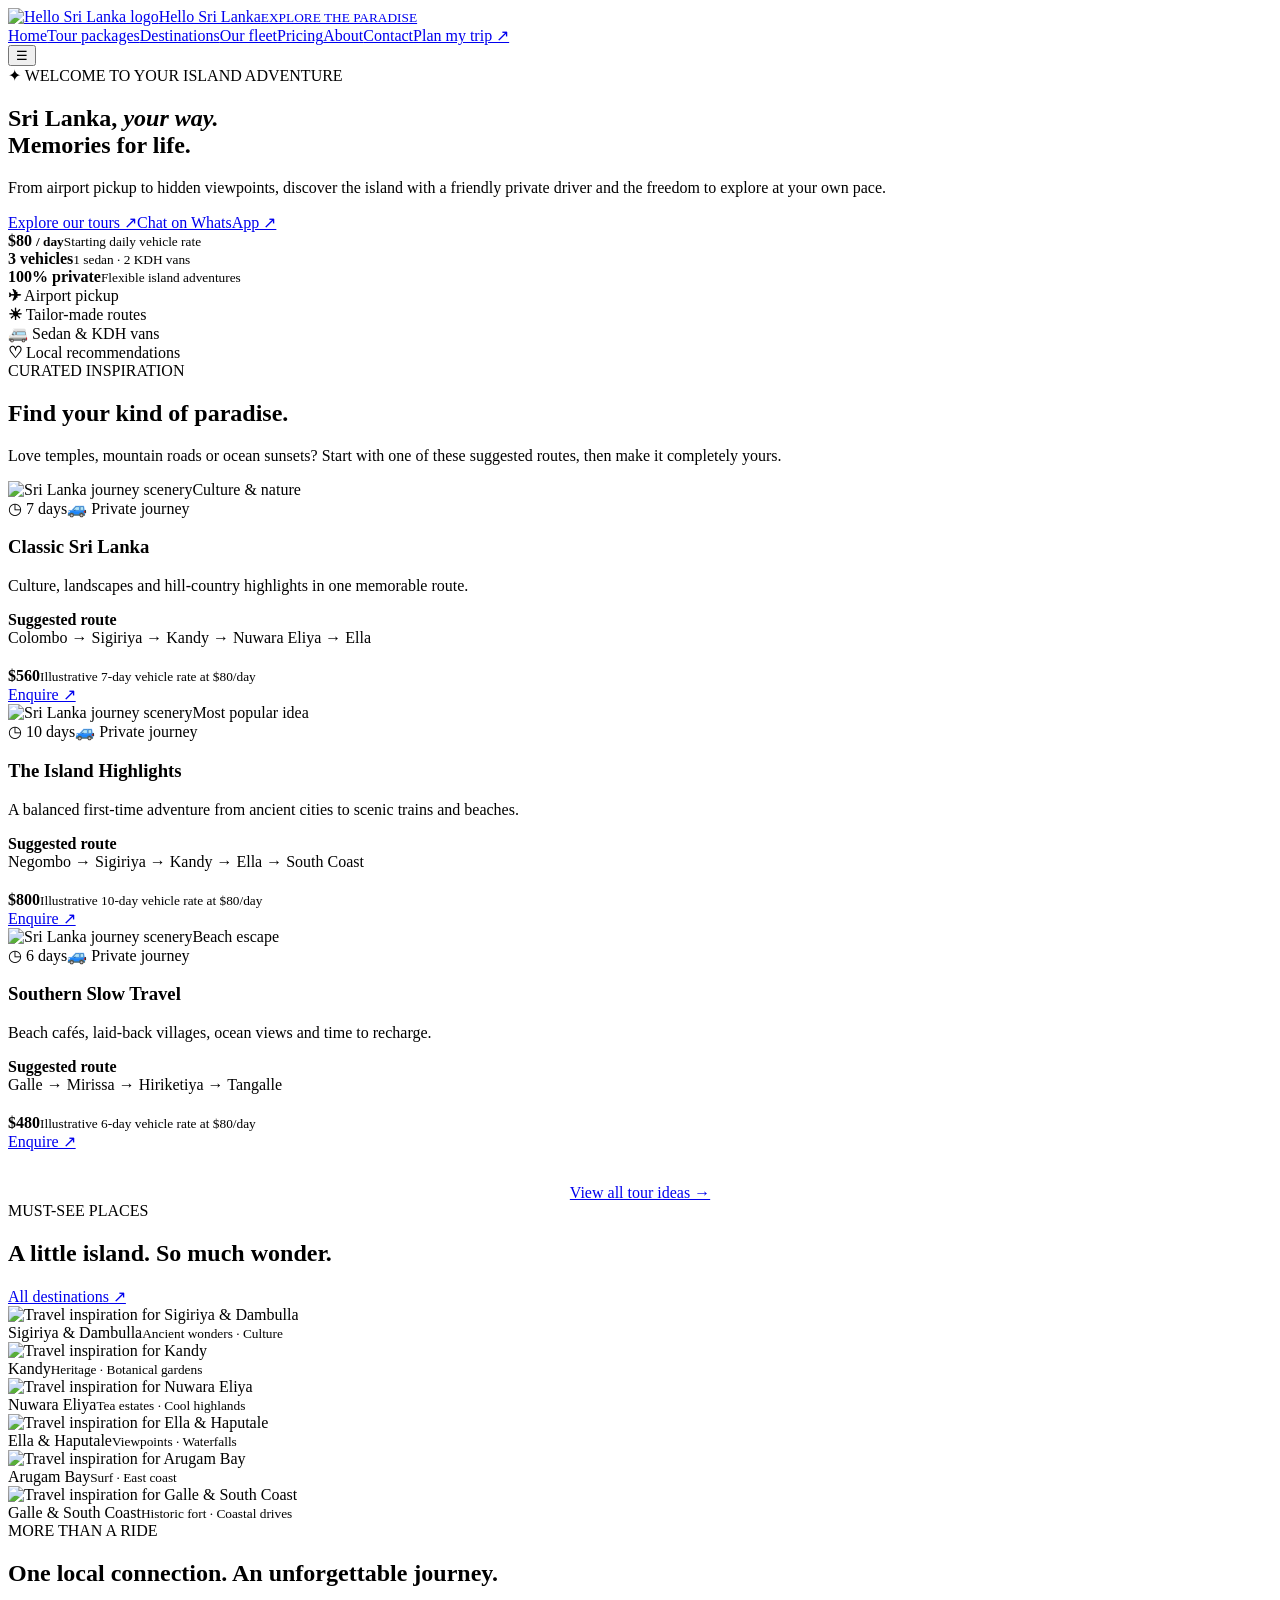
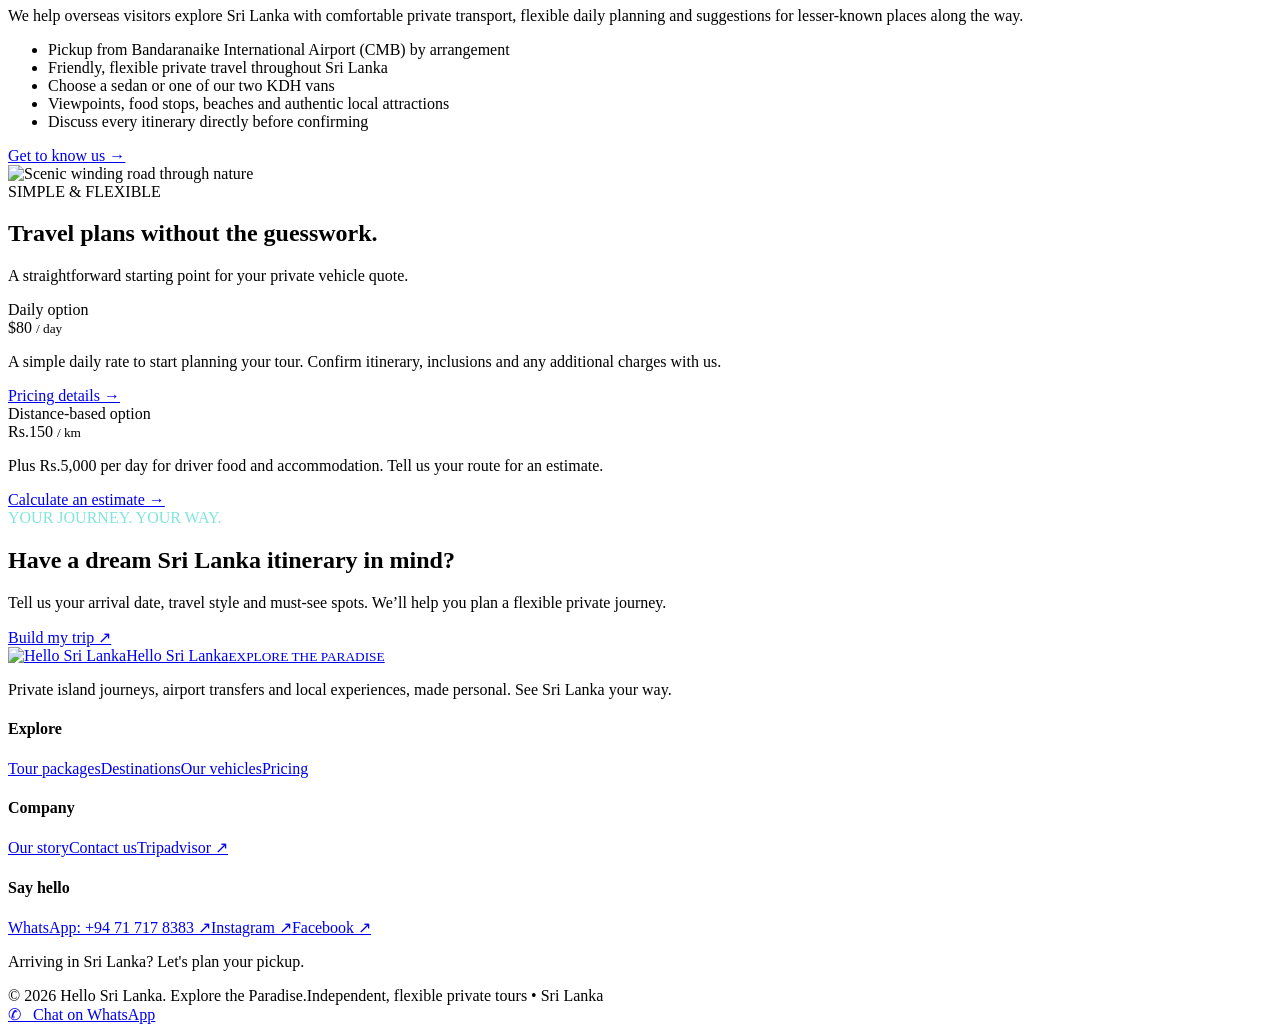
==== index.html @ 3959d4f9 "Add files via upload" ====
<!doctype html><html lang="en"><head><meta charset="utf-8"><meta name="viewport" content="width=device-width,initial-scale=1"><meta name="theme-color" content="#ffffff"><meta name="description" content="Private Sri Lanka tours, airport pickup, sedan and KDH van journeys."><title>Private Tours & Airport Pickup | Hello Sri Lanka</title><link rel="icon" href="assets/hello-srilanka-logo.jpg"><link rel="stylesheet" href="css/style.css"><script src="js/main.js" defer></script></head><body><header class="nav"><div class="wrap nav-inner"><a class="brand" href="index.html" aria-label="Hello Sri Lanka home"><img src="assets/hello-srilanka-logo.jpg" alt="Hello Sri Lanka logo"><span>Hello Sri Lanka<small>EXPLORE THE PARADISE</small></span></a><nav class="nav-links" id="navLinks" aria-label="Main navigation"><a href="index.html" class="active">Home</a><a href="tours.html" class="">Tour packages</a><a href="destinations.html" class="">Destinations</a><a href="fleet.html" class="">Our fleet</a><a href="pricing.html" class="">Pricing</a><a href="about.html" class="">About</a><a href="contact.html" class="">Contact</a><a class="btn primary nav-cta" href="contact.html">Plan my trip ↗</a></nav><button class="hamb" id="menuToggle" aria-label="Toggle menu" aria-controls="navLinks" aria-expanded="false">☰</button></div></header><main><section class="hero"><div class="wrap"><div class="hero-content"><div class="eyebrow">✦ WELCOME TO YOUR ISLAND ADVENTURE</div><h1>Sri Lanka, <em>your way.</em><br>Memories for life.</h1><p>From airport pickup to hidden viewpoints, discover the island with a friendly private driver and the freedom to explore at your own pace.</p><div class="hero-actions"><a class="btn primary" href="tours.html">Explore our tours ↗</a><a class="btn white" href="https://wa.me/94717178383" target="_blank" rel="noopener noreferrer">Chat on WhatsApp ↗</a></div><div class="hero-stats"><div><strong>$80 <small>/ day</small></strong><small>Starting daily vehicle rate</small></div><div><strong>3 vehicles</strong><small>1 sedan · 2 KDH vans</small></div><div><strong>100% private</strong><small>Flexible island adventures</small></div></div></div></div></section><div class="trust-strip"><div class="wrap trust-grid"><div class="trust-item"><b>✈</b> Airport pickup</div><div class="trust-item"><b>☀</b> Tailor-made routes</div><div class="trust-item"><b>🚐</b> Sedan & KDH vans</div><div class="trust-item"><b>♡</b> Local recommendations</div></div></div><section class="section"><div class="wrap"><div class="section-top"><div><div class="eyebrow">CURATED INSPIRATION</div><h2>Find your kind of paradise.</h2></div><p class="muted">Love temples, mountain roads or ocean sunsets? Start with one of these suggested routes, then make it completely yours.</p></div><div class="grid3"><article class="card tour-card" data-type="classic"><div class="card-media"><img loading="lazy" src="https://images.unsplash.com/photo-1586613835341-4a2f6a6ac926?w=950&q=85" alt="Sri Lanka journey scenery"><span class="pill">Culture & nature</span></div><div class="card-body"><div class="meta"><span>◷ 7 days</span><span>🚙 Private journey</span></div><h3>Classic Sri Lanka</h3><p>Culture, landscapes and hill-country highlights in one memorable route.</p><div class="itinerary"><b>Suggested route</b><br>Colombo → Sigiriya → Kandy → Nuwara Eliya → Ella</div><div class="card-bottom" style="margin-top:20px"><div><strong>$560</strong><small>Illustrative 7-day vehicle rate at $80/day</small></div><a class="text-link" href="contact.html?tour=classic">Enquire ↗</a></div></div></article><article class="card tour-card" data-type="highlights"><div class="card-media"><img loading="lazy" src="https://images.unsplash.com/photo-1546708973-b339540b5162?w=950&q=85" alt="Sri Lanka journey scenery"><span class="pill">Most popular idea</span></div><div class="card-body"><div class="meta"><span>◷ 10 days</span><span>🚙 Private journey</span></div><h3>The Island Highlights</h3><p>A balanced first-time adventure from ancient cities to scenic trains and beaches.</p><div class="itinerary"><b>Suggested route</b><br>Negombo → Sigiriya → Kandy → Ella → South Coast</div><div class="card-bottom" style="margin-top:20px"><div><strong>$800</strong><small>Illustrative 10-day vehicle rate at $80/day</small></div><a class="text-link" href="contact.html?tour=highlights">Enquire ↗</a></div></div></article><article class="card tour-card" data-type="coast"><div class="card-media"><img loading="lazy" src="https://images.unsplash.com/photo-1507525428034-b723cf961d3e?w=950&q=85" alt="Sri Lanka journey scenery"><span class="pill">Beach escape</span></div><div class="card-body"><div class="meta"><span>◷ 6 days</span><span>🚙 Private journey</span></div><h3>Southern Slow Travel</h3><p>Beach cafés, laid-back villages, ocean views and time to recharge.</p><div class="itinerary"><b>Suggested route</b><br>Galle → Mirissa → Hiriketiya → Tangalle</div><div class="card-bottom" style="margin-top:20px"><div><strong>$480</strong><small>Illustrative 6-day vehicle rate at $80/day</small></div><a class="text-link" href="contact.html?tour=coast">Enquire ↗</a></div></div></article></div><p style="text-align:center;margin:33px 0 0"><a class="btn outline" href="tours.html">View all tour ideas →</a></p></div></section><section class="section alt"><div class="wrap"><div class="section-top"><div><div class="eyebrow">MUST-SEE PLACES</div><h2>A little island. So much wonder.</h2></div><a class="text-link" href="destinations.html">All destinations ↗</a></div><div class="grid3"><div class="dest-card destination" data-region="culture"><img loading="lazy" src="https://images.unsplash.com/photo-1586613835341-4a2f6a6ac926?w=950&q=85" alt="Travel inspiration for Sigiriya & Dambulla"><div class="label">Sigiriya & Dambulla<small>Ancient wonders · Culture</small></div></div><div class="dest-card destination" data-region="culture"><img loading="lazy" src="https://images.unsplash.com/photo-1590736969955-71cc94901144?w=950&q=85" alt="Travel inspiration for Kandy"><div class="label">Kandy<small>Heritage · Botanical gardens</small></div></div><div class="dest-card destination" data-region="hills"><img loading="lazy" src="https://images.unsplash.com/photo-1501785888041-af3ef285b470?w=950&q=85" alt="Travel inspiration for Nuwara Eliya"><div class="label">Nuwara Eliya<small>Tea estates · Cool highlands</small></div></div><div class="dest-card destination" data-region="hills"><img loading="lazy" src="https://images.unsplash.com/photo-1546708973-b339540b5162?w=950&q=85" alt="Travel inspiration for Ella & Haputale"><div class="label">Ella & Haputale<small>Viewpoints · Waterfalls</small></div></div><div class="dest-card destination" data-region="beach"><img loading="lazy" src="https://images.unsplash.com/photo-1455729552865-3658a5d7f7f2?w=950&q=85" alt="Travel inspiration for Arugam Bay"><div class="label">Arugam Bay<small>Surf · East coast</small></div></div><div class="dest-card destination" data-region="beach"><img loading="lazy" src="https://images.unsplash.com/photo-1507525428034-b723cf961d3e?w=950&q=85" alt="Travel inspiration for Galle & South Coast"><div class="label">Galle & South Coast<small>Historic fort · Coastal drives</small></div></div></div></div></section><section class="section"><div class="wrap split"><div><div class="eyebrow">MORE THAN A RIDE</div><h2>One local connection. An unforgettable journey.</h2><p class="muted">We help overseas visitors explore Sri Lanka with comfortable private transport, flexible daily planning and suggestions for lesser-known places along the way.</p><ul class="checks"><li>Pickup from Bandaranaike International Airport (CMB) by arrangement</li><li>Friendly, flexible private travel throughout Sri Lanka</li><li>Choose a sedan or one of our two KDH vans</li><li>Viewpoints, food stops, beaches and authentic local attractions</li><li>Discuss every itinerary directly before confirming</li></ul><a class="btn dark" href="about.html">Get to know us →</a></div><img class="split-image" loading="lazy" src="https://images.unsplash.com/photo-1500534623283-312aade485b7?w=950&q=85" alt="Scenic winding road through nature"></div></section><section class="section alt"><div class="wrap"><div class="section-top"><div><div class="eyebrow">SIMPLE & FLEXIBLE</div><h2>Travel plans without the guesswork.</h2></div><p class="muted">A straightforward starting point for your private vehicle quote.</p></div><div class="grid2"><div class="pricebox"><span class="pill">Daily option</span><div class="price">$80 <small>/ day</small></div><p class="muted">A simple daily rate to start planning your tour. Confirm itinerary, inclusions and any additional charges with us.</p><a class="text-link" href="pricing.html">Pricing details →</a></div><div class="pricebox"><span class="pill">Distance-based option</span><div class="price">Rs.150 <small>/ km</small></div><p class="muted">Plus Rs.5,000 per day for driver food and accommodation. Tell us your route for an estimate.</p><a class="text-link" href="pricing.html">Calculate an estimate →</a></div></div></div></section><section class="section"><div class="wrap"><div class="banner"><div><div class="eyebrow" style="color:#80e6db">YOUR JOURNEY. YOUR WAY.</div><h2>Have a dream Sri Lanka itinerary in mind?</h2><p>Tell us your arrival date, travel style and must-see spots. We’ll help you plan a flexible private journey.</p></div><a class="btn white" href="contact.html">Build my trip ↗</a></div></div></section></main><footer class="footer"><div class="wrap"><div class="footer-grid"><div><a class="brand" href="index.html"><img src="assets/hello-srilanka-logo.jpg" alt="Hello Sri Lanka"><span>Hello Sri Lanka<small>EXPLORE THE PARADISE</small></span></a><p>Private island journeys, airport transfers and local experiences, made personal. See Sri Lanka your way.</p></div><div><h4>Explore</h4><a href="tours.html">Tour packages</a><a href="destinations.html">Destinations</a><a href="fleet.html">Our vehicles</a><a href="pricing.html">Pricing</a></div><div><h4>Company</h4><a href="about.html">Our story</a><a href="contact.html">Contact us</a><a href="https://www.tripadvisor.com/Attraction_Review-g293962-d34145031-Reviews-Hello_Srilanka-Colombo_Western_Province.html" target="_blank" rel="noopener noreferrer">Tripadvisor ↗</a></div><div><h4>Say hello</h4><a href="https://wa.me/94717178383" target="_blank" rel="noopener noreferrer">WhatsApp: +94 71 717 8383 ↗</a><a href="https://www.instagram.com/hello_srilanka_visit?igsh=dm9sNWJua25ocXF0&utm_source=qr" target="_blank" rel="noopener noreferrer">Instagram ↗</a><a href="https://www.facebook.com/share/1CcuCF72Pj/?mibextid=wwXIfr" target="_blank" rel="noopener noreferrer">Facebook ↗</a><p>Arriving in Sri Lanka? Let's plan your pickup.</p></div></div><div class="footer-bottom"><span>© <span id="year">2026</span> Hello Sri Lanka. Explore the Paradise.</span><span>Independent, flexible private tours • Sri Lanka</span></div></div></footer><a class="wa-float" href="https://wa.me/94717178383?text=Hello%20Sri%20Lanka%2C%20I%20would%20like%20to%20plan%20a%20trip." target="_blank" rel="noopener noreferrer" aria-label="Chat with Hello Sri Lanka on WhatsApp">✆ &nbsp; Chat on WhatsApp</a></body></html>
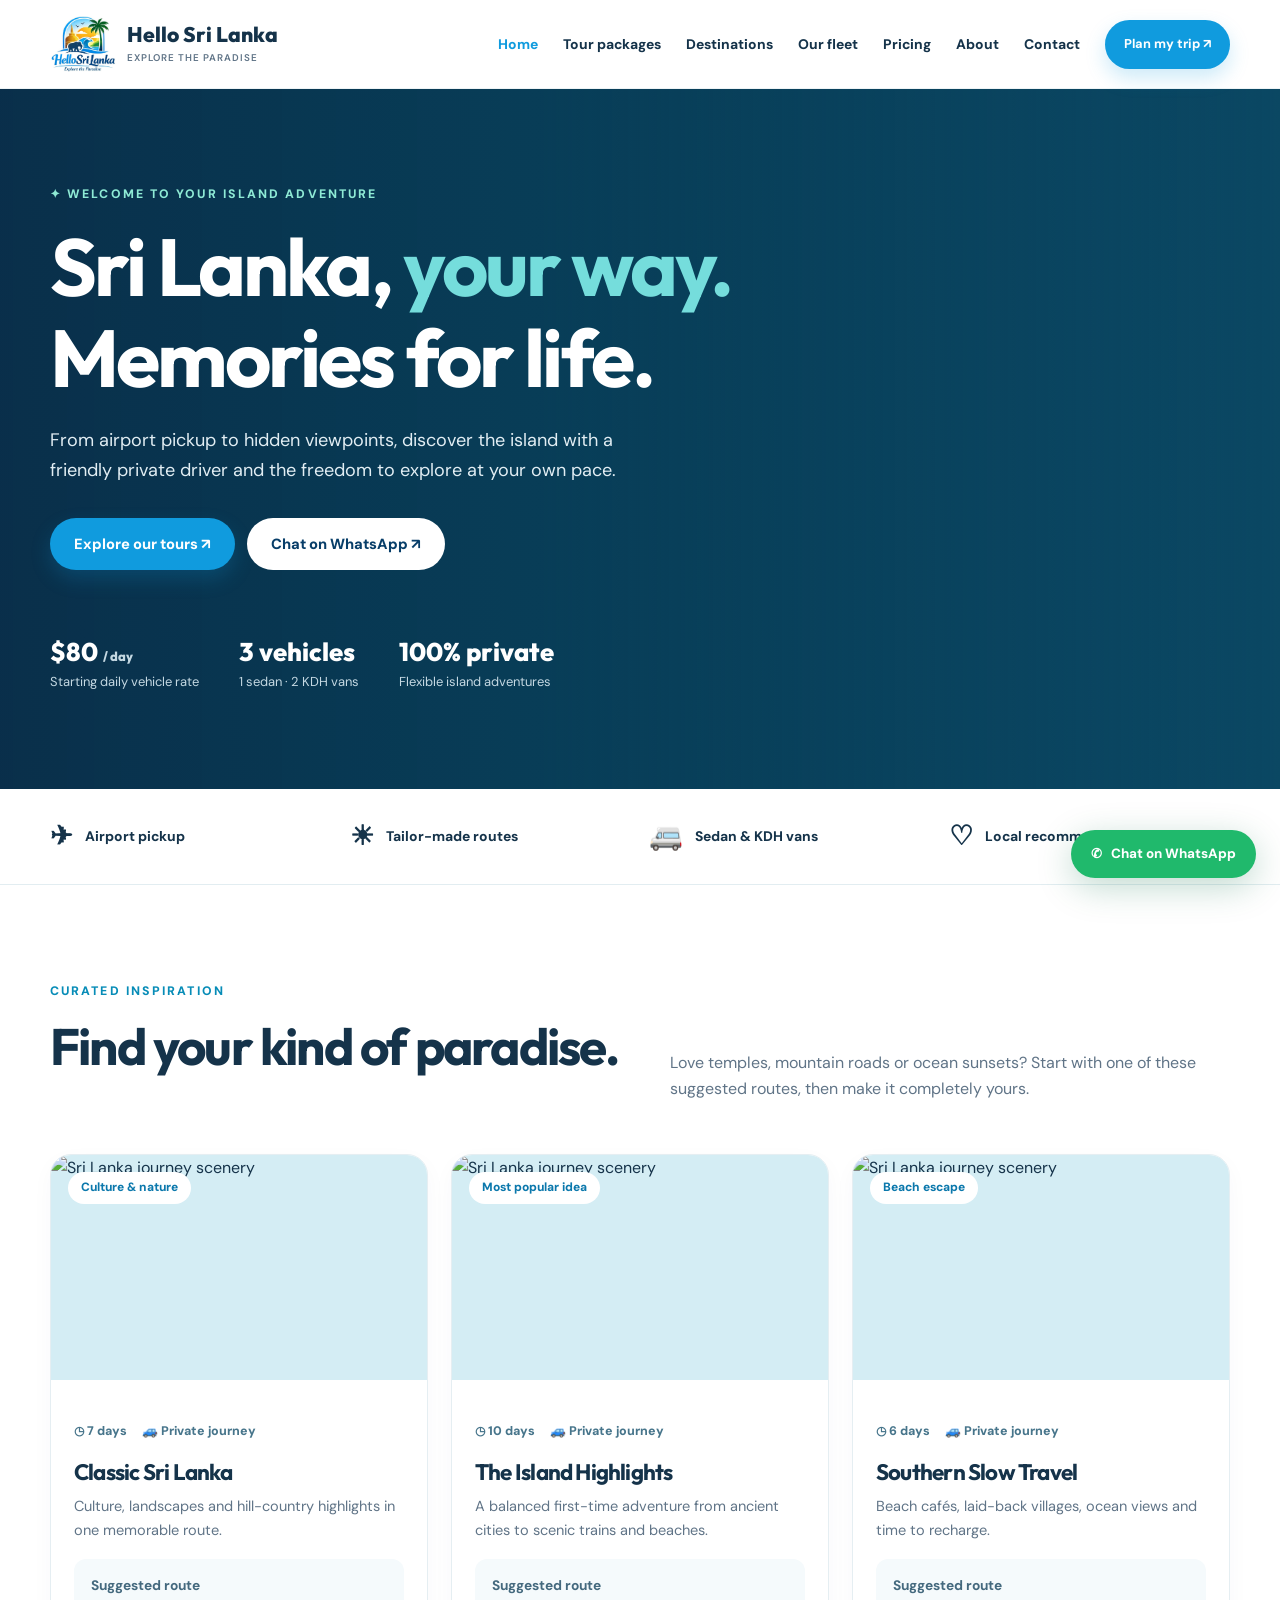
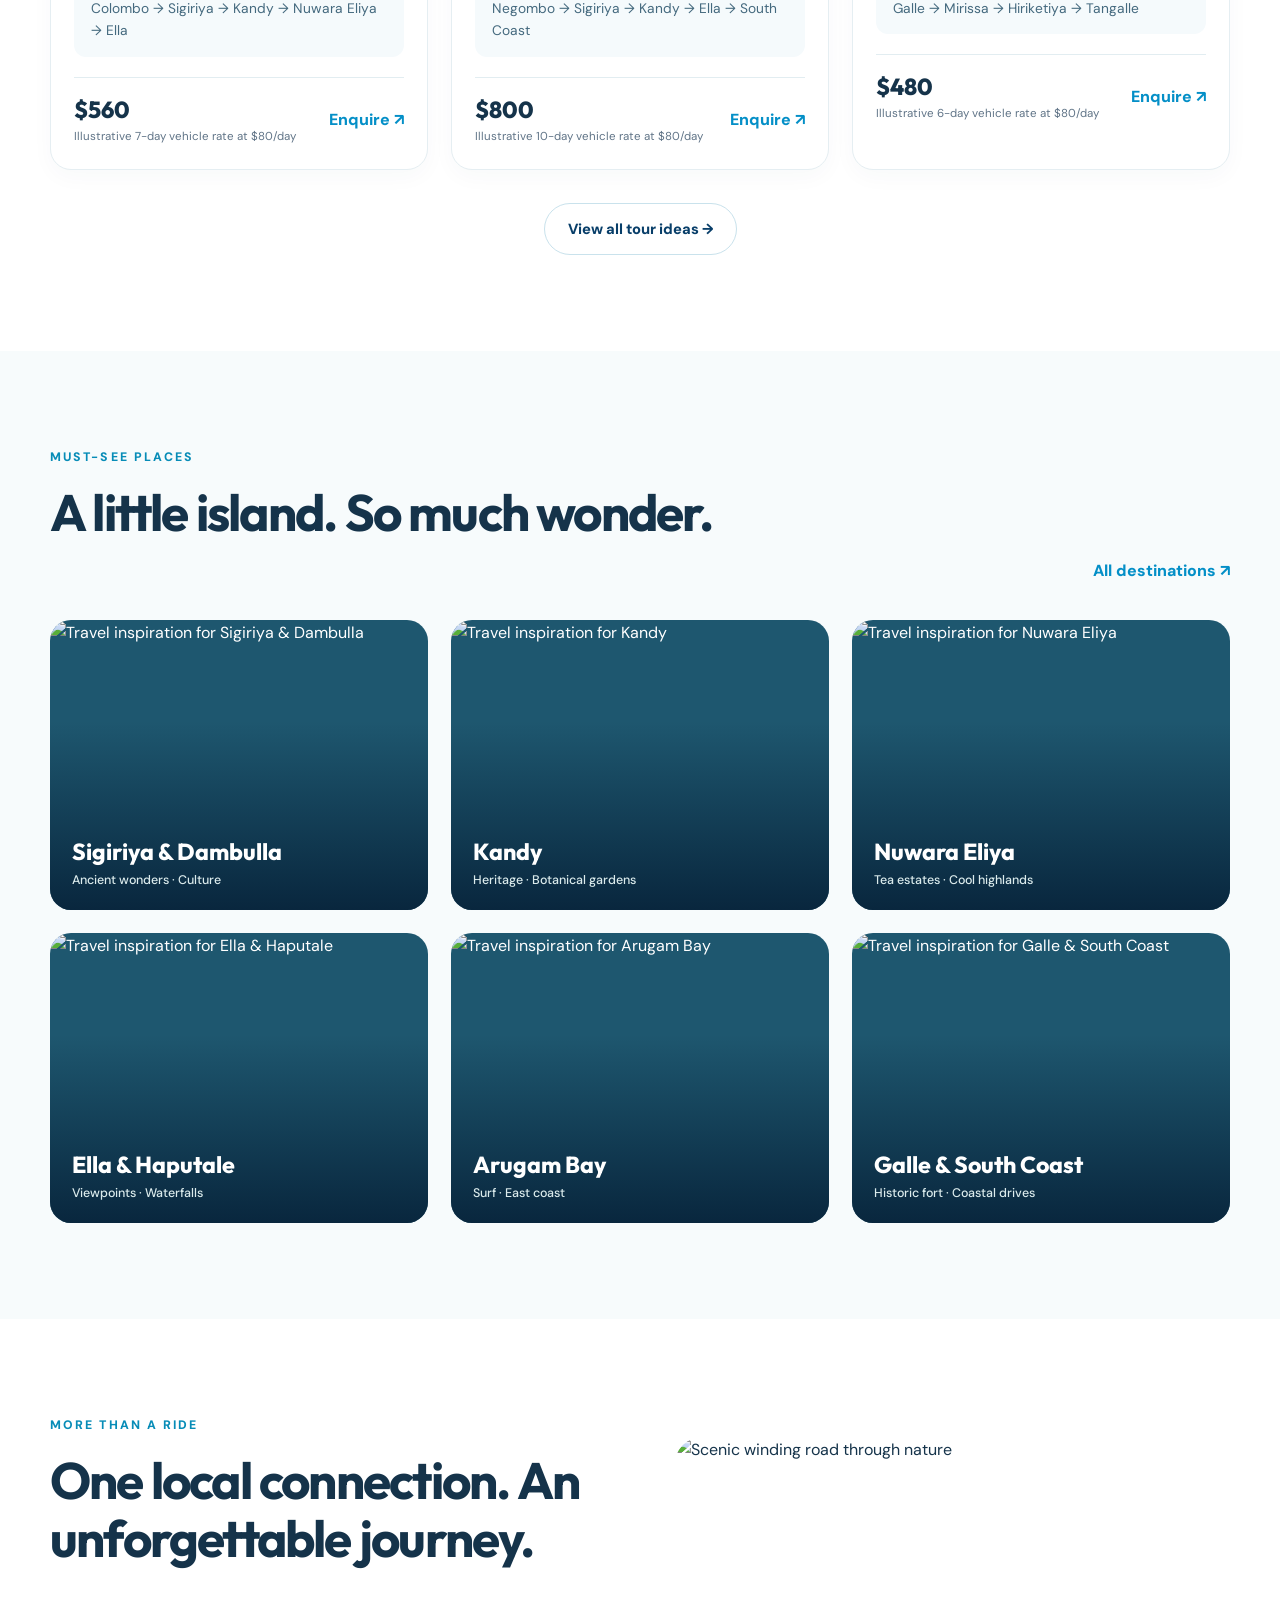
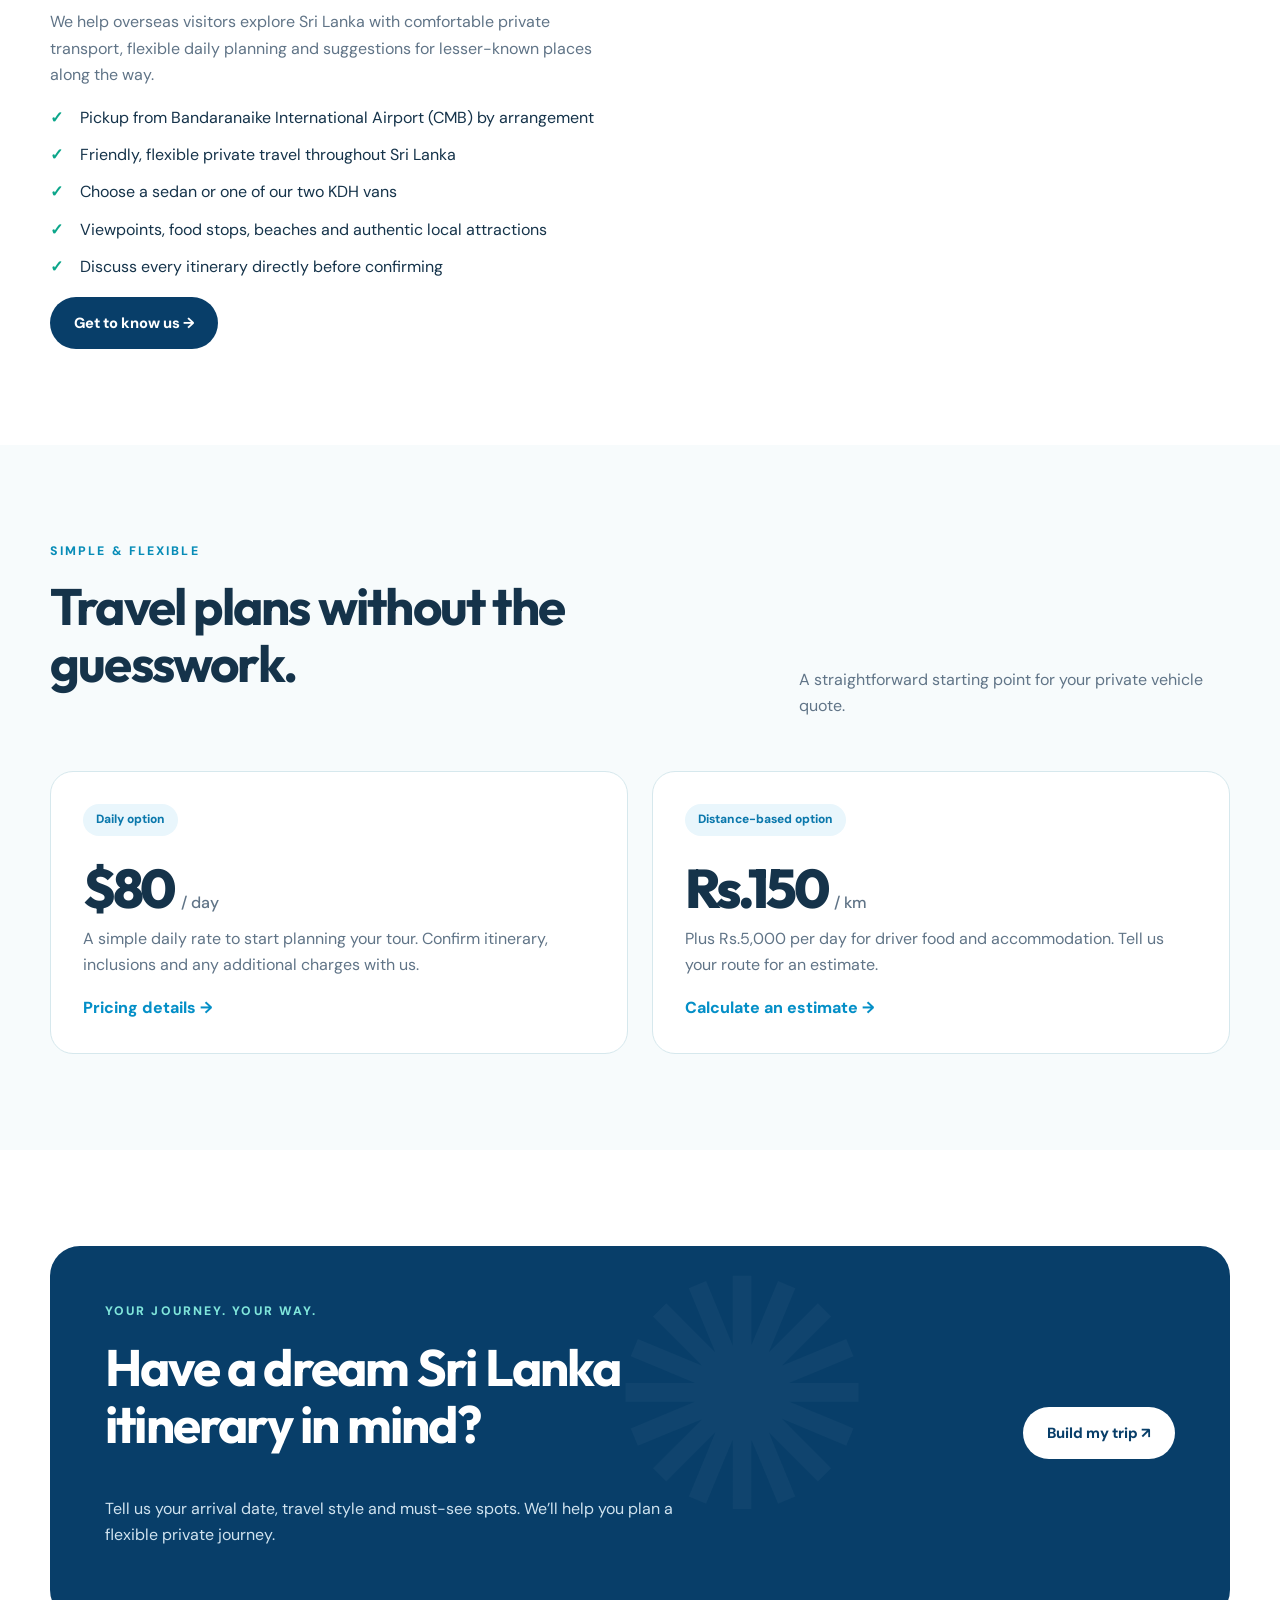
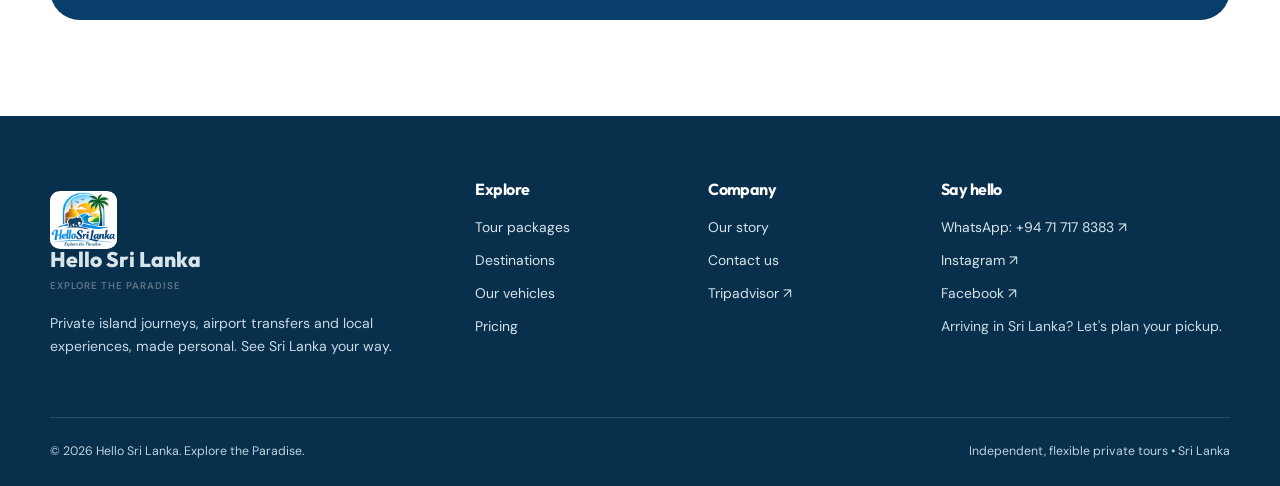
==== commit 527a19d3: "Rename index (2).html to index.html" ====
--- a/index.html
+++ b/index.html
@@ -1 +1 @@
-<!doctype html><html lang="en"><head><meta charset="utf-8"><meta name="viewport" content="width=device-width,initial-scale=1"><meta name="theme-color" content="#ffffff"><meta name="description" content="Private Sri Lanka tours, airport pickup, sedan and KDH van journeys."><title>Private Tours & Airport Pickup | Hello Sri Lanka</title><link rel="icon" href="assets/hello-srilanka-logo.jpg"><link rel="stylesheet" href="css/style.css"><script src="js/main.js" defer></script></head><body><header class="nav"><div class="wrap nav-inner"><a class="brand" href="index.html" aria-label="Hello Sri Lanka home"><img src="assets/hello-srilanka-logo.jpg" alt="Hello Sri Lanka logo"><span>Hello Sri Lanka<small>EXPLORE THE PARADISE</small></span></a><nav class="nav-links" id="navLinks" aria-label="Main navigation"><a href="index.html" class="active">Home</a><a href="tours.html" class="">Tour packages</a><a href="destinations.html" class="">Destinations</a><a href="fleet.html" class="">Our fleet</a><a href="pricing.html" class="">Pricing</a><a href="about.html" class="">About</a><a href="contact.html" class="">Contact</a><a class="btn primary nav-cta" href="contact.html">Plan my trip ↗</a></nav><button class="hamb" id="menuToggle" aria-label="Toggle menu" aria-controls="navLinks" aria-expanded="false">☰</button></div></header><main><section class="hero"><div class="wrap"><div class="hero-content"><div class="eyebrow">✦ WELCOME TO YOUR ISLAND ADVENTURE</div><h1>Sri Lanka, <em>your way.</em><br>Memories for life.</h1><p>From airport pickup to hidden viewpoints, discover the island with a friendly private driver and the freedom to explore at your own pace.</p><div class="hero-actions"><a class="btn primary" href="tours.html">Explore our tours ↗</a><a class="btn white" href="https://wa.me/94717178383" target="_blank" rel="noopener noreferrer">Chat on WhatsApp ↗</a></div><div class="hero-stats"><div><strong>$80 <small>/ day</small></strong><small>Starting daily vehicle rate</small></div><div><strong>3 vehicles</strong><small>1 sedan · 2 KDH vans</small></div><div><strong>100% private</strong><small>Flexible island adventures</small></div></div></div></div></section><div class="trust-strip"><div class="wrap trust-grid"><div class="trust-item"><b>✈</b> Airport pickup</div><div class="trust-item"><b>☀</b> Tailor-made routes</div><div class="trust-item"><b>🚐</b> Sedan & KDH vans</div><div class="trust-item"><b>♡</b> Local recommendations</div></div></div><section class="section"><div class="wrap"><div class="section-top"><div><div class="eyebrow">CURATED INSPIRATION</div><h2>Find your kind of paradise.</h2></div><p class="muted">Love temples, mountain roads or ocean sunsets? Start with one of these suggested routes, then make it completely yours.</p></div><div class="grid3"><article class="card tour-card" data-type="classic"><div class="card-media"><img loading="lazy" src="https://images.unsplash.com/photo-1586613835341-4a2f6a6ac926?w=950&q=85" alt="Sri Lanka journey scenery"><span class="pill">Culture & nature</span></div><div class="card-body"><div class="meta"><span>◷ 7 days</span><span>🚙 Private journey</span></div><h3>Classic Sri Lanka</h3><p>Culture, landscapes and hill-country highlights in one memorable route.</p><div class="itinerary"><b>Suggested route</b><br>Colombo → Sigiriya → Kandy → Nuwara Eliya → Ella</div><div class="card-bottom" style="margin-top:20px"><div><strong>$560</strong><small>Illustrative 7-day vehicle rate at $80/day</small></div><a class="text-link" href="contact.html?tour=classic">Enquire ↗</a></div></div></article><article class="card tour-card" data-type="highlights"><div class="card-media"><img loading="lazy" src="https://images.unsplash.com/photo-1546708973-b339540b5162?w=950&q=85" alt="Sri Lanka journey scenery"><span class="pill">Most popular idea</span></div><div class="card-body"><div class="meta"><span>◷ 10 days</span><span>🚙 Private journey</span></div><h3>The Island Highlights</h3><p>A balanced first-time adventure from ancient cities to scenic trains and beaches.</p><div class="itinerary"><b>Suggested route</b><br>Negombo → Sigiriya → Kandy → Ella → South Coast</div><div class="card-bottom" style="margin-top:20px"><div><strong>$800</strong><small>Illustrative 10-day vehicle rate at $80/day</small></div><a class="text-link" href="contact.html?tour=highlights">Enquire ↗</a></div></div></article><article class="card tour-card" data-type="coast"><div class="card-media"><img loading="lazy" src="https://images.unsplash.com/photo-1507525428034-b723cf961d3e?w=950&q=85" alt="Sri Lanka journey scenery"><span class="pill">Beach escape</span></div><div class="card-body"><div class="meta"><span>◷ 6 days</span><span>🚙 Private journey</span></div><h3>Southern Slow Travel</h3><p>Beach cafés, laid-back villages, ocean views and time to recharge.</p><div class="itinerary"><b>Suggested route</b><br>Galle → Mirissa → Hiriketiya → Tangalle</div><div class="card-bottom" style="margin-top:20px"><div><strong>$480</strong><small>Illustrative 6-day vehicle rate at $80/day</small></div><a class="text-link" href="contact.html?tour=coast">Enquire ↗</a></div></div></article></div><p style="text-align:center;margin:33px 0 0"><a class="btn outline" href="tours.html">View all tour ideas →</a></p></div></section><section class="section alt"><div class="wrap"><div class="section-top"><div><div class="eyebrow">MUST-SEE PLACES</div><h2>A little island. So much wonder.</h2></div><a class="text-link" href="destinations.html">All destinations ↗</a></div><div class="grid3"><div class="dest-card destination" data-region="culture"><img loading="lazy" src="https://images.unsplash.com/photo-1586613835341-4a2f6a6ac926?w=950&q=85" alt="Travel inspiration for Sigiriya & Dambulla"><div class="label">Sigiriya & Dambulla<small>Ancient wonders · Culture</small></div></div><div class="dest-card destination" data-region="culture"><img loading="lazy" src="https://images.unsplash.com/photo-1590736969955-71cc94901144?w=950&q=85" alt="Travel inspiration for Kandy"><div class="label">Kandy<small>Heritage · Botanical gardens</small></div></div><div class="dest-card destination" data-region="hills"><img loading="lazy" src="https://images.unsplash.com/photo-1501785888041-af3ef285b470?w=950&q=85" alt="Travel inspiration for Nuwara Eliya"><div class="label">Nuwara Eliya<small>Tea estates · Cool highlands</small></div></div><div class="dest-card destination" data-region="hills"><img loading="lazy" src="https://images.unsplash.com/photo-1546708973-b339540b5162?w=950&q=85" alt="Travel inspiration for Ella & Haputale"><div class="label">Ella & Haputale<small>Viewpoints · Waterfalls</small></div></div><div class="dest-card destination" data-region="beach"><img loading="lazy" src="https://images.unsplash.com/photo-1455729552865-3658a5d7f7f2?w=950&q=85" alt="Travel inspiration for Arugam Bay"><div class="label">Arugam Bay<small>Surf · East coast</small></div></div><div class="dest-card destination" data-region="beach"><img loading="lazy" src="https://images.unsplash.com/photo-1507525428034-b723cf961d3e?w=950&q=85" alt="Travel inspiration for Galle & South Coast"><div class="label">Galle & South Coast<small>Historic fort · Coastal drives</small></div></div></div></div></section><section class="section"><div class="wrap split"><div><div class="eyebrow">MORE THAN A RIDE</div><h2>One local connection. An unforgettable journey.</h2><p class="muted">We help overseas visitors explore Sri Lanka with comfortable private transport, flexible daily planning and suggestions for lesser-known places along the way.</p><ul class="checks"><li>Pickup from Bandaranaike International Airport (CMB) by arrangement</li><li>Friendly, flexible private travel throughout Sri Lanka</li><li>Choose a sedan or one of our two KDH vans</li><li>Viewpoints, food stops, beaches and authentic local attractions</li><li>Discuss every itinerary directly before confirming</li></ul><a class="btn dark" href="about.html">Get to know us →</a></div><img class="split-image" loading="lazy" src="https://images.unsplash.com/photo-1500534623283-312aade485b7?w=950&q=85" alt="Scenic winding road through nature"></div></section><section class="section alt"><div class="wrap"><div class="section-top"><div><div class="eyebrow">SIMPLE & FLEXIBLE</div><h2>Travel plans without the guesswork.</h2></div><p class="muted">A straightforward starting point for your private vehicle quote.</p></div><div class="grid2"><div class="pricebox"><span class="pill">Daily option</span><div class="price">$80 <small>/ day</small></div><p class="muted">A simple daily rate to start planning your tour. Confirm itinerary, inclusions and any additional charges with us.</p><a class="text-link" href="pricing.html">Pricing details →</a></div><div class="pricebox"><span class="pill">Distance-based option</span><div class="price">Rs.150 <small>/ km</small></div><p class="muted">Plus Rs.5,000 per day for driver food and accommodation. Tell us your route for an estimate.</p><a class="text-link" href="pricing.html">Calculate an estimate →</a></div></div></div></section><section class="section"><div class="wrap"><div class="banner"><div><div class="eyebrow" style="color:#80e6db">YOUR JOURNEY. YOUR WAY.</div><h2>Have a dream Sri Lanka itinerary in mind?</h2><p>Tell us your arrival date, travel style and must-see spots. We’ll help you plan a flexible private journey.</p></div><a class="btn white" href="contact.html">Build my trip ↗</a></div></div></section></main><footer class="footer"><div class="wrap"><div class="footer-grid"><div><a class="brand" href="index.html"><img src="assets/hello-srilanka-logo.jpg" alt="Hello Sri Lanka"><span>Hello Sri Lanka<small>EXPLORE THE PARADISE</small></span></a><p>Private island journeys, airport transfers and local experiences, made personal. See Sri Lanka your way.</p></div><div><h4>Explore</h4><a href="tours.html">Tour packages</a><a href="destinations.html">Destinations</a><a href="fleet.html">Our vehicles</a><a href="pricing.html">Pricing</a></div><div><h4>Company</h4><a href="about.html">Our story</a><a href="contact.html">Contact us</a><a href="https://www.tripadvisor.com/Attraction_Review-g293962-d34145031-Reviews-Hello_Srilanka-Colombo_Western_Province.html" target="_blank" rel="noopener noreferrer">Tripadvisor ↗</a></div><div><h4>Say hello</h4><a href="https://wa.me/94717178383" target="_blank" rel="noopener noreferrer">WhatsApp: +94 71 717 8383 ↗</a><a href="https://www.instagram.com/hello_srilanka_visit?igsh=dm9sNWJua25ocXF0&utm_source=qr" target="_blank" rel="noopener noreferrer">Instagram ↗</a><a href="https://www.facebook.com/share/1CcuCF72Pj/?mibextid=wwXIfr" target="_blank" rel="noopener noreferrer">Facebook ↗</a><p>Arriving in Sri Lanka? Let's plan your pickup.</p></div></div><div class="footer-bottom"><span>© <span id="year">2026</span> Hello Sri Lanka. Explore the Paradise.</span><span>Independent, flexible private tours • Sri Lanka</span></div></div></footer><a class="wa-float" href="https://wa.me/94717178383?text=Hello%20Sri%20Lanka%2C%20I%20would%20like%20to%20plan%20a%20trip." target="_blank" rel="noopener noreferrer" aria-label="Chat with Hello Sri Lanka on WhatsApp">✆ &nbsp; Chat on WhatsApp</a></body></html>+<!doctype html><html lang="en"><head><meta charset="utf-8"><meta name="viewport" content="width=device-width,initial-scale=1"><meta name="theme-color" content="#ffffff"><meta name="description" content="Private Sri Lanka tours, airport pickup, sedan and KDH van journeys."><title>Private Tours & Airport Pickup | Hello Sri Lanka</title><link rel="icon" href="hello-srilanka-logo.jpg"><link rel="stylesheet" href="style.css"><script src="main.js" defer></script></head><body><header class="nav"><div class="wrap nav-inner"><a class="brand" href="index.html" aria-label="Hello Sri Lanka home"><img src="hello-srilanka-logo.jpg" alt="Hello Sri Lanka logo"><span>Hello Sri Lanka<small>EXPLORE THE PARADISE</small></span></a><nav class="nav-links" id="navLinks" aria-label="Main navigation"><a href="index.html" class="active">Home</a><a href="tours.html" class="">Tour packages</a><a href="destinations.html" class="">Destinations</a><a href="fleet.html" class="">Our fleet</a><a href="pricing.html" class="">Pricing</a><a href="about.html" class="">About</a><a href="contact.html" class="">Contact</a><a class="btn primary nav-cta" href="contact.html">Plan my trip ↗</a></nav><button class="hamb" id="menuToggle" aria-label="Toggle menu" aria-controls="navLinks" aria-expanded="false">☰</button></div></header><main><section class="hero"><div class="wrap"><div class="hero-content"><div class="eyebrow">✦ WELCOME TO YOUR ISLAND ADVENTURE</div><h1>Sri Lanka, <em>your way.</em><br>Memories for life.</h1><p>From airport pickup to hidden viewpoints, discover the island with a friendly private driver and the freedom to explore at your own pace.</p><div class="hero-actions"><a class="btn primary" href="tours.html">Explore our tours ↗</a><a class="btn white" href="https://wa.me/94717178383" target="_blank" rel="noopener noreferrer">Chat on WhatsApp ↗</a></div><div class="hero-stats"><div><strong>$80 <small>/ day</small></strong><small>Starting daily vehicle rate</small></div><div><strong>3 vehicles</strong><small>1 sedan · 2 KDH vans</small></div><div><strong>100% private</strong><small>Flexible island adventures</small></div></div></div></div></section><div class="trust-strip"><div class="wrap trust-grid"><div class="trust-item"><b>✈</b> Airport pickup</div><div class="trust-item"><b>☀</b> Tailor-made routes</div><div class="trust-item"><b>🚐</b> Sedan & KDH vans</div><div class="trust-item"><b>♡</b> Local recommendations</div></div></div><section class="section"><div class="wrap"><div class="section-top"><div><div class="eyebrow">CURATED INSPIRATION</div><h2>Find your kind of paradise.</h2></div><p class="muted">Love temples, mountain roads or ocean sunsets? Start with one of these suggested routes, then make it completely yours.</p></div><div class="grid3"><article class="card tour-card" data-type="classic"><div class="card-media"><img loading="lazy" src="https://images.unsplash.com/photo-1586613835341-4a2f6a6ac926?w=950&q=85" alt="Sri Lanka journey scenery"><span class="pill">Culture & nature</span></div><div class="card-body"><div class="meta"><span>◷ 7 days</span><span>🚙 Private journey</span></div><h3>Classic Sri Lanka</h3><p>Culture, landscapes and hill-country highlights in one memorable route.</p><div class="itinerary"><b>Suggested route</b><br>Colombo → Sigiriya → Kandy → Nuwara Eliya → Ella</div><div class="card-bottom" style="margin-top:20px"><div><strong>$560</strong><small>Illustrative 7-day vehicle rate at $80/day</small></div><a class="text-link" href="contact.html?tour=classic">Enquire ↗</a></div></div></article><article class="card tour-card" data-type="highlights"><div class="card-media"><img loading="lazy" src="https://images.unsplash.com/photo-1546708973-b339540b5162?w=950&q=85" alt="Sri Lanka journey scenery"><span class="pill">Most popular idea</span></div><div class="card-body"><div class="meta"><span>◷ 10 days</span><span>🚙 Private journey</span></div><h3>The Island Highlights</h3><p>A balanced first-time adventure from ancient cities to scenic trains and beaches.</p><div class="itinerary"><b>Suggested route</b><br>Negombo → Sigiriya → Kandy → Ella → South Coast</div><div class="card-bottom" style="margin-top:20px"><div><strong>$800</strong><small>Illustrative 10-day vehicle rate at $80/day</small></div><a class="text-link" href="contact.html?tour=highlights">Enquire ↗</a></div></div></article><article class="card tour-card" data-type="coast"><div class="card-media"><img loading="lazy" src="https://images.unsplash.com/photo-1507525428034-b723cf961d3e?w=950&q=85" alt="Sri Lanka journey scenery"><span class="pill">Beach escape</span></div><div class="card-body"><div class="meta"><span>◷ 6 days</span><span>🚙 Private journey</span></div><h3>Southern Slow Travel</h3><p>Beach cafés, laid-back villages, ocean views and time to recharge.</p><div class="itinerary"><b>Suggested route</b><br>Galle → Mirissa → Hiriketiya → Tangalle</div><div class="card-bottom" style="margin-top:20px"><div><strong>$480</strong><small>Illustrative 6-day vehicle rate at $80/day</small></div><a class="text-link" href="contact.html?tour=coast">Enquire ↗</a></div></div></article></div><p style="text-align:center;margin:33px 0 0"><a class="btn outline" href="tours.html">View all tour ideas →</a></p></div></section><section class="section alt"><div class="wrap"><div class="section-top"><div><div class="eyebrow">MUST-SEE PLACES</div><h2>A little island. So much wonder.</h2></div><a class="text-link" href="destinations.html">All destinations ↗</a></div><div class="grid3"><div class="dest-card destination" data-region="culture"><img loading="lazy" src="https://images.unsplash.com/photo-1586613835341-4a2f6a6ac926?w=950&q=85" alt="Travel inspiration for Sigiriya & Dambulla"><div class="label">Sigiriya & Dambulla<small>Ancient wonders · Culture</small></div></div><div class="dest-card destination" data-region="culture"><img loading="lazy" src="https://images.unsplash.com/photo-1590736969955-71cc94901144?w=950&q=85" alt="Travel inspiration for Kandy"><div class="label">Kandy<small>Heritage · Botanical gardens</small></div></div><div class="dest-card destination" data-region="hills"><img loading="lazy" src="https://images.unsplash.com/photo-1501785888041-af3ef285b470?w=950&q=85" alt="Travel inspiration for Nuwara Eliya"><div class="label">Nuwara Eliya<small>Tea estates · Cool highlands</small></div></div><div class="dest-card destination" data-region="hills"><img loading="lazy" src="https://images.unsplash.com/photo-1546708973-b339540b5162?w=950&q=85" alt="Travel inspiration for Ella & Haputale"><div class="label">Ella & Haputale<small>Viewpoints · Waterfalls</small></div></div><div class="dest-card destination" data-region="beach"><img loading="lazy" src="https://images.unsplash.com/photo-1455729552865-3658a5d7f7f2?w=950&q=85" alt="Travel inspiration for Arugam Bay"><div class="label">Arugam Bay<small>Surf · East coast</small></div></div><div class="dest-card destination" data-region="beach"><img loading="lazy" src="https://images.unsplash.com/photo-1507525428034-b723cf961d3e?w=950&q=85" alt="Travel inspiration for Galle & South Coast"><div class="label">Galle & South Coast<small>Historic fort · Coastal drives</small></div></div></div></div></section><section class="section"><div class="wrap split"><div><div class="eyebrow">MORE THAN A RIDE</div><h2>One local connection. An unforgettable journey.</h2><p class="muted">We help overseas visitors explore Sri Lanka with comfortable private transport, flexible daily planning and suggestions for lesser-known places along the way.</p><ul class="checks"><li>Pickup from Bandaranaike International Airport (CMB) by arrangement</li><li>Friendly, flexible private travel throughout Sri Lanka</li><li>Choose a sedan or one of our two KDH vans</li><li>Viewpoints, food stops, beaches and authentic local attractions</li><li>Discuss every itinerary directly before confirming</li></ul><a class="btn dark" href="about.html">Get to know us →</a></div><img class="split-image" loading="lazy" src="https://images.unsplash.com/photo-1500534623283-312aade485b7?w=950&q=85" alt="Scenic winding road through nature"></div></section><section class="section alt"><div class="wrap"><div class="section-top"><div><div class="eyebrow">SIMPLE & FLEXIBLE</div><h2>Travel plans without the guesswork.</h2></div><p class="muted">A straightforward starting point for your private vehicle quote.</p></div><div class="grid2"><div class="pricebox"><span class="pill">Daily option</span><div class="price">$80 <small>/ day</small></div><p class="muted">A simple daily rate to start planning your tour. Confirm itinerary, inclusions and any additional charges with us.</p><a class="text-link" href="pricing.html">Pricing details →</a></div><div class="pricebox"><span class="pill">Distance-based option</span><div class="price">Rs.150 <small>/ km</small></div><p class="muted">Plus Rs.5,000 per day for driver food and accommodation. Tell us your route for an estimate.</p><a class="text-link" href="pricing.html">Calculate an estimate →</a></div></div></div></section><section class="section"><div class="wrap"><div class="banner"><div><div class="eyebrow" style="color:#80e6db">YOUR JOURNEY. YOUR WAY.</div><h2>Have a dream Sri Lanka itinerary in mind?</h2><p>Tell us your arrival date, travel style and must-see spots. We’ll help you plan a flexible private journey.</p></div><a class="btn white" href="contact.html">Build my trip ↗</a></div></div></section></main><footer class="footer"><div class="wrap"><div class="footer-grid"><div><a class="brand" href="index.html"><img src="hello-srilanka-logo.jpg" alt="Hello Sri Lanka"><span>Hello Sri Lanka<small>EXPLORE THE PARADISE</small></span></a><p>Private island journeys, airport transfers and local experiences, made personal. See Sri Lanka your way.</p></div><div><h4>Explore</h4><a href="tours.html">Tour packages</a><a href="destinations.html">Destinations</a><a href="fleet.html">Our vehicles</a><a href="pricing.html">Pricing</a></div><div><h4>Company</h4><a href="about.html">Our story</a><a href="contact.html">Contact us</a><a href="https://www.tripadvisor.com/Attraction_Review-g293962-d34145031-Reviews-Hello_Srilanka-Colombo_Western_Province.html" target="_blank" rel="noopener noreferrer">Tripadvisor ↗</a></div><div><h4>Say hello</h4><a href="https://wa.me/94717178383" target="_blank" rel="noopener noreferrer">WhatsApp: +94 71 717 8383 ↗</a><a href="https://www.instagram.com/hello_srilanka_visit?igsh=dm9sNWJua25ocXF0&utm_source=qr" target="_blank" rel="noopener noreferrer">Instagram ↗</a><a href="https://www.facebook.com/share/1CcuCF72Pj/?mibextid=wwXIfr" target="_blank" rel="noopener noreferrer">Facebook ↗</a><p>Arriving in Sri Lanka? Let's plan your pickup.</p></div></div><div class="footer-bottom"><span>© <span id="year">2026</span> Hello Sri Lanka. Explore the Paradise.</span><span>Independent, flexible private tours • Sri Lanka</span></div></div></footer><a class="wa-float" href="https://wa.me/94717178383?text=Hello%20Sri%20Lanka%2C%20I%20would%20like%20to%20plan%20a%20trip." target="_blank" rel="noopener noreferrer" aria-label="Chat with Hello Sri Lanka on WhatsApp">✆ &nbsp; Chat on WhatsApp</a></body></html>
--- a/style.css
+++ b/style.css
@@ -0,0 +1,2 @@
+@import url('https://fonts.googleapis.com/css2?family=DM+Sans:wght@400;500;600;700&family=Outfit:wght@400;500;600;700;800&display=swap');
+:root{--ink:#15334a;--muted:#607487;--blue:#109bde;--dark:#083e69;--mint:#e7f7f2;--line:#e2edf1;--bg:#f7fbfc;--white:#fff;--shadow:0 18px 55px rgba(12,63,93,.09)}*{box-sizing:border-box}html{scroll-behavior:smooth}body{margin:0;font:16px/1.65 'DM Sans',Arial,sans-serif;color:var(--ink);background:#fff}h1,h2,h3,h4,p{margin-top:0}h1,h2,h3,h4{font-family:Outfit,Arial,sans-serif;line-height:1.12;letter-spacing:-.035em}h1{font-size:clamp(2.8rem,6.3vw,5.7rem)}h2{font-size:clamp(2rem,4vw,3.45rem)}h3{font-size:1.4rem}a{color:inherit;text-decoration:none}img{max-width:100%;display:block}button,input,select,textarea{font:inherit}button{cursor:pointer}.wrap{width:min(1180px,calc(100% - 40px));margin-inline:auto}.eyebrow{font-size:.77rem;font-weight:800;text-transform:uppercase;letter-spacing:.17em;color:#078cb7;margin-bottom:17px}.muted{color:var(--muted)}.section{padding:96px 0}.section.alt{background:var(--bg)}.section-top{display:flex;justify-content:space-between;gap:20px;align-items:end;margin-bottom:36px}.section-top p{max-width:560px}.btn{border:1px solid transparent;border-radius:100px;display:inline-flex;align-items:center;justify-content:center;gap:10px;padding:13px 23px;font-size:.92rem;font-weight:800;transition:.2s;min-height:49px}.btn:hover{transform:translateY(-2px)}.btn.primary{background:var(--blue);color:white;box-shadow:0 9px 20px #109bde35}.btn.dark{background:var(--dark);color:white}.btn.outline{background:white;border-color:#c9e2ec;color:var(--dark)}.btn.white{background:white;color:var(--dark)}.pill{display:inline-block;border-radius:99px;padding:6px 13px;font-size:.75rem;font-weight:800;background:#e9f6fc;color:#0b78ac}.nav{height:89px;position:sticky;top:0;background:#ffffffed;backdrop-filter:blur(15px);z-index:20;border-bottom:1px solid #edf3f5}.nav-inner{display:flex;height:100%;align-items:center;justify-content:space-between;gap:25px}.brand{display:flex;align-items:center;gap:10px;min-width:205px}.brand img{width:67px;height:58px;object-fit:contain}.brand span{font:800 1.32rem Outfit;line-height:1}.brand small{font:600 .61rem DM Sans;display:block;color:var(--muted);letter-spacing:.1em;margin-top:5px}.nav-links{display:flex;align-items:center;gap:25px}.nav-links a{font-size:.87rem;font-weight:750}.nav-links a:hover,.nav-links a.active{color:var(--blue)}.nav-cta{font-size:.8rem!important;padding:11px 18px!important}.hamb{display:none;background:none;border:0;font-size:1.8rem;color:var(--dark)}.hero{min-height:640px;display:flex;align-items:center;position:relative;isolation:isolate;overflow:hidden;background:#0b4965}.hero:before{content:'';position:absolute;inset:0;background:linear-gradient(90deg,#092d48ec 0%,#073b55d8 42%,#073b5520 100%),url('https://images.unsplash.com/photo-1546708973-b339540b5162?w=1800&q=85') center/cover;z-index:-1}.hero-content{padding:95px 0;color:white;max-width:780px}.hero .eyebrow{color:#8eead5}.hero h1{margin-bottom:24px}.hero h1 em{font-style:normal;color:#75dddc}.hero p{max-width:600px;color:#e1edf3;font-size:1.13rem}.hero-actions{display:flex;flex-wrap:wrap;gap:12px;margin-top:32px}.hero-stats{display:flex;flex-wrap:wrap;gap:40px;margin-top:65px}.hero-stats strong{font:800 1.6rem Outfit;display:block}.hero-stats small{color:#c4d8e2;font-size:.81rem}.trust-strip{border-bottom:1px solid var(--line);background:white}.trust-grid{display:grid;grid-template-columns:repeat(4,1fr);gap:18px;padding:25px 0}.trust-item{display:flex;align-items:center;gap:12px;font-weight:750;font-size:.87rem}.trust-item b{font-size:1.7rem}.grid3{display:grid;grid-template-columns:repeat(3,1fr);gap:23px}.grid2{display:grid;grid-template-columns:repeat(2,1fr);gap:24px}.card{background:white;border:1px solid #e5eef2;border-radius:21px;overflow:hidden;box-shadow:0 7px 22px #174b6108}.card-media{height:225px;position:relative;background:#d4edf4;overflow:hidden}.card-media img{width:100%;height:100%;object-fit:cover;transition:transform .35s}.card:hover .card-media img{transform:scale(1.055)}.card-media .pill{position:absolute;left:17px;top:17px;background:white}.card-body{padding:23px}.card-body h3{margin-bottom:10px}.card-body p{font-size:.91rem;color:var(--muted)}.meta{display:flex;flex-wrap:wrap;gap:15px;font-size:.78rem;font-weight:800;color:#47758b;margin:18px 0}.card-bottom{display:flex;align-items:center;justify-content:space-between;gap:10px;border-top:1px solid var(--line);padding-top:17px}.card-bottom strong{font:800 1.45rem Outfit}.card-bottom small{display:block;font-size:.72rem;color:var(--muted)}.text-link{font-weight:800;color:#048fc7}.banner{background:var(--dark);color:#fff;border-radius:30px;padding:55px;display:flex;align-items:center;justify-content:space-between;gap:35px;position:relative;overflow:hidden}.banner:after{content:'✺';position:absolute;right:30%;top:-110px;font-size:320px;color:#ffffff08;pointer-events:none}.banner p{color:#d0e3ef;max-width:610px}.banner h2{max-width:650px}.dest-card{height:290px;border-radius:21px;overflow:hidden;position:relative;display:flex;align-items:end;color:white;background:#1e576f}.dest-card img{position:absolute;inset:0;width:100%;height:100%;object-fit:cover;transition:.3s}.dest-card:after{content:'';position:absolute;inset:0;background:linear-gradient(transparent 35%,#051e35d9)}.dest-card:hover img{transform:scale(1.06)}.dest-card .label{z-index:1;position:relative;padding:22px;font:750 1.45rem Outfit}.dest-card small{display:block;font:500 .78rem DM Sans;color:#dbebec;margin-top:6px}.split{display:grid;grid-template-columns:1fr 1fr;gap:70px;align-items:center}.split-image{height:490px;width:100%;object-fit:cover;border-radius:27px}.checks{padding:0;list-style:none}.checks li{margin:11px 0;padding-left:30px;position:relative}.checks li:before{content:'✓';position:absolute;left:0;color:#0ba68a;font-weight:900}.reviews{border-radius:22px;padding:28px;background:white;border:1px solid var(--line)}.stars{color:#e49a27;letter-spacing:3px}.quote{font-size:1.05rem;line-height:1.6}.pagehero{padding:85px 0 65px;background:linear-gradient(120deg,#e5f7fb,#f4faf8)}.pagehero h1{font-size:clamp(2.8rem,5vw,4.6rem);max-width:820px;margin-bottom:15px}.pagehero p{max-width:720px;color:var(--muted);font-size:1.09rem}.filters{display:flex;flex-wrap:wrap;gap:10px;margin-bottom:32px}.filter{border:1px solid #cfe5ee;padding:9px 19px;background:white;border-radius:30px;font-weight:800;color:var(--dark)}.filter.active,.filter:hover{background:var(--dark);color:white}.itinerary{margin-top:16px;padding:15px 17px;background:#f5fafc;border-radius:12px;color:#44697e;font-size:.86rem}.vehicle{padding:25px}.vehicle .vehicle-illustration{height:210px;border-radius:15px;background:linear-gradient(135deg,#d6f0f6,#f7fbfc);display:grid;place-items:center;font-size:6rem;margin-bottom:23px}.pricebox{padding:32px;border:1px solid #d6e8ed;background:white;border-radius:23px}.pricebox.featured{border:2px solid var(--blue);box-shadow:var(--shadow)}.price{font:800 3.4rem Outfit;letter-spacing:-.06em;margin:18px 0 4px}.price small{font:500 1rem DM Sans;color:var(--muted);letter-spacing:0}.price-note{background:#f0f9fc;border-radius:15px;padding:16px;font-size:.87rem;color:#47687b}.calculator{background:#f3fafc;padding:30px;border-radius:23px;border:1px solid #dcedf1}.form-grid{display:grid;grid-template-columns:repeat(2,1fr);gap:17px}.field{display:flex;flex-direction:column;gap:7px}.field label{font-size:.8rem;font-weight:800}.field input,.field select,.field textarea{width:100%;border:1px solid #cddfe7;background:white;border-radius:12px;padding:13px 14px;color:var(--ink);outline:none}.field input:focus,.field select:focus,.field textarea:focus{border-color:var(--blue);box-shadow:0 0 0 3px #109bde20}.field.full{grid-column:1/-1}.estimate{padding:22px;border-radius:17px;background:white;margin-top:20px}.estimate strong{font:800 2rem Outfit}.notice{font-size:.79rem;color:var(--muted)}.faq{border-bottom:1px solid var(--line);padding:20px 0}.faq summary{font:700 1.05rem Outfit;cursor:pointer}.faq p{color:var(--muted);margin:12px 0 0}.contact-layout{display:grid;grid-template-columns:.8fr 1.2fr;gap:45px}.contact-method{display:flex;gap:15px;align-items:flex-start;border-bottom:1px solid var(--line);padding:20px 0}.contact-method b{font-size:1.5rem}.contact-method p{margin:0;font-size:.88rem;color:var(--muted)}.footer{background:#082f4c;color:#fff;padding:65px 0 25px}.footer-grid{display:grid;grid-template-columns:2fr 1fr 1fr 1.5fr;gap:40px}.footer a{display:block;margin:10px 0;font-size:.87rem;color:#d7e5eb}.footer p{color:#c8dbe5;font-size:.88rem}.footer h4{margin-bottom:18px}.footer .brand{margin-bottom:20px}.footer .brand img{background:white;border-radius:10px}.footer-bottom{margin-top:45px;border-top:1px solid #ffffff25;padding-top:23px;display:flex;flex-wrap:wrap;gap:15px;justify-content:space-between;color:#bfd4dd;font-size:.77rem}.wa-float{position:fixed;right:24px;bottom:22px;z-index:30;background:#20b96c;color:white;border-radius:99px;padding:13px 20px;box-shadow:0 9px 35px #096c4540;font-size:.84rem;font-weight:800}.hidden{display:none!important}@media(max-width:950px){.nav-links{display:none;position:absolute;top:89px;left:0;right:0;background:white;padding:23px;flex-direction:column;align-items:stretch;box-shadow:0 15px 25px #1234}.nav-links.open{display:flex}.hamb{display:block}.grid3{grid-template-columns:repeat(2,1fr)}.split{gap:30px}.footer-grid{grid-template-columns:repeat(2,1fr)}.trust-grid{grid-template-columns:repeat(2,1fr)}}@media(max-width:650px){.wrap{width:min(100% - 30px,1180px)}.section{padding:65px 0}.hero{min-height:610px}.hero-content{padding:65px 0}.hero-stats{gap:20px;margin-top:40px}.grid2,.grid3,.split,.contact-layout,.form-grid{grid-template-columns:1fr}.trust-grid{gap:18px}.section-top{display:block}.banner{padding:35px 25px;display:block}.banner .btn{margin-top:12px}.split-image{height:320px}.footer-grid{grid-template-columns:1fr 1fr;gap:18px}.footer-grid>div:first-child{grid-column:1/-1}.pagehero{padding:60px 0 40px}.wa-float{right:12px;bottom:12px}.price{font-size:2.9rem}}@media(prefers-reduced-motion:reduce){*,*:before,*:after{scroll-behavior:auto!important;transition:none!important}}
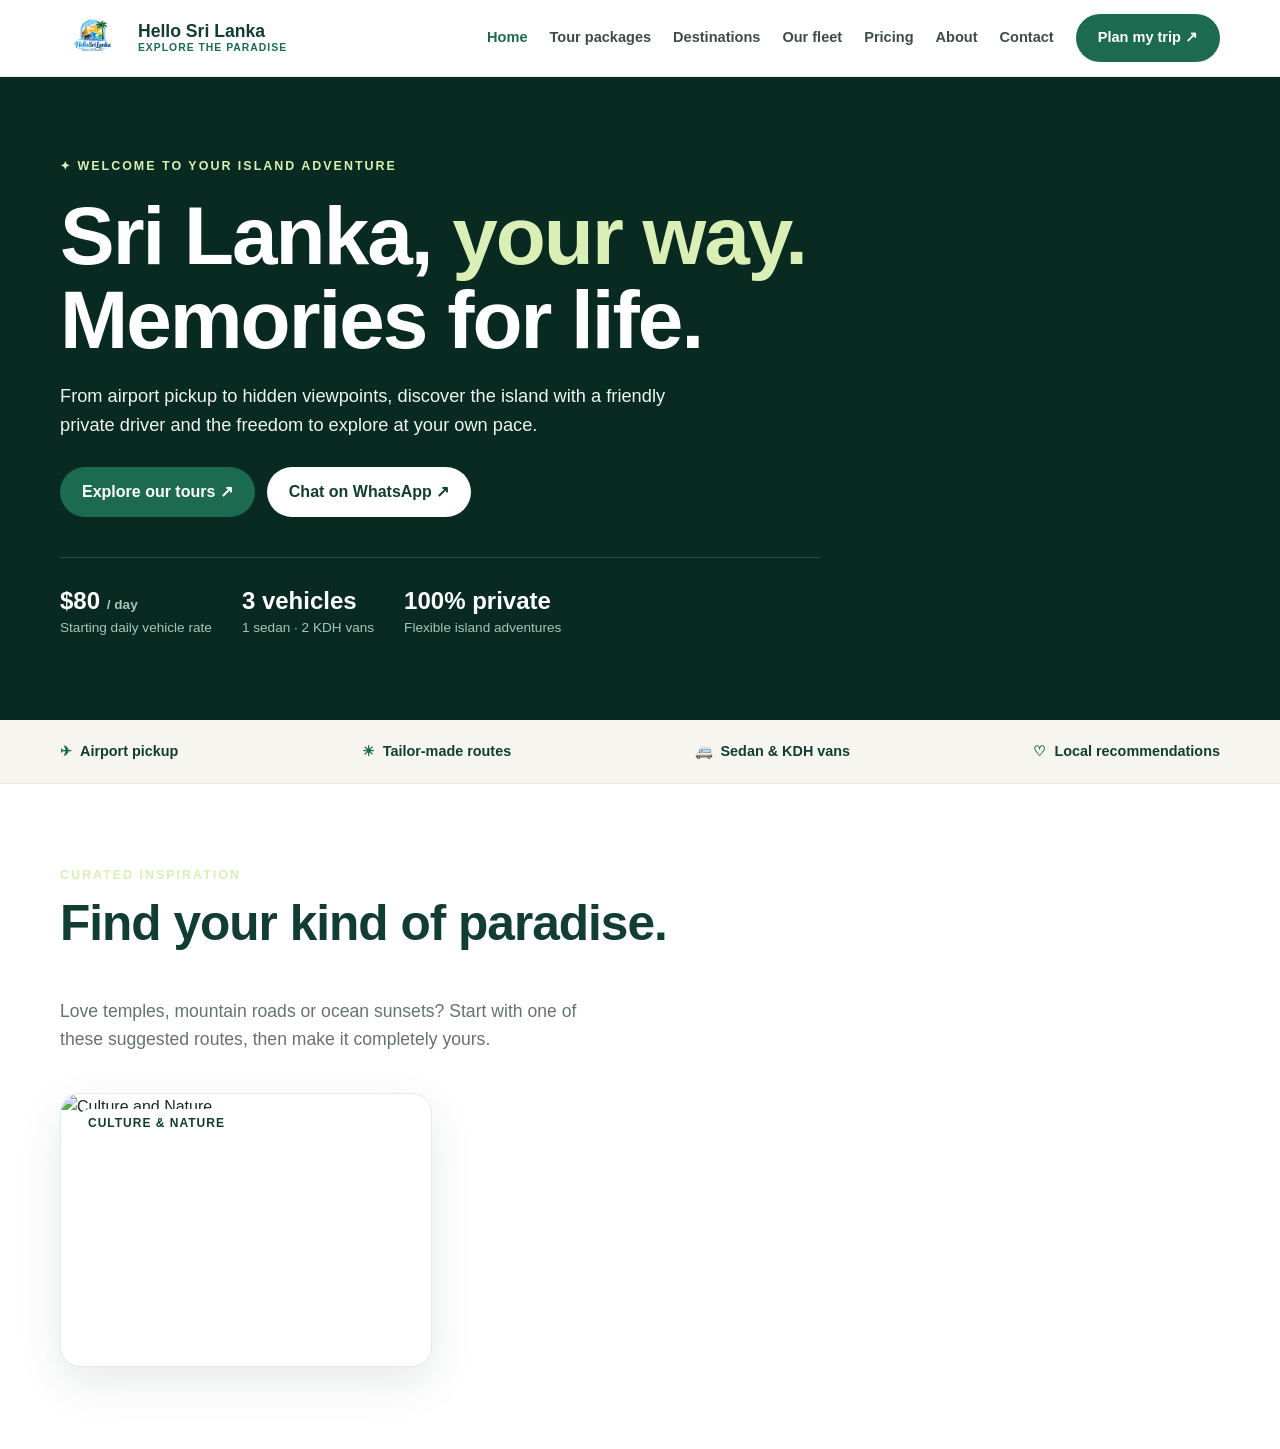
==== commit a3bf05ce: "Revamp index.html with new layout and styles Updated layout and styles for improved design." ====
--- a/index.html
+++ b/index.html
@@ -1 +1,107 @@
-<!doctype html><html lang="en"><head><meta charset="utf-8"><meta name="viewport" content="width=device-width,initial-scale=1"><meta name="theme-color" content="#ffffff"><meta name="description" content="Private Sri Lanka tours, airport pickup, sedan and KDH van journeys."><title>Private Tours & Airport Pickup | Hello Sri Lanka</title><link rel="icon" href="hello-srilanka-logo.jpg"><link rel="stylesheet" href="style.css"><script src="main.js" defer></script></head><body><header class="nav"><div class="wrap nav-inner"><a class="brand" href="index.html" aria-label="Hello Sri Lanka home"><img src="hello-srilanka-logo.jpg" alt="Hello Sri Lanka logo"><span>Hello Sri Lanka<small>EXPLORE THE PARADISE</small></span></a><nav class="nav-links" id="navLinks" aria-label="Main navigation"><a href="index.html" class="active">Home</a><a href="tours.html" class="">Tour packages</a><a href="destinations.html" class="">Destinations</a><a href="fleet.html" class="">Our fleet</a><a href="pricing.html" class="">Pricing</a><a href="about.html" class="">About</a><a href="contact.html" class="">Contact</a><a class="btn primary nav-cta" href="contact.html">Plan my trip ↗</a></nav><button class="hamb" id="menuToggle" aria-label="Toggle menu" aria-controls="navLinks" aria-expanded="false">☰</button></div></header><main><section class="hero"><div class="wrap"><div class="hero-content"><div class="eyebrow">✦ WELCOME TO YOUR ISLAND ADVENTURE</div><h1>Sri Lanka, <em>your way.</em><br>Memories for life.</h1><p>From airport pickup to hidden viewpoints, discover the island with a friendly private driver and the freedom to explore at your own pace.</p><div class="hero-actions"><a class="btn primary" href="tours.html">Explore our tours ↗</a><a class="btn white" href="https://wa.me/94717178383" target="_blank" rel="noopener noreferrer">Chat on WhatsApp ↗</a></div><div class="hero-stats"><div><strong>$80 <small>/ day</small></strong><small>Starting daily vehicle rate</small></div><div><strong>3 vehicles</strong><small>1 sedan · 2 KDH vans</small></div><div><strong>100% private</strong><small>Flexible island adventures</small></div></div></div></div></section><div class="trust-strip"><div class="wrap trust-grid"><div class="trust-item"><b>✈</b> Airport pickup</div><div class="trust-item"><b>☀</b> Tailor-made routes</div><div class="trust-item"><b>🚐</b> Sedan & KDH vans</div><div class="trust-item"><b>♡</b> Local recommendations</div></div></div><section class="section"><div class="wrap"><div class="section-top"><div><div class="eyebrow">CURATED INSPIRATION</div><h2>Find your kind of paradise.</h2></div><p class="muted">Love temples, mountain roads or ocean sunsets? Start with one of these suggested routes, then make it completely yours.</p></div><div class="grid3"><article class="card tour-card" data-type="classic"><div class="card-media"><img loading="lazy" src="https://images.unsplash.com/photo-1586613835341-4a2f6a6ac926?w=950&q=85" alt="Sri Lanka journey scenery"><span class="pill">Culture & nature</span></div><div class="card-body"><div class="meta"><span>◷ 7 days</span><span>🚙 Private journey</span></div><h3>Classic Sri Lanka</h3><p>Culture, landscapes and hill-country highlights in one memorable route.</p><div class="itinerary"><b>Suggested route</b><br>Colombo → Sigiriya → Kandy → Nuwara Eliya → Ella</div><div class="card-bottom" style="margin-top:20px"><div><strong>$560</strong><small>Illustrative 7-day vehicle rate at $80/day</small></div><a class="text-link" href="contact.html?tour=classic">Enquire ↗</a></div></div></article><article class="card tour-card" data-type="highlights"><div class="card-media"><img loading="lazy" src="https://images.unsplash.com/photo-1546708973-b339540b5162?w=950&q=85" alt="Sri Lanka journey scenery"><span class="pill">Most popular idea</span></div><div class="card-body"><div class="meta"><span>◷ 10 days</span><span>🚙 Private journey</span></div><h3>The Island Highlights</h3><p>A balanced first-time adventure from ancient cities to scenic trains and beaches.</p><div class="itinerary"><b>Suggested route</b><br>Negombo → Sigiriya → Kandy → Ella → South Coast</div><div class="card-bottom" style="margin-top:20px"><div><strong>$800</strong><small>Illustrative 10-day vehicle rate at $80/day</small></div><a class="text-link" href="contact.html?tour=highlights">Enquire ↗</a></div></div></article><article class="card tour-card" data-type="coast"><div class="card-media"><img loading="lazy" src="https://images.unsplash.com/photo-1507525428034-b723cf961d3e?w=950&q=85" alt="Sri Lanka journey scenery"><span class="pill">Beach escape</span></div><div class="card-body"><div class="meta"><span>◷ 6 days</span><span>🚙 Private journey</span></div><h3>Southern Slow Travel</h3><p>Beach cafés, laid-back villages, ocean views and time to recharge.</p><div class="itinerary"><b>Suggested route</b><br>Galle → Mirissa → Hiriketiya → Tangalle</div><div class="card-bottom" style="margin-top:20px"><div><strong>$480</strong><small>Illustrative 6-day vehicle rate at $80/day</small></div><a class="text-link" href="contact.html?tour=coast">Enquire ↗</a></div></div></article></div><p style="text-align:center;margin:33px 0 0"><a class="btn outline" href="tours.html">View all tour ideas →</a></p></div></section><section class="section alt"><div class="wrap"><div class="section-top"><div><div class="eyebrow">MUST-SEE PLACES</div><h2>A little island. So much wonder.</h2></div><a class="text-link" href="destinations.html">All destinations ↗</a></div><div class="grid3"><div class="dest-card destination" data-region="culture"><img loading="lazy" src="https://images.unsplash.com/photo-1586613835341-4a2f6a6ac926?w=950&q=85" alt="Travel inspiration for Sigiriya & Dambulla"><div class="label">Sigiriya & Dambulla<small>Ancient wonders · Culture</small></div></div><div class="dest-card destination" data-region="culture"><img loading="lazy" src="https://images.unsplash.com/photo-1590736969955-71cc94901144?w=950&q=85" alt="Travel inspiration for Kandy"><div class="label">Kandy<small>Heritage · Botanical gardens</small></div></div><div class="dest-card destination" data-region="hills"><img loading="lazy" src="https://images.unsplash.com/photo-1501785888041-af3ef285b470?w=950&q=85" alt="Travel inspiration for Nuwara Eliya"><div class="label">Nuwara Eliya<small>Tea estates · Cool highlands</small></div></div><div class="dest-card destination" data-region="hills"><img loading="lazy" src="https://images.unsplash.com/photo-1546708973-b339540b5162?w=950&q=85" alt="Travel inspiration for Ella & Haputale"><div class="label">Ella & Haputale<small>Viewpoints · Waterfalls</small></div></div><div class="dest-card destination" data-region="beach"><img loading="lazy" src="https://images.unsplash.com/photo-1455729552865-3658a5d7f7f2?w=950&q=85" alt="Travel inspiration for Arugam Bay"><div class="label">Arugam Bay<small>Surf · East coast</small></div></div><div class="dest-card destination" data-region="beach"><img loading="lazy" src="https://images.unsplash.com/photo-1507525428034-b723cf961d3e?w=950&q=85" alt="Travel inspiration for Galle & South Coast"><div class="label">Galle & South Coast<small>Historic fort · Coastal drives</small></div></div></div></div></section><section class="section"><div class="wrap split"><div><div class="eyebrow">MORE THAN A RIDE</div><h2>One local connection. An unforgettable journey.</h2><p class="muted">We help overseas visitors explore Sri Lanka with comfortable private transport, flexible daily planning and suggestions for lesser-known places along the way.</p><ul class="checks"><li>Pickup from Bandaranaike International Airport (CMB) by arrangement</li><li>Friendly, flexible private travel throughout Sri Lanka</li><li>Choose a sedan or one of our two KDH vans</li><li>Viewpoints, food stops, beaches and authentic local attractions</li><li>Discuss every itinerary directly before confirming</li></ul><a class="btn dark" href="about.html">Get to know us →</a></div><img class="split-image" loading="lazy" src="https://images.unsplash.com/photo-1500534623283-312aade485b7?w=950&q=85" alt="Scenic winding road through nature"></div></section><section class="section alt"><div class="wrap"><div class="section-top"><div><div class="eyebrow">SIMPLE & FLEXIBLE</div><h2>Travel plans without the guesswork.</h2></div><p class="muted">A straightforward starting point for your private vehicle quote.</p></div><div class="grid2"><div class="pricebox"><span class="pill">Daily option</span><div class="price">$80 <small>/ day</small></div><p class="muted">A simple daily rate to start planning your tour. Confirm itinerary, inclusions and any additional charges with us.</p><a class="text-link" href="pricing.html">Pricing details →</a></div><div class="pricebox"><span class="pill">Distance-based option</span><div class="price">Rs.150 <small>/ km</small></div><p class="muted">Plus Rs.5,000 per day for driver food and accommodation. Tell us your route for an estimate.</p><a class="text-link" href="pricing.html">Calculate an estimate →</a></div></div></div></section><section class="section"><div class="wrap"><div class="banner"><div><div class="eyebrow" style="color:#80e6db">YOUR JOURNEY. YOUR WAY.</div><h2>Have a dream Sri Lanka itinerary in mind?</h2><p>Tell us your arrival date, travel style and must-see spots. We’ll help you plan a flexible private journey.</p></div><a class="btn white" href="contact.html">Build my trip ↗</a></div></div></section></main><footer class="footer"><div class="wrap"><div class="footer-grid"><div><a class="brand" href="index.html"><img src="hello-srilanka-logo.jpg" alt="Hello Sri Lanka"><span>Hello Sri Lanka<small>EXPLORE THE PARADISE</small></span></a><p>Private island journeys, airport transfers and local experiences, made personal. See Sri Lanka your way.</p></div><div><h4>Explore</h4><a href="tours.html">Tour packages</a><a href="destinations.html">Destinations</a><a href="fleet.html">Our vehicles</a><a href="pricing.html">Pricing</a></div><div><h4>Company</h4><a href="about.html">Our story</a><a href="contact.html">Contact us</a><a href="https://www.tripadvisor.com/Attraction_Review-g293962-d34145031-Reviews-Hello_Srilanka-Colombo_Western_Province.html" target="_blank" rel="noopener noreferrer">Tripadvisor ↗</a></div><div><h4>Say hello</h4><a href="https://wa.me/94717178383" target="_blank" rel="noopener noreferrer">WhatsApp: +94 71 717 8383 ↗</a><a href="https://www.instagram.com/hello_srilanka_visit?igsh=dm9sNWJua25ocXF0&utm_source=qr" target="_blank" rel="noopener noreferrer">Instagram ↗</a><a href="https://www.facebook.com/share/1CcuCF72Pj/?mibextid=wwXIfr" target="_blank" rel="noopener noreferrer">Facebook ↗</a><p>Arriving in Sri Lanka? Let's plan your pickup.</p></div></div><div class="footer-bottom"><span>© <span id="year">2026</span> Hello Sri Lanka. Explore the Paradise.</span><span>Independent, flexible private tours • Sri Lanka</span></div></div></footer><a class="wa-float" href="https://wa.me/94717178383?text=Hello%20Sri%20Lanka%2C%20I%20would%20like%20to%20plan%20a%20trip." target="_blank" rel="noopener noreferrer" aria-label="Chat with Hello Sri Lanka on WhatsApp">✆ &nbsp; Chat on WhatsApp</a></body></html>
+<!doctype html>
+<html lang="en">
+<head>
+<meta charset="utf-8">
+<meta name="viewport" content="width=device-width,initial-scale=1">
+<meta name="theme-color" content="#ffffff">
+<meta name="description" content="Private Sri Lanka tours, airport pickup, sedan and KDH van journeys.">
+<title>Private Tours & Airport Pickup | Hello Sri Lanka</title>
+<link rel="icon" href="logo.jpeg">
+<style>
+/* FULL DESIGN CODE INTEGRATED HERE TO FIX BROKEN LAYOUT */
+:root{--forest:#123d32;--green:#1c6b50;--lime:#d9efb5;--sand:#f7f5ef;--ink:#1d2924;--muted:#66736c;--white:#fff;--line:#e5e9e3;--shadow:0 16px 44px rgba(19,55,42,.10)}
+*{box-sizing:border-box}html{scroll-behavior:smooth;scroll-padding-top:84px}body{margin:0;font-family:Inter,Arial,Helvetica,sans-serif;color:var(--ink);background:#fff;line-height:1.6}a{color:inherit;text-decoration:none}img{display:block;max-width:100%}.wrap{width:min(1160px,calc(100% - 40px));margin:auto}
+.nav{position:sticky;top:0;z-index:20;background:rgba(255,255,255,.96);backdrop-filter:blur(14px);border-bottom:1px solid rgba(20,60,45,.09)}.nav-inner{min-height:76px;display:flex;align-items:center;justify-content:space-between;gap:20px}
+.brand{display:flex;align-items:center;gap:12px;color:var(--forest);font-weight:900;font-size:1.1rem;line-height:1.2}.brand img{height:44px;width:auto;border-radius:6px}.brand span small{display:block;font-size:.65rem;color:var(--green);letter-spacing:1px;text-transform:uppercase}
+.nav-links{display:flex;align-items:center;gap:22px}.nav-links a{color:#3f4c45;font-weight:700;font-size:.91rem;transition:.2s}.nav-links a:hover,.nav-links a.active{color:var(--green)}
+.btn{display:inline-flex;align-items:center;justify-content:center;border:0;border-radius:999px;padding:12px 22px;font-weight:800;cursor:pointer;transition:.2s}.btn.primary{background:var(--green);color:#fff}.btn.primary:hover{background:var(--forest);transform:translateY(-1px)}.btn.white{background:#fff;color:var(--forest)}.btn.outline{border:1px solid var(--green);color:var(--green);background:transparent}.btn.outline:hover{background:var(--green);color:#fff}.btn.dark{background:var(--forest);color:#fff}
+.hamb{display:none;background:#edf3ec;border:0;border-radius:10px;padding:10px;font-size:1.2rem}
+.hero{background-color:#092a20;background-image:linear-gradient(100deg,rgba(9,42,32,.86),rgba(9,42,32,.32)),url('sigiriya.jpg');background-size:cover;background-position:center;color:white;min-height:570px;display:flex;align-items:center}.hero-content{padding:80px 0;max-width:760px}.eyebrow{font-size:.78rem;letter-spacing:2px;text-transform:uppercase;font-weight:900;color:var(--lime)}h1{font-size:clamp(2.6rem,6.4vw,5.3rem);line-height:1.02;letter-spacing:-2px;margin:17px 0 20px}h1 em{font-style:normal;color:var(--lime)}.hero p{font-size:1.14rem;max-width:630px;color:#eef5ef;margin:0 0 28px}.hero-actions{display:flex;flex-wrap:wrap;gap:12px}.hero-stats{display:flex;gap:30px;flex-wrap:wrap;margin-top:40px;padding-top:30px;border-top:1px solid rgba(255,255,255,.15)}.hero-stats strong{display:block;font-size:1.5rem;line-height:1.1}.hero-stats small{color:#a8c4b9;font-size:.85rem}
+.trust-strip{background:var(--sand);border-bottom:1px solid var(--line);padding:20px 0}.trust-grid{display:flex;justify-content:space-between;gap:15px;flex-wrap:wrap}.trust-item{font-weight:700;font-size:.9rem;color:var(--forest);display:flex;align-items:center;gap:8px}.trust-item b{color:var(--green)}
+.section{padding:82px 0}.section.alt{background:var(--sand)}.section-top{display:flex;justify-content:space-between;align-items:flex-end;gap:30px;margin-bottom:40px;flex-wrap:wrap}.section h2{font-size:clamp(2rem,4vw,3.1rem);line-height:1.12;letter-spacing:-1px;margin:10px 0 0;color:var(--forest)}.muted{color:var(--muted);font-size:1.1rem;max-width:540px;margin:15px 0 0}
+.grid3{display:grid;grid-template-columns:repeat(3,minmax(0,1fr));gap:22px}.card{border-radius:20px;background:#fff;border:1px solid var(--line);overflow:hidden;box-shadow:var(--shadow)}.card-media{position:relative}.card-media img{width:100%;height:220px;object-fit:cover}.pill{position:absolute;top:15px;left:15px;background:#fff;color:var(--forest);font-size:.75rem;font-weight:800;padding:5px 12px;border-radius:999px;text-transform:uppercase;letter-spacing:1px}.card-body{padding:26px}.meta{font-size:.85rem;color:var(--green);font-weight:800;display:flex;gap:15px;margin-bottom:12px}.card h3{margin:0 0 10px;font-size:1.4rem;color:var(--forest)}.card p{color:var(--muted);margin:0 0 18px;font-size:.95rem}.itinerary{background:#edf4e9;padding:15px;border-radius:12px;font-size:.88rem;color:#405447;line-height:1.5}.card-bottom{display:flex;justify-content:space-between;align-items:flex-end;gap:15px}.card-bottom strong{display:block;font-size:1.4rem;color:var(--forest)}.card-bottom small{font-size:.75rem;color:var(--muted)}.text-link{font-weight:800;color:var(--green)}.text-link:hover{text-decoration:underline}
+.dest-card{position:relative;border-radius:20px;overflow:hidden;height:280px}.dest-card img{width:100%;height:100%;object-fit:cover;transition:.5s}.dest-card::after{content:'';position:absolute;inset:0;background:linear-gradient(0deg,rgba(15,50,35,.8) 0%,transparent 60%)}.dest-card:hover img{transform:scale(1.05)}.label{position:absolute;bottom:20px;left:20px;right:20px;z-index:2;color:#fff;font-weight:800;font-size:1.3rem;line-height:1.2}.label small{display:block;font-size:.8rem;font-weight:500;color:#d9efb5;margin-top:4px}
+.split{display:grid;grid-template-columns:1fr 1fr;gap:50px;align-items:center}.split-image{border-radius:24px;height:500px;object-fit:cover;box-shadow:var(--shadow)}.checks{list-style:none;padding:0;margin:25px 0 35px}.checks li{margin:12px 0;color:var(--muted);display:flex;gap:10px}.checks li::before{content:'✓';color:var(--green);font-weight:900}
+.grid2{display:grid;grid-template-columns:1fr 1fr;gap:22px}.pricebox{background:#fff;border:1px solid var(--line);border-radius:20px;padding:35px}.pricebox .pill{position:static;display:inline-block;background:#edf4e9;margin-bottom:20px}.price{font-size:3rem;font-weight:900;color:var(--forest);letter-spacing:-1px;line-height:1;margin-bottom:15px}.pricebox p{margin-bottom:25px}
+.banner{background:var(--forest);border-radius:24px;padding:50px;color:#fff;display:flex;justify-content:space-between;align-items:center;gap:30px;flex-wrap:wrap}.banner h2{color:#fff;margin:0 0 10px}.banner p{margin:0;color:#d6e7db;font-size:1.1rem;max-width:500px}
+.footer{background:#091b14;color:#a9c0b3;padding:60px 0 30px}.footer-grid{display:grid;grid-template-columns:2fr 1fr 1fr 1fr;gap:40px;margin-bottom:50px}.footer-grid .brand{color:#fff}.footer-grid p{font-size:.9rem;line-height:1.6;margin-top:20px}.footer h4{color:#fff;font-size:1.1rem;margin:0 0 20px}.footer-grid a{display:block;margin:10px 0;transition:.2s}.footer-grid a:hover{color:#fff}.footer-bottom{border-top:1px solid rgba(255,255,255,.1);padding-top:25px;display:flex;justify-content:space-between;font-size:.85rem;flex-wrap:wrap;gap:15px}
+.wa-float{position:fixed;bottom:20px;right:20px;background:#25D366;color:#fff;padding:15px 25px;border-radius:999px;font-weight:800;box-shadow:0 10px 30px rgba(37,211,102,.3);z-index:40;transition:.2s}.wa-float:hover{transform:translateY(-3px)}
+@media(max-width:980px){.grid3,.grid2,.footer-grid{grid-template-columns:repeat(2,1fr)}.split{grid-template-columns:1fr}}
+@media(max-width:760px){.hamb{display:block}.nav-links{display:none;position:absolute;top:76px;left:0;right:0;background:#fff;padding:20px;flex-direction:column;border-bottom:1px solid var(--line);box-shadow:var(--shadow)}.nav-links.show{display:flex}.nav-cta{width:100%;margin-top:10px}.grid3,.grid2,.footer-grid{grid-template-columns:1fr}.hero-content{padding:50px 0}.banner{padding:30px;flex-direction:column;text-align:center}.banner .btn{width:100%}}
+</style>
+<script>
+document.addEventListener('DOMContentLoaded', () => {
+  const btn = document.getElementById('menuToggle');
+  const menu = document.getElementById('navLinks');
+  if(btn && menu){
+    btn.addEventListener('click', () => {
+      menu.classList.toggle('show');
+      btn.textContent = menu.classList.contains('show') ? '✕' : '☰';
+    });
+  }
+});
+</script>
+</head>
+<body>
+<header class="nav">
+<div class="wrap nav-inner">
+<a class="brand" href="index.html" aria-label="Hello Sri Lanka home">
+<img src="logo.jpeg" alt="Hello Sri Lanka logo">
+<span>Hello Sri Lanka<small>EXPLORE THE PARADISE</small></span>
+</a>
+<nav class="nav-links" id="navLinks" aria-label="Main navigation">
+<a href="index.html" class="active">Home</a>
+<a href="tours.html">Tour packages</a>
+<a href="destinations.html">Destinations</a>
+<a href="fleet.html">Our fleet</a>
+<a href="pricing.html">Pricing</a>
+<a href="about.html">About</a>
+<a href="contact.html">Contact</a>
+<a class="btn primary nav-cta" href="https://wa.me/94717178383">Plan my trip ↗</a>
+</nav>
+<button class="hamb" id="menuToggle" aria-label="Toggle menu">☰</button>
+</div>
+</header>
+<main>
+<section class="hero">
+<div class="wrap">
+<div class="hero-content">
+<div class="eyebrow">✦ WELCOME TO YOUR ISLAND ADVENTURE</div>
+<h1>Sri Lanka, <em>your way.</em><br>Memories for life.</h1>
+<p>From airport pickup to hidden viewpoints, discover the island with a friendly private driver and the freedom to explore at your own pace.</p>
+<div class="hero-actions">
+<a class="btn primary" href="tours.html">Explore our tours ↗</a>
+<a class="btn white" href="https://wa.me/94717178383" target="_blank" rel="noopener">Chat on WhatsApp ↗</a>
+</div>
+<div class="hero-stats">
+<div><strong>$80 <small>/ day</small></strong><small>Starting daily vehicle rate</small></div>
+<div><strong>3 vehicles</strong><small>1 sedan · 2 KDH vans</small></div>
+<div><strong>100% private</strong><small>Flexible island adventures</small></div>
+</div>
+</div>
+</div>
+</section>
+
+<div class="trust-strip">
+<div class="wrap trust-grid">
+<div class="trust-item"><b>✈</b> Airport pickup</div>
+<div class="trust-item"><b>☀</b> Tailor-made routes</div>
+<div class="trust-item"><b>🚐</b> Sedan & KDH vans</div>
+<div class="trust-item"><b>♡</b> Local recommendations</div>
+</div>
+</div>
+
+<section class="section">
+<div class="wrap">
+<div class="section-top">
+<div>
+<div class="eyebrow">CURATED INSPIRATION</div>
+<h2>Find your kind of paradise.</h2>
+</div>
+<p class="muted">Love temples, mountain roads or ocean sunsets? Start with one of these suggested routes, then make it completely yours.</p>
+</div>
+<div class="grid3">
+<article class="card">
+<div class="card-media"><img loading="lazy" src="sigiriya.jpg" alt="Culture and Nature"><span class="pill">Culture & nature</span></div>
+<div class="card-body">
+<div class
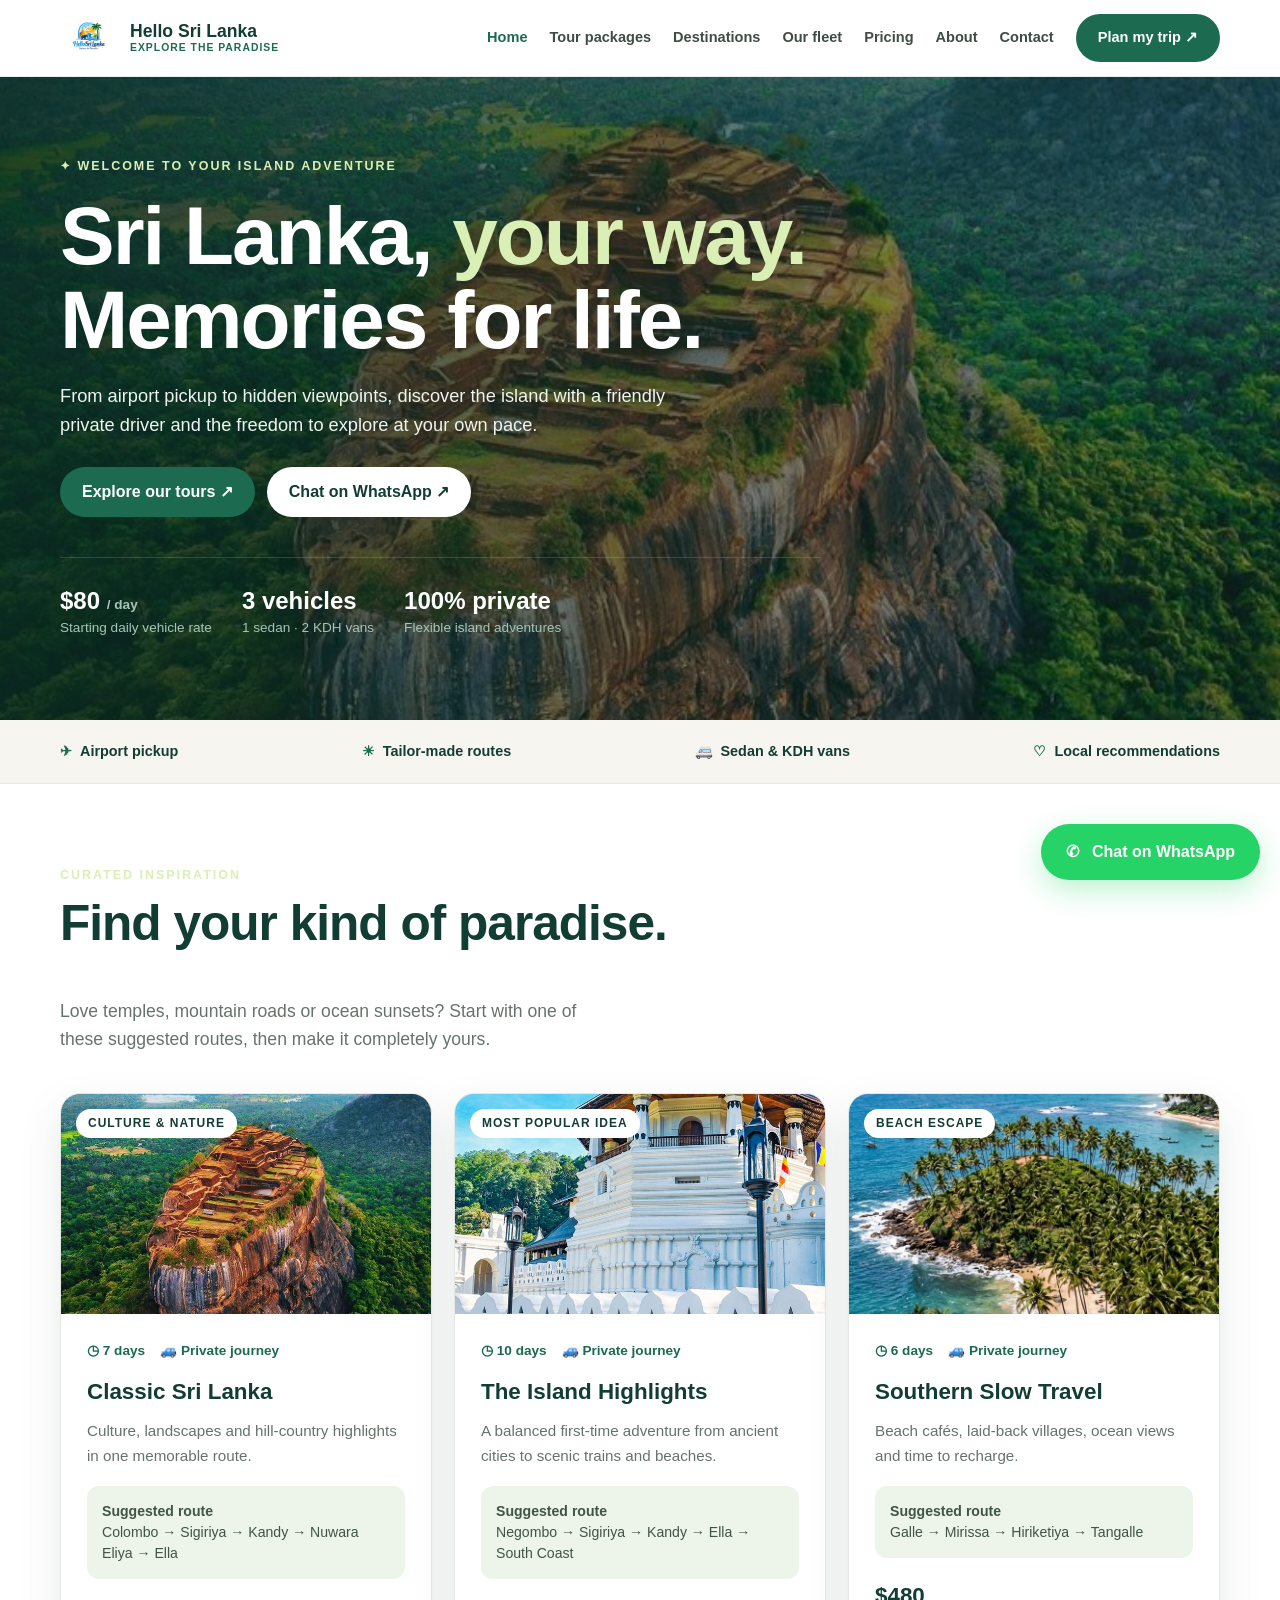
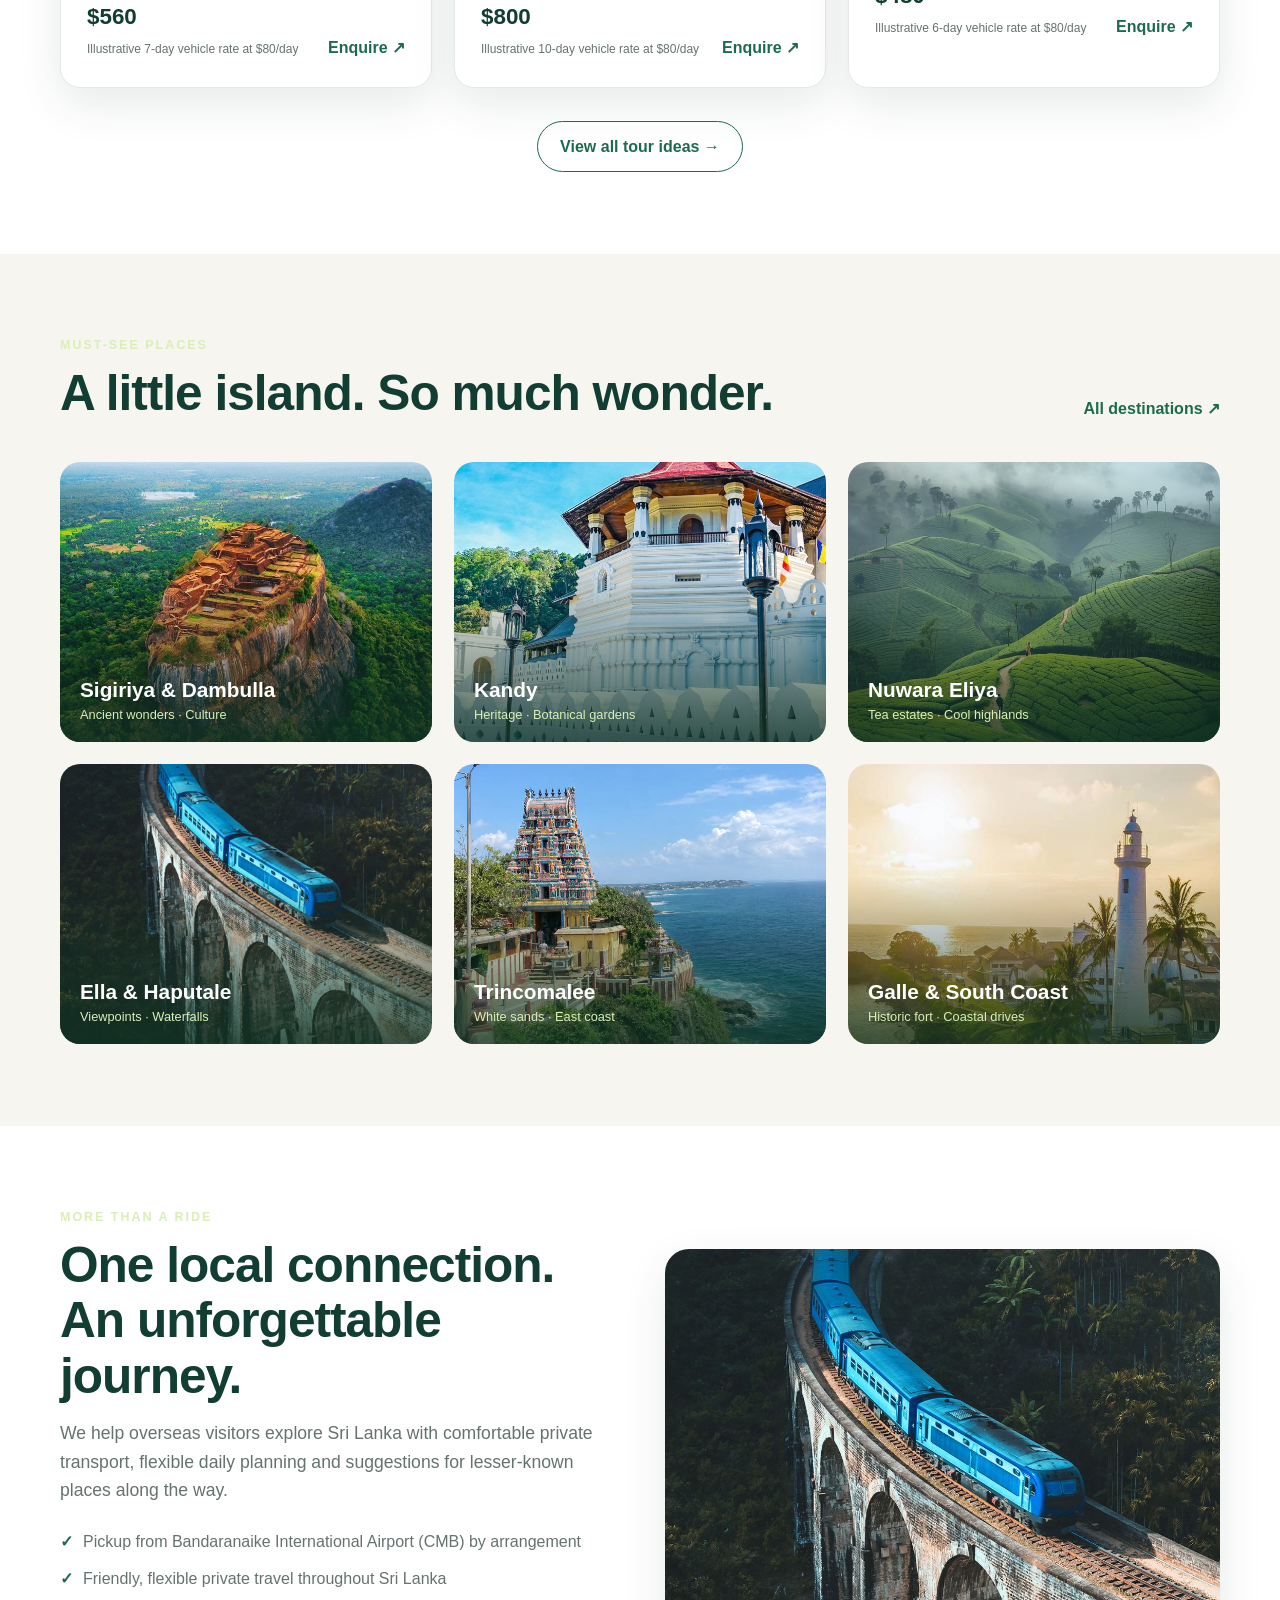
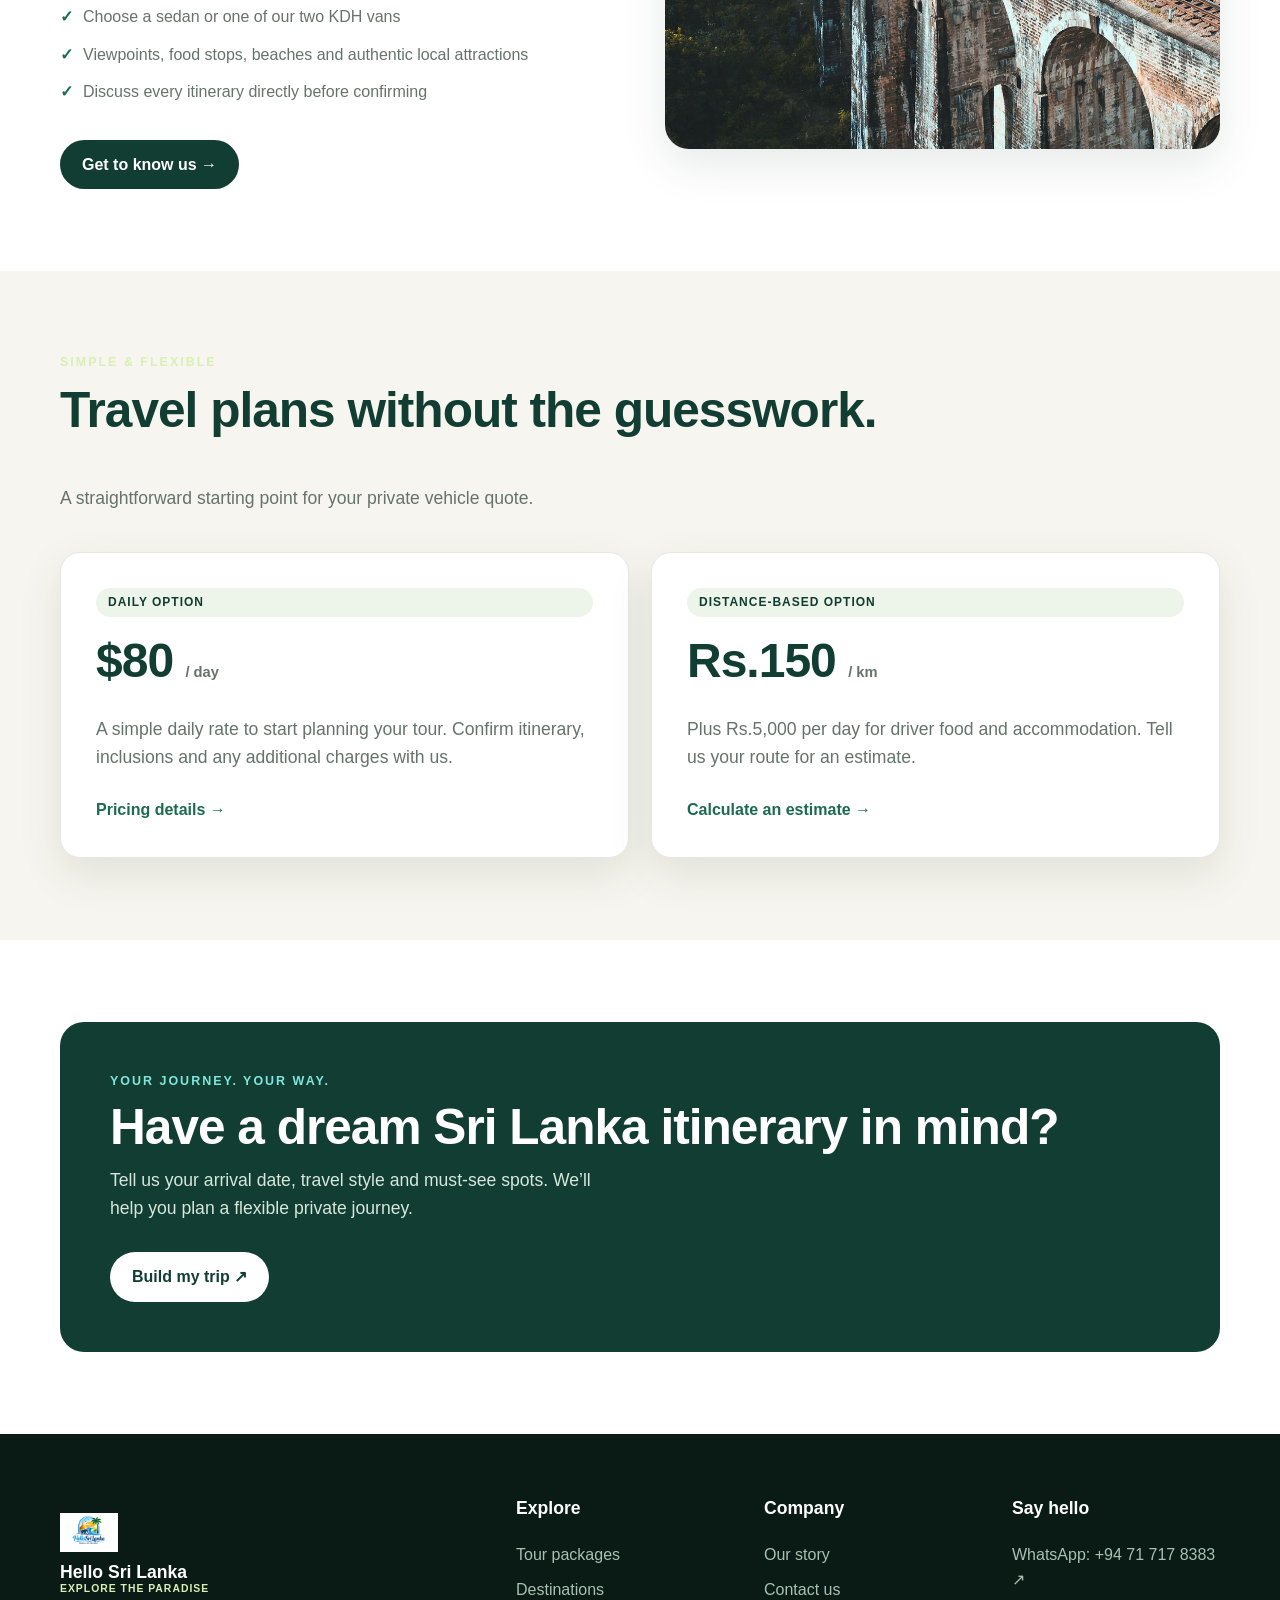
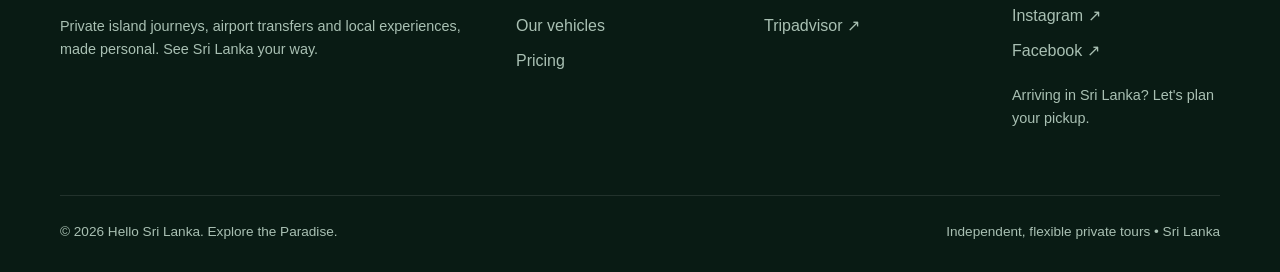
==== commit 8a51db5f: "Enhance layout and add tour information Updated layout styles and added new tour cards with details " ====
--- a/index.html
+++ b/index.html
@@ -8,26 +8,26 @@
 <title>Private Tours & Airport Pickup | Hello Sri Lanka</title>
 <link rel="icon" href="logo.jpeg">
 <style>
-/* FULL DESIGN CODE INTEGRATED HERE TO FIX BROKEN LAYOUT */
 :root{--forest:#123d32;--green:#1c6b50;--lime:#d9efb5;--sand:#f7f5ef;--ink:#1d2924;--muted:#66736c;--white:#fff;--line:#e5e9e3;--shadow:0 16px 44px rgba(19,55,42,.10)}
 *{box-sizing:border-box}html{scroll-behavior:smooth;scroll-padding-top:84px}body{margin:0;font-family:Inter,Arial,Helvetica,sans-serif;color:var(--ink);background:#fff;line-height:1.6}a{color:inherit;text-decoration:none}img{display:block;max-width:100%}.wrap{width:min(1160px,calc(100% - 40px));margin:auto}
 .nav{position:sticky;top:0;z-index:20;background:rgba(255,255,255,.96);backdrop-filter:blur(14px);border-bottom:1px solid rgba(20,60,45,.09)}.nav-inner{min-height:76px;display:flex;align-items:center;justify-content:space-between;gap:20px}
-.brand{display:flex;align-items:center;gap:12px;color:var(--forest);font-weight:900;font-size:1.1rem;line-height:1.2}.brand img{height:44px;width:auto;border-radius:6px}.brand span small{display:block;font-size:.65rem;color:var(--green);letter-spacing:1px;text-transform:uppercase}
+.nav .brand img, .footer .brand img { width: 58px; height: 58px; object-fit: contain; }
+.brand{display:flex;align-items:center;gap:12px;color:var(--forest);font-weight:900;font-size:1.1rem;line-height:1.2}.brand span small{display:block;font-size:.65rem;color:var(--green);letter-spacing:1px;text-transform:uppercase}
 .nav-links{display:flex;align-items:center;gap:22px}.nav-links a{color:#3f4c45;font-weight:700;font-size:.91rem;transition:.2s}.nav-links a:hover,.nav-links a.active{color:var(--green)}
 .btn{display:inline-flex;align-items:center;justify-content:center;border:0;border-radius:999px;padding:12px 22px;font-weight:800;cursor:pointer;transition:.2s}.btn.primary{background:var(--green);color:#fff}.btn.primary:hover{background:var(--forest);transform:translateY(-1px)}.btn.white{background:#fff;color:var(--forest)}.btn.outline{border:1px solid var(--green);color:var(--green);background:transparent}.btn.outline:hover{background:var(--green);color:#fff}.btn.dark{background:var(--forest);color:#fff}
-.hamb{display:none;background:#edf3ec;border:0;border-radius:10px;padding:10px;font-size:1.2rem}
-.hero{background-color:#092a20;background-image:linear-gradient(100deg,rgba(9,42,32,.86),rgba(9,42,32,.32)),url('sigiriya.jpg');background-size:cover;background-position:center;color:white;min-height:570px;display:flex;align-items:center}.hero-content{padding:80px 0;max-width:760px}.eyebrow{font-size:.78rem;letter-spacing:2px;text-transform:uppercase;font-weight:900;color:var(--lime)}h1{font-size:clamp(2.6rem,6.4vw,5.3rem);line-height:1.02;letter-spacing:-2px;margin:17px 0 20px}h1 em{font-style:normal;color:var(--lime)}.hero p{font-size:1.14rem;max-width:630px;color:#eef5ef;margin:0 0 28px}.hero-actions{display:flex;flex-wrap:wrap;gap:12px}.hero-stats{display:flex;gap:30px;flex-wrap:wrap;margin-top:40px;padding-top:30px;border-top:1px solid rgba(255,255,255,.15)}.hero-stats strong{display:block;font-size:1.5rem;line-height:1.1}.hero-stats small{color:#a8c4b9;font-size:.85rem}
+.hamb{display:none;background:#edf3ec;border:0;border-radius:10px;padding:10px;font-size:1.2rem;cursor:pointer;}
+.hero{background-color:#092a20;background-image:linear-gradient(100deg,rgba(9,42,32,.86),rgba(9,42,32,.32)),url('sigiriya.jpg');background-size:cover;background-position:center;color:white;min-height:570px;display:flex;align-items:center}.hero-content{padding:80px 0;max-width:760px}.eyebrow{font-size:.78rem;letter-spacing:2px;text-transform:uppercase;font-weight:900;color:var(--lime);margin-bottom:8px;}h1{font-size:clamp(2.6rem,6.4vw,5.3rem);line-height:1.02;letter-spacing:-2px;margin:17px 0 20px}h1 em{font-style:normal;color:var(--lime)}.hero p{font-size:1.14rem;max-width:630px;color:#eef5ef;margin:0 0 28px}.hero-actions{display:flex;flex-wrap:wrap;gap:12px}.hero-stats{display:flex;gap:30px;flex-wrap:wrap;margin-top:40px;padding-top:30px;border-top:1px solid rgba(255,255,255,.15)}.hero-stats strong{display:block;font-size:1.5rem;line-height:1.1}.hero-stats small{color:#a8c4b9;font-size:.85rem}
 .trust-strip{background:var(--sand);border-bottom:1px solid var(--line);padding:20px 0}.trust-grid{display:flex;justify-content:space-between;gap:15px;flex-wrap:wrap}.trust-item{font-weight:700;font-size:.9rem;color:var(--forest);display:flex;align-items:center;gap:8px}.trust-item b{color:var(--green)}
 .section{padding:82px 0}.section.alt{background:var(--sand)}.section-top{display:flex;justify-content:space-between;align-items:flex-end;gap:30px;margin-bottom:40px;flex-wrap:wrap}.section h2{font-size:clamp(2rem,4vw,3.1rem);line-height:1.12;letter-spacing:-1px;margin:10px 0 0;color:var(--forest)}.muted{color:var(--muted);font-size:1.1rem;max-width:540px;margin:15px 0 0}
 .grid3{display:grid;grid-template-columns:repeat(3,minmax(0,1fr));gap:22px}.card{border-radius:20px;background:#fff;border:1px solid var(--line);overflow:hidden;box-shadow:var(--shadow)}.card-media{position:relative}.card-media img{width:100%;height:220px;object-fit:cover}.pill{position:absolute;top:15px;left:15px;background:#fff;color:var(--forest);font-size:.75rem;font-weight:800;padding:5px 12px;border-radius:999px;text-transform:uppercase;letter-spacing:1px}.card-body{padding:26px}.meta{font-size:.85rem;color:var(--green);font-weight:800;display:flex;gap:15px;margin-bottom:12px}.card h3{margin:0 0 10px;font-size:1.4rem;color:var(--forest)}.card p{color:var(--muted);margin:0 0 18px;font-size:.95rem}.itinerary{background:#edf4e9;padding:15px;border-radius:12px;font-size:.88rem;color:#405447;line-height:1.5}.card-bottom{display:flex;justify-content:space-between;align-items:flex-end;gap:15px}.card-bottom strong{display:block;font-size:1.4rem;color:var(--forest)}.card-bottom small{font-size:.75rem;color:var(--muted)}.text-link{font-weight:800;color:var(--green)}.text-link:hover{text-decoration:underline}
 .dest-card{position:relative;border-radius:20px;overflow:hidden;height:280px}.dest-card img{width:100%;height:100%;object-fit:cover;transition:.5s}.dest-card::after{content:'';position:absolute;inset:0;background:linear-gradient(0deg,rgba(15,50,35,.8) 0%,transparent 60%)}.dest-card:hover img{transform:scale(1.05)}.label{position:absolute;bottom:20px;left:20px;right:20px;z-index:2;color:#fff;font-weight:800;font-size:1.3rem;line-height:1.2}.label small{display:block;font-size:.8rem;font-weight:500;color:#d9efb5;margin-top:4px}
-.split{display:grid;grid-template-columns:1fr 1fr;gap:50px;align-items:center}.split-image{border-radius:24px;height:500px;object-fit:cover;box-shadow:var(--shadow)}.checks{list-style:none;padding:0;margin:25px 0 35px}.checks li{margin:12px 0;color:var(--muted);display:flex;gap:10px}.checks li::before{content:'✓';color:var(--green);font-weight:900}
-.grid2{display:grid;grid-template-columns:1fr 1fr;gap:22px}.pricebox{background:#fff;border:1px solid var(--line);border-radius:20px;padding:35px}.pricebox .pill{position:static;display:inline-block;background:#edf4e9;margin-bottom:20px}.price{font-size:3rem;font-weight:900;color:var(--forest);letter-spacing:-1px;line-height:1;margin-bottom:15px}.pricebox p{margin-bottom:25px}
+.split{display:grid;grid-template-columns:1fr 1fr;gap:50px;align-items:center}.split-image{border-radius:24px;height:500px;width:100%;object-fit:cover;box-shadow:var(--shadow)}.checks{list-style:none;padding:0;margin:25px 0 35px}.checks li{margin:12px 0;color:var(--muted);display:flex;gap:10px}.checks li::before{content:'✓';color:var(--green);font-weight:900}
+.grid2{display:grid;grid-template-columns:repeat(auto-fit,minmax(300px,1fr));gap:22px}.pricebox{background:#fff;border:1px solid var(--line);border-radius:20px;padding:35px;box-shadow:var(--shadow);display:flex;flex-direction:column}.pricebox .pill{position:static;display:inline-block;background:#edf4e9;margin-bottom:20px}.price{font-size:3rem;font-weight:900;color:var(--forest);letter-spacing:-1px;line-height:1;margin-bottom:15px}.price small{font-size:.92rem;font-weight:700;letter-spacing:0;color:var(--muted)}.pricebox p{margin-bottom:25px}
 .banner{background:var(--forest);border-radius:24px;padding:50px;color:#fff;display:flex;justify-content:space-between;align-items:center;gap:30px;flex-wrap:wrap}.banner h2{color:#fff;margin:0 0 10px}.banner p{margin:0;color:#d6e7db;font-size:1.1rem;max-width:500px}
 .footer{background:#091b14;color:#a9c0b3;padding:60px 0 30px}.footer-grid{display:grid;grid-template-columns:2fr 1fr 1fr 1fr;gap:40px;margin-bottom:50px}.footer-grid .brand{color:#fff}.footer-grid p{font-size:.9rem;line-height:1.6;margin-top:20px}.footer h4{color:#fff;font-size:1.1rem;margin:0 0 20px}.footer-grid a{display:block;margin:10px 0;transition:.2s}.footer-grid a:hover{color:#fff}.footer-bottom{border-top:1px solid rgba(255,255,255,.1);padding-top:25px;display:flex;justify-content:space-between;font-size:.85rem;flex-wrap:wrap;gap:15px}
 .wa-float{position:fixed;bottom:20px;right:20px;background:#25D366;color:#fff;padding:15px 25px;border-radius:999px;font-weight:800;box-shadow:0 10px 30px rgba(37,211,102,.3);z-index:40;transition:.2s}.wa-float:hover{transform:translateY(-3px)}
-@media(max-width:980px){.grid3,.grid2,.footer-grid{grid-template-columns:repeat(2,1fr)}.split{grid-template-columns:1fr}}
-@media(max-width:760px){.hamb{display:block}.nav-links{display:none;position:absolute;top:76px;left:0;right:0;background:#fff;padding:20px;flex-direction:column;border-bottom:1px solid var(--line);box-shadow:var(--shadow)}.nav-links.show{display:flex}.nav-cta{width:100%;margin-top:10px}.grid3,.grid2,.footer-grid{grid-template-columns:1fr}.hero-content{padding:50px 0}.banner{padding:30px;flex-direction:column;text-align:center}.banner .btn{width:100%}}
+@media(max-width:980px){.grid3,.grid2,.footer-grid{grid-template-columns:repeat(2,1fr)}.split{grid-template-columns:1fr}.nav-links{gap:13px}.nav-links a{font-size:.83rem}}
+@media(max-width:760px){.wrap{width:min(100% - 30px,1160px)}.nav-inner,.nav{min-height:68px}.hamb{display:block}.nav-links{display:none;position:absolute;top:100%;left:0;right:0;background:#fff;padding:20px;flex-direction:column;border-bottom:1px solid var(--line);box-shadow:var(--shadow);align-items:stretch}.nav-links.show{display:flex}.nav-links a{padding:8px 0;font-size:1rem}.nav-cta{display:none}.grid3,.grid2,.footer-grid{grid-template-columns:1fr}.hero-content{padding:50px 0}.hero{min-height:540px}.section{padding:60px 0}.banner{padding:30px;flex-direction:column;text-align:center}.banner .btn{width:100%}.dest-card img{height:230px}.split-image{min-height:280px;height:auto}}
 </style>
 <script>
 document.addEventListener('DOMContentLoaded', () => {
@@ -104,4 +104,165 @@
 <article class="card">
 <div class="card-media"><img loading="lazy" src="sigiriya.jpg" alt="Culture and Nature"><span class="pill">Culture & nature</span></div>
 <div class="card-body">
-<div class
+<div class="meta"><span>◷ 7 days</span><span>🚙 Private journey</span></div>
+<h3>Classic Sri Lanka</h3>
+<p>Culture, landscapes and hill-country highlights in one memorable route.</p>
+<div class="itinerary"><b>Suggested route</b><br>Colombo → Sigiriya → Kandy → Nuwara Eliya → Ella</div>
+<div class="card-bottom" style="margin-top:20px">
+<div><strong>$560</strong><small>Illustrative 7-day vehicle rate at $80/day</small></div>
+<a class="text-link" href="https://wa.me/94717178383">Enquire ↗</a>
+</div>
+</div>
+</article>
+
+<article class="card">
+<div class="card-media"><img loading="lazy" src="kandy.jpg" alt="Island Highlights"><span class="pill">Most popular idea</span></div>
+<div class="card-body">
+<div class="meta"><span>◷ 10 days</span><span>🚙 Private journey</span></div>
+<h3>The Island Highlights</h3>
+<p>A balanced first-time adventure from ancient cities to scenic trains and beaches.</p>
+<div class="itinerary"><b>Suggested route</b><br>Negombo → Sigiriya → Kandy → Ella → South Coast</div>
+<div class="card-bottom" style="margin-top:20px">
+<div><strong>$800</strong><small>Illustrative 10-day vehicle rate at $80/day</small></div>
+<a class="text-link" href="https://wa.me/94717178383">Enquire ↗</a>
+</div>
+</div>
+</article>
+
+<article class="card">
+<div class="card-media"><img loading="lazy" src="mirissa.jpg" alt="Beach Escape"><span class="pill">Beach escape</span></div>
+<div class="card-body">
+<div class="meta"><span>◷ 6 days</span><span>🚙 Private journey</span></div>
+<h3>Southern Slow Travel</h3>
+<p>Beach cafés, laid-back villages, ocean views and time to recharge.</p>
+<div class="itinerary"><b>Suggested route</b><br>Galle → Mirissa → Hiriketiya → Tangalle</div>
+<div class="card-bottom" style="margin-top:20px">
+<div><strong>$480</strong><small>Illustrative 6-day vehicle rate at $80/day</small></div>
+<a class="text-link" href="https://wa.me/94717178383">Enquire ↗</a>
+</div>
+</div>
+</article>
+</div>
+<p style="text-align:center;margin:33px 0 0"><a class="btn outline" href="tours.html">View all tour ideas →</a></p>
+</div>
+</section>
+
+<section class="section alt">
+<div class="wrap">
+<div class="section-top">
+<div>
+<div class="eyebrow">MUST-SEE PLACES</div>
+<h2>A little island. So much wonder.</h2>
+</div>
+<a class="text-link" href="destinations.html">All destinations ↗</a>
+</div>
+<div class="grid3">
+<div class="dest-card"><img loading="lazy" src="sigiriya.jpg" alt="Sigiriya & Dambulla"><div class="label">Sigiriya & Dambulla<small>Ancient wonders · Culture</small></div></div>
+<div class="dest-card"><img loading="lazy" src="kandy.jpg" alt="Kandy"><div class="label">Kandy<small>Heritage · Botanical gardens</small></div></div>
+<div class="dest-card"><img loading="lazy" src="nuwaraeliya.jpg" alt="Nuwara Eliya"><div class="label">Nuwara Eliya<small>Tea estates · Cool highlands</small></div></div>
+<div class="dest-card"><img loading="lazy" src="ella.jpg" alt="Ella"><div class="label">Ella & Haputale<small>Viewpoints · Waterfalls</small></div></div>
+<div class="dest-card"><img loading="lazy" src="trinco.jpg" alt="Trincomalee"><div class="label">Trincomalee<small>White sands · East coast</small></div></div>
+<div class="dest-card"><img loading="lazy" src="galle.jpg" alt="Galle"><div class="label">Galle & South Coast<small>Historic fort · Coastal drives</small></div></div>
+</div>
+</div>
+</section>
+
+<section class="section">
+<div class="wrap split">
+<div>
+<div class="eyebrow">MORE THAN A RIDE</div>
+<h2>One local connection. An unforgettable journey.</h2>
+<p class="muted">We help overseas visitors explore Sri Lanka with comfortable private transport, flexible daily planning and suggestions for lesser-known places along the way.</p>
+<ul class="checks">
+<li>Pickup from Bandaranaike International Airport (CMB) by arrangement</li>
+<li>Friendly, flexible private travel throughout Sri Lanka</li>
+<li>Choose a sedan or one of our two KDH vans</li>
+<li>Viewpoints, food stops, beaches and authentic local attractions</li>
+<li>Discuss every itinerary directly before confirming</li>
+</ul>
+<a class="btn dark" href="about.html">Get to know us →</a>
+</div>
+<img class="split-image" loading="lazy" src="ella.jpg" alt="Scenic road trip in Sri Lanka">
+</div>
+</section>
+
+<section class="section alt">
+<div class="wrap">
+<div class="section-top">
+<div>
+<div class="eyebrow">SIMPLE & FLEXIBLE</div>
+<h2>Travel plans without the guesswork.</h2>
+</div>
+<p class="muted">A straightforward starting point for your private vehicle quote.</p>
+</div>
+<div class="grid2">
+<div class="pricebox">
+<span class="pill">Daily option</span>
+<div class="price">$80 <small>/ day</small></div>
+<p class="muted">A simple daily rate to start planning your tour. Confirm itinerary, inclusions and any additional charges with us.</p>
+<a class="text-link" href="pricing.html">Pricing details →</a>
+</div>
+<div class="pricebox">
+<span class="pill">Distance-based option</span>
+<div class="price">Rs.150 <small>/ km</small></div>
+<p class="muted">Plus Rs.5,000 per day for driver food and accommodation. Tell us your route for an estimate.</p>
+<a class="text-link" href="pricing.html">Calculate an estimate →</a>
+</div>
+</div>
+</div>
+</section>
+
+<section class="section">
+<div class="wrap">
+<div class="banner">
+<div>
+<div class="eyebrow" style="color:#80e6db">YOUR JOURNEY. YOUR WAY.</div>
+<h2>Have a dream Sri Lanka itinerary in mind?</h2>
+<p>Tell us your arrival date, travel style and must-see spots. We’ll help you plan a flexible private journey.</p>
+</div>
+<a class="btn white" href="https://wa.me/94717178383">Build my trip ↗</a>
+</div>
+</div>
+</section>
+</main>
+
+<footer class="footer">
+<div class="wrap">
+<div class="footer-grid">
+<div>
+<a class="brand" href="index.html" style="color:white">
+<img src="logo.jpeg" alt="Hello Sri Lanka">
+<span>Hello Sri Lanka<small style="color:#d9efb5">EXPLORE THE PARADISE</small></span>
+</a>
+<p>Private island journeys, airport transfers and local experiences, made personal. See Sri Lanka your way.</p>
+</div>
+<div>
+<h4>Explore</h4>
+<a href="tours.html">Tour packages</a>
+<a href="destinations.html">Destinations</a>
+<a href="fleet.html">Our vehicles</a>
+<a href="pricing.html">Pricing</a>
+</div>
+<div>
+<h4>Company</h4>
+<a href="about.html">Our story</a>
+<a href="contact.html">Contact us</a>
+<a href="https://www.tripadvisor.com/Attraction_Review-g293962-d34145031-Reviews-Hello_Srilanka-Colombo_Western_Province.html" target="_blank" rel="noopener">Tripadvisor ↗</a>
+</div>
+<div>
+<h4>Say hello</h4>
+<a href="https://wa.me/94717178383" target="_blank" rel="noopener">WhatsApp: +94 71 717 8383 ↗</a>
+<a href="https://www.instagram.com/hello_srilanka_visit?utm_source=qr" target="_blank" rel="noopener">Instagram ↗</a>
+<a href="https://www.facebook.com/share/1CcuCF72Pj/?mibextid=wwXIfr" target="_blank" rel="noopener">Facebook ↗</a>
+<p>Arriving in Sri Lanka? Let's plan your pickup.</p>
+</div>
+</div>
+<div class="footer-bottom">
+<span>© 2026 Hello Sri Lanka. Explore the Paradise.</span>
+<span>Independent, flexible private tours • Sri Lanka</span>
+</div>
+</div>
+</footer>
+<a class="wa-float" href="https://wa.me/94717178383" target="_blank" rel="noopener" aria-label="Chat with Hello Sri Lanka on WhatsApp">✆ &nbsp; Chat on WhatsApp</a>
+</body>
+</html>
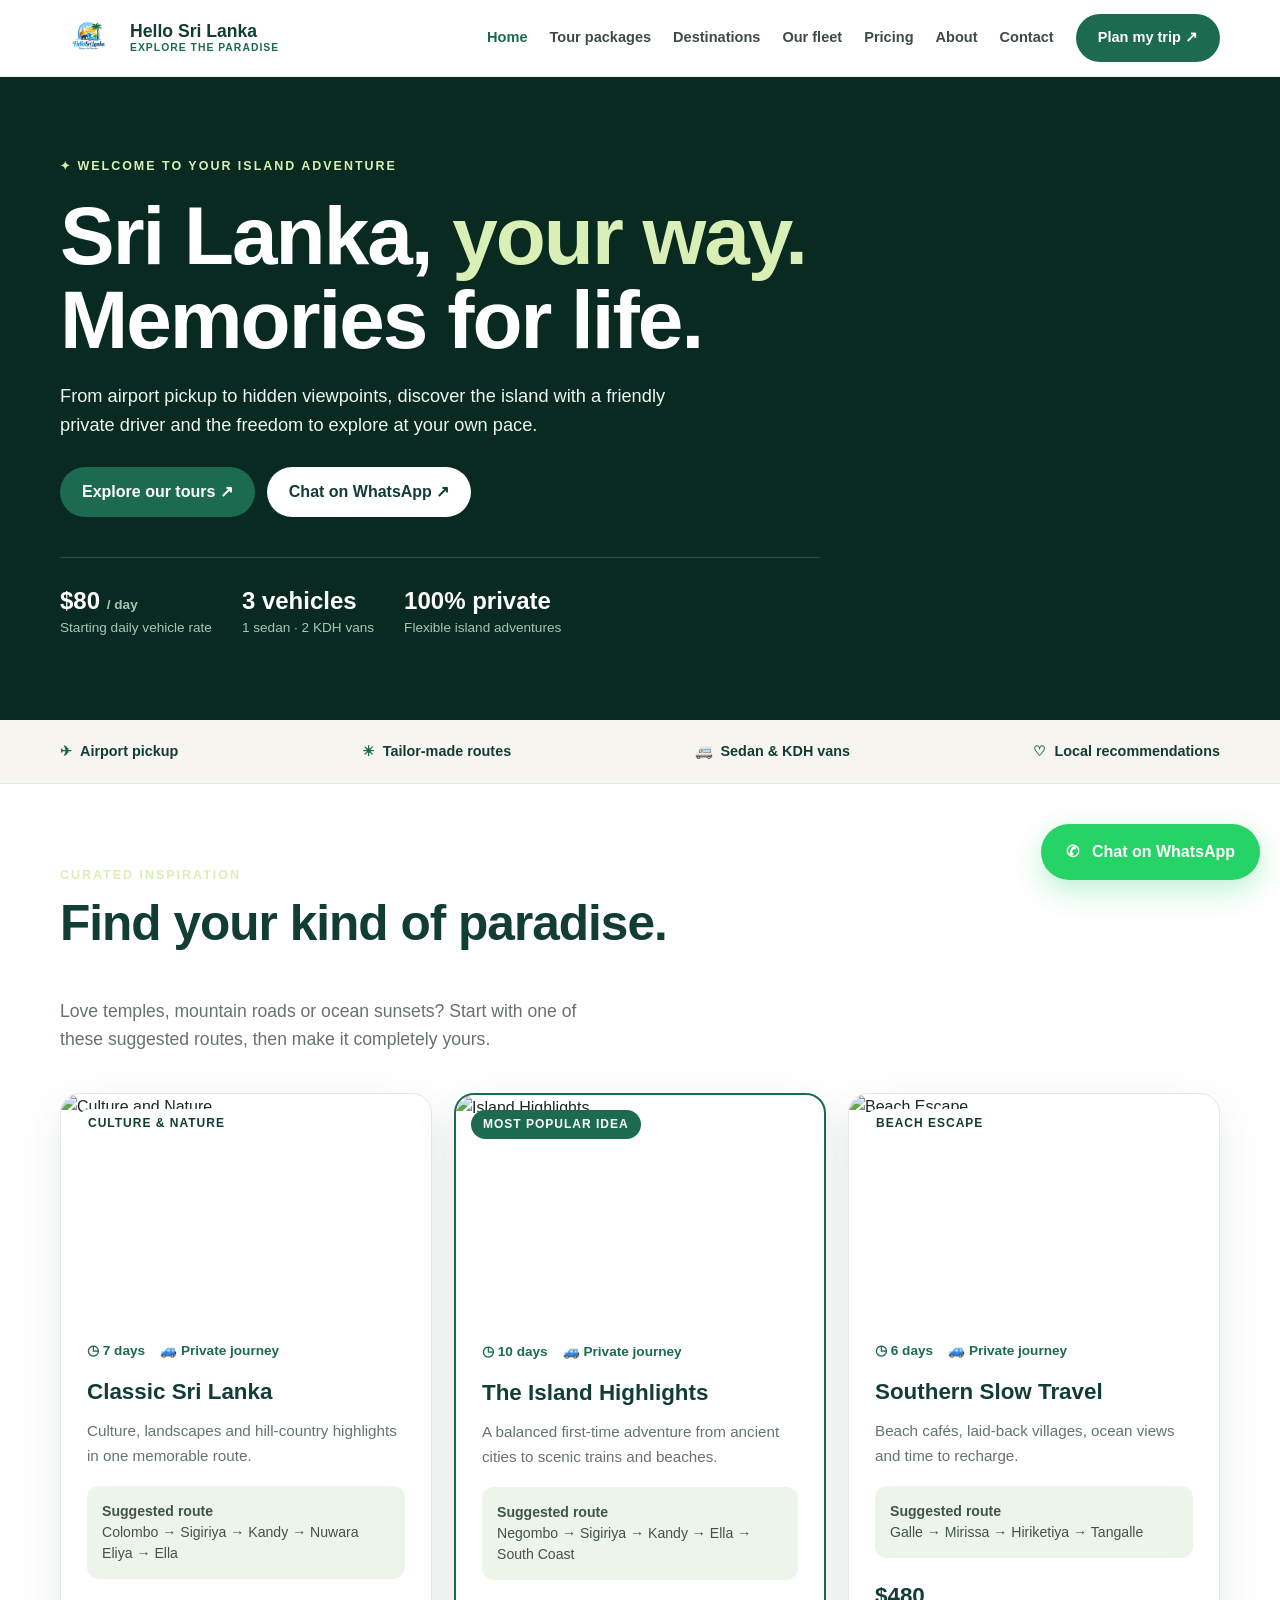
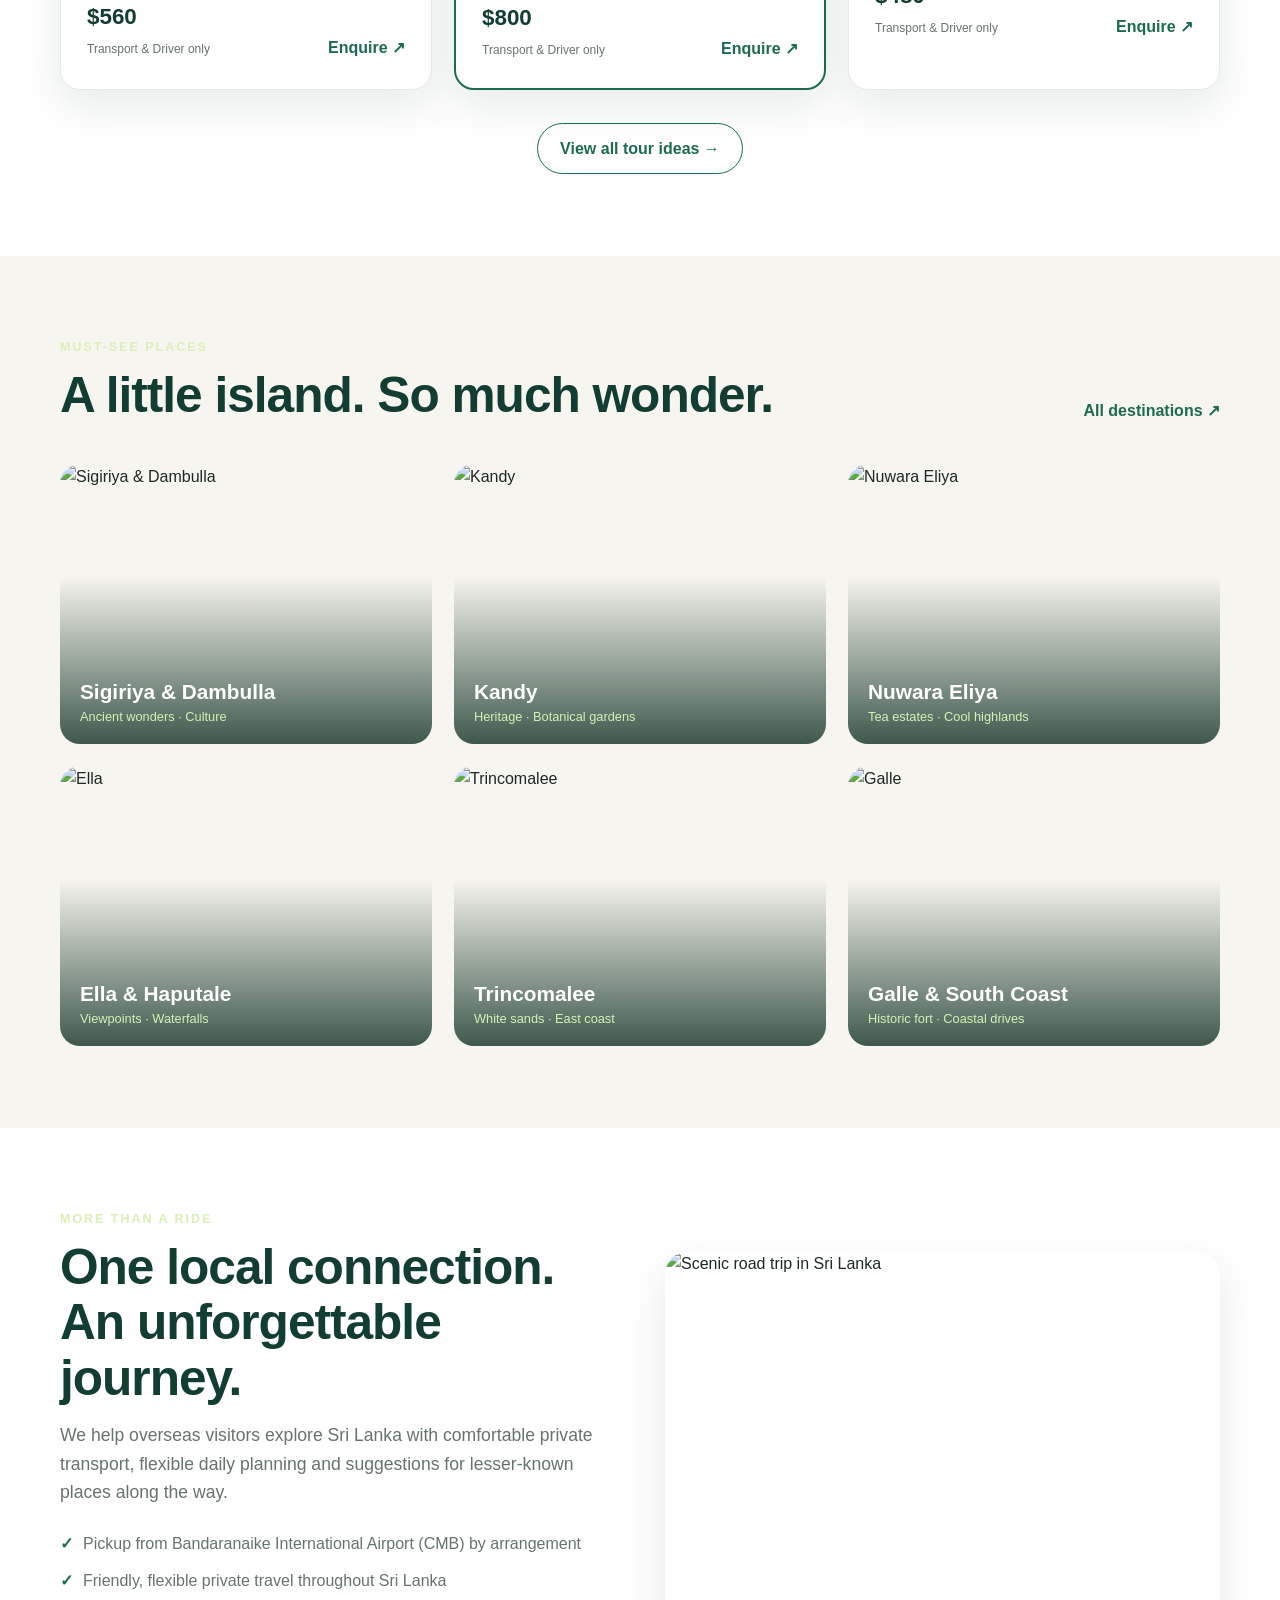
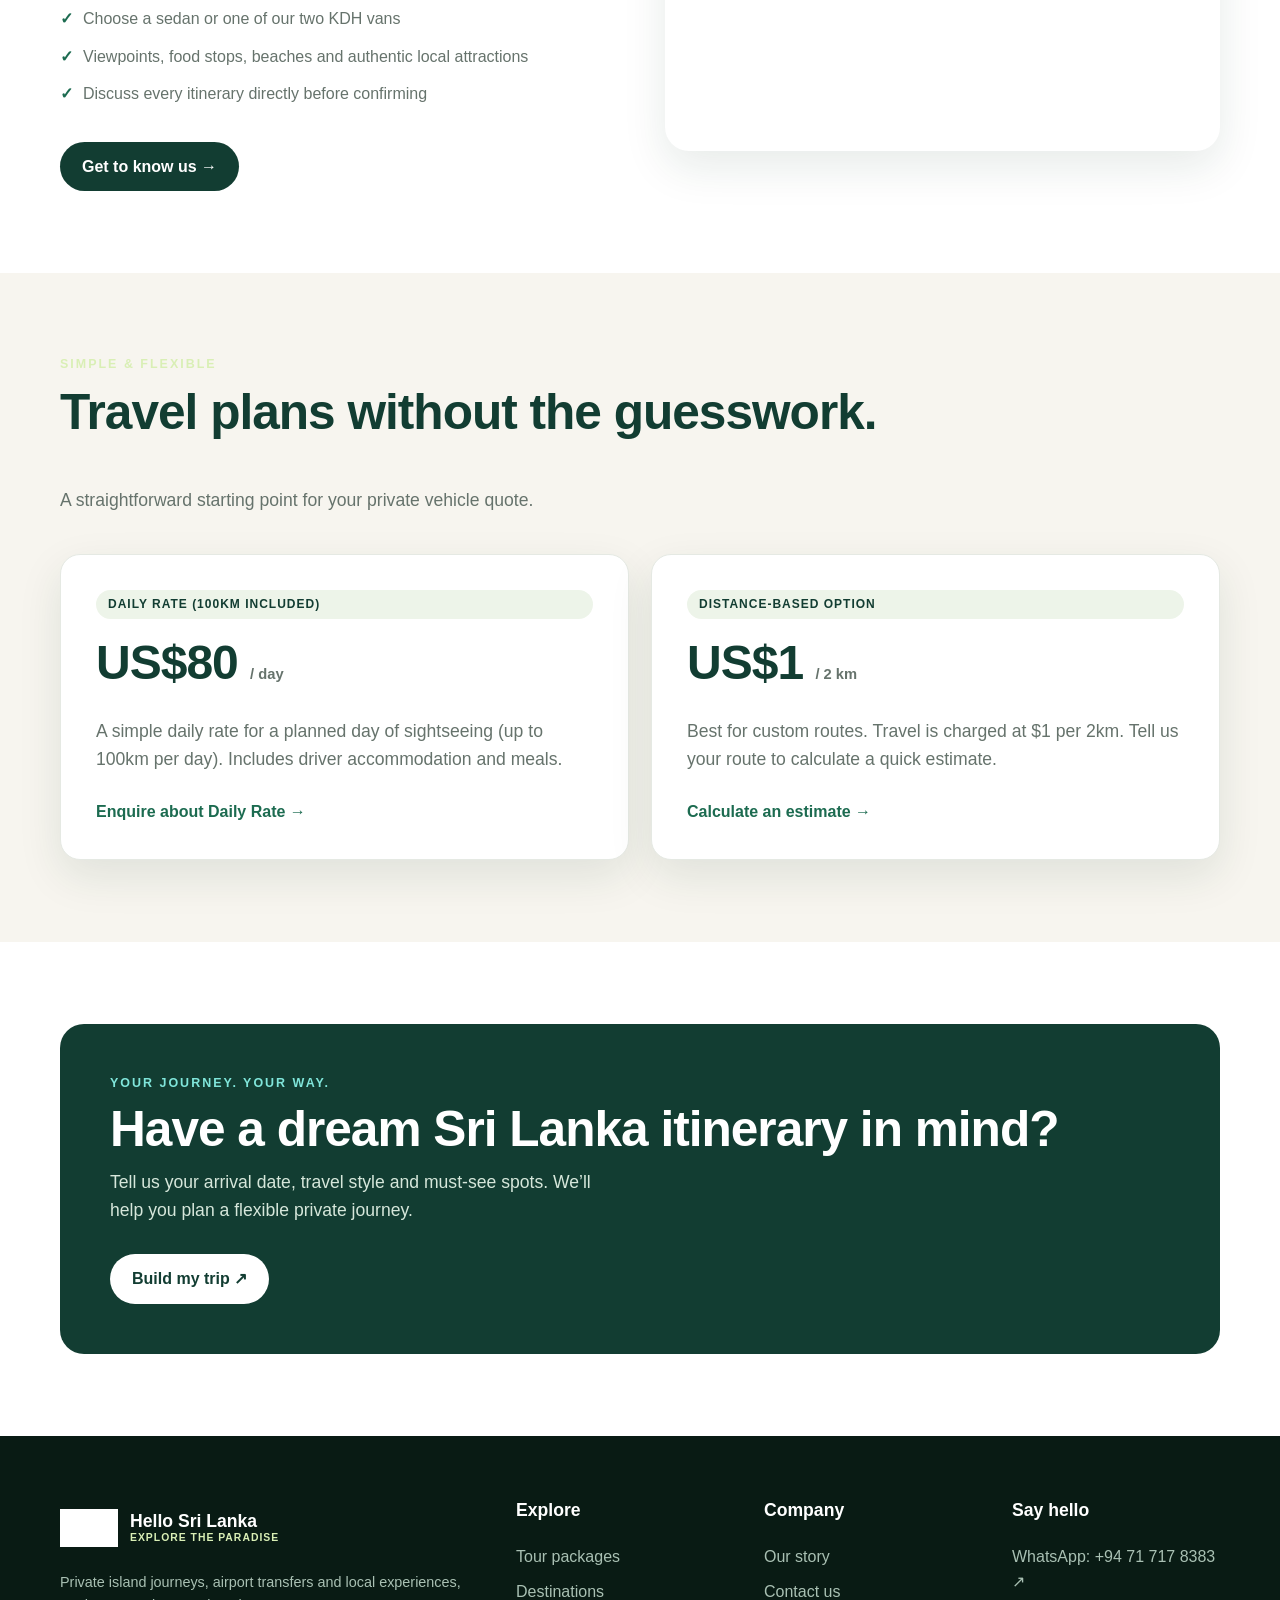
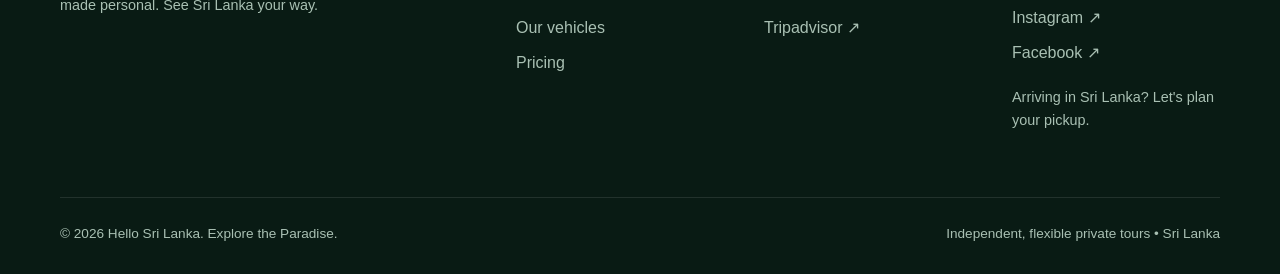
==== commit 2a0dfd34: "Update images and styles in index.html" ====
--- a/index.html
+++ b/index.html
@@ -16,7 +16,7 @@
 .nav-links{display:flex;align-items:center;gap:22px}.nav-links a{color:#3f4c45;font-weight:700;font-size:.91rem;transition:.2s}.nav-links a:hover,.nav-links a.active{color:var(--green)}
 .btn{display:inline-flex;align-items:center;justify-content:center;border:0;border-radius:999px;padding:12px 22px;font-weight:800;cursor:pointer;transition:.2s}.btn.primary{background:var(--green);color:#fff}.btn.primary:hover{background:var(--forest);transform:translateY(-1px)}.btn.white{background:#fff;color:var(--forest)}.btn.outline{border:1px solid var(--green);color:var(--green);background:transparent}.btn.outline:hover{background:var(--green);color:#fff}.btn.dark{background:var(--forest);color:#fff}
 .hamb{display:none;background:#edf3ec;border:0;border-radius:10px;padding:10px;font-size:1.2rem;cursor:pointer;}
-.hero{background-color:#092a20;background-image:linear-gradient(100deg,rgba(9,42,32,.86),rgba(9,42,32,.32)),url('sigiriya.jpg');background-size:cover;background-position:center;color:white;min-height:570px;display:flex;align-items:center}.hero-content{padding:80px 0;max-width:760px}.eyebrow{font-size:.78rem;letter-spacing:2px;text-transform:uppercase;font-weight:900;color:var(--lime);margin-bottom:8px;}h1{font-size:clamp(2.6rem,6.4vw,5.3rem);line-height:1.02;letter-spacing:-2px;margin:17px 0 20px}h1 em{font-style:normal;color:var(--lime)}.hero p{font-size:1.14rem;max-width:630px;color:#eef5ef;margin:0 0 28px}.hero-actions{display:flex;flex-wrap:wrap;gap:12px}.hero-stats{display:flex;gap:30px;flex-wrap:wrap;margin-top:40px;padding-top:30px;border-top:1px solid rgba(255,255,255,.15)}.hero-stats strong{display:block;font-size:1.5rem;line-height:1.1}.hero-stats small{color:#a8c4b9;font-size:.85rem}
+.hero{background-color:#092a20;background-image:linear-gradient(100deg,rgba(9,42,32,.86),rgba(9,42,32,.32)),url('my-sigiriya.jpg');background-size:cover;background-position:center;color:white;min-height:570px;display:flex;align-items:center}.hero-content{padding:80px 0;max-width:760px}.eyebrow{font-size:.78rem;letter-spacing:2px;text-transform:uppercase;font-weight:900;color:var(--lime);margin-bottom:8px}h1{font-size:clamp(2.6rem,6.4vw,5.3rem);line-height:1.02;letter-spacing:-2px;margin:17px 0 20px}h1 em{font-style:normal;color:var(--lime)}.hero p{font-size:1.14rem;max-width:630px;color:#eef5ef;margin:0 0 28px}.hero-actions{display:flex;flex-wrap:wrap;gap:12px}.hero-stats{display:flex;gap:30px;flex-wrap:wrap;margin-top:40px;padding-top:30px;border-top:1px solid rgba(255,255,255,.15)}.hero-stats strong{display:block;font-size:1.5rem;line-height:1.1}.hero-stats small{color:#a8c4b9;font-size:.85rem}
 .trust-strip{background:var(--sand);border-bottom:1px solid var(--line);padding:20px 0}.trust-grid{display:flex;justify-content:space-between;gap:15px;flex-wrap:wrap}.trust-item{font-weight:700;font-size:.9rem;color:var(--forest);display:flex;align-items:center;gap:8px}.trust-item b{color:var(--green)}
 .section{padding:82px 0}.section.alt{background:var(--sand)}.section-top{display:flex;justify-content:space-between;align-items:flex-end;gap:30px;margin-bottom:40px;flex-wrap:wrap}.section h2{font-size:clamp(2rem,4vw,3.1rem);line-height:1.12;letter-spacing:-1px;margin:10px 0 0;color:var(--forest)}.muted{color:var(--muted);font-size:1.1rem;max-width:540px;margin:15px 0 0}
 .grid3{display:grid;grid-template-columns:repeat(3,minmax(0,1fr));gap:22px}.card{border-radius:20px;background:#fff;border:1px solid var(--line);overflow:hidden;box-shadow:var(--shadow)}.card-media{position:relative}.card-media img{width:100%;height:220px;object-fit:cover}.pill{position:absolute;top:15px;left:15px;background:#fff;color:var(--forest);font-size:.75rem;font-weight:800;padding:5px 12px;border-radius:999px;text-transform:uppercase;letter-spacing:1px}.card-body{padding:26px}.meta{font-size:.85rem;color:var(--green);font-weight:800;display:flex;gap:15px;margin-bottom:12px}.card h3{margin:0 0 10px;font-size:1.4rem;color:var(--forest)}.card p{color:var(--muted);margin:0 0 18px;font-size:.95rem}.itinerary{background:#edf4e9;padding:15px;border-radius:12px;font-size:.88rem;color:#405447;line-height:1.5}.card-bottom{display:flex;justify-content:space-between;align-items:flex-end;gap:15px}.card-bottom strong{display:block;font-size:1.4rem;color:var(--forest)}.card-bottom small{font-size:.75rem;color:var(--muted)}.text-link{font-weight:800;color:var(--green)}.text-link:hover{text-decoration:underline}
@@ -24,10 +24,10 @@
 .split{display:grid;grid-template-columns:1fr 1fr;gap:50px;align-items:center}.split-image{border-radius:24px;height:500px;width:100%;object-fit:cover;box-shadow:var(--shadow)}.checks{list-style:none;padding:0;margin:25px 0 35px}.checks li{margin:12px 0;color:var(--muted);display:flex;gap:10px}.checks li::before{content:'✓';color:var(--green);font-weight:900}
 .grid2{display:grid;grid-template-columns:repeat(auto-fit,minmax(300px,1fr));gap:22px}.pricebox{background:#fff;border:1px solid var(--line);border-radius:20px;padding:35px;box-shadow:var(--shadow);display:flex;flex-direction:column}.pricebox .pill{position:static;display:inline-block;background:#edf4e9;margin-bottom:20px}.price{font-size:3rem;font-weight:900;color:var(--forest);letter-spacing:-1px;line-height:1;margin-bottom:15px}.price small{font-size:.92rem;font-weight:700;letter-spacing:0;color:var(--muted)}.pricebox p{margin-bottom:25px}
 .banner{background:var(--forest);border-radius:24px;padding:50px;color:#fff;display:flex;justify-content:space-between;align-items:center;gap:30px;flex-wrap:wrap}.banner h2{color:#fff;margin:0 0 10px}.banner p{margin:0;color:#d6e7db;font-size:1.1rem;max-width:500px}
-.footer{background:#091b14;color:#a9c0b3;padding:60px 0 30px}.footer-grid{display:grid;grid-template-columns:2fr 1fr 1fr 1fr;gap:40px;margin-bottom:50px}.footer-grid .brand{color:#fff}.footer-grid p{font-size:.9rem;line-height:1.6;margin-top:20px}.footer h4{color:#fff;font-size:1.1rem;margin:0 0 20px}.footer-grid a{display:block;margin:10px 0;transition:.2s}.footer-grid a:hover{color:#fff}.footer-bottom{border-top:1px solid rgba(255,255,255,.1);padding-top:25px;display:flex;justify-content:space-between;font-size:.85rem;flex-wrap:wrap;gap:15px}
+.footer{background:#091b14;color:#a9c0b3;padding:60px 0 30px}.footer-grid{display:grid;grid-template-columns:2fr 1fr 1fr 1fr;gap:40px;margin-bottom:50px}.footer-grid .brand,.footer-inner .logo{color:#fff;display:flex;align-items:center;gap:12px;font-weight:900;font-size:1.1rem}.footer-grid .brand img,.footer-inner .logo img{height:45px;filter:brightness(0) invert(1)}.footer-grid p{font-size:.9rem;line-height:1.6;margin-top:20px}.footer h4{color:#fff;font-size:1.1rem;margin:0 0 20px}.footer-grid a{display:block;margin:10px 0;transition:.2s}.footer-grid a:hover{color:#fff}.footer-bottom,.footer-inner{border-top:1px solid rgba(255,255,255,.1);padding-top:25px;display:flex;justify-content:space-between;font-size:.85rem;flex-wrap:wrap;gap:15px}
 .wa-float{position:fixed;bottom:20px;right:20px;background:#25D366;color:#fff;padding:15px 25px;border-radius:999px;font-weight:800;box-shadow:0 10px 30px rgba(37,211,102,.3);z-index:40;transition:.2s}.wa-float:hover{transform:translateY(-3px)}
-@media(max-width:980px){.grid3,.grid2,.footer-grid{grid-template-columns:repeat(2,1fr)}.split{grid-template-columns:1fr}.nav-links{gap:13px}.nav-links a{font-size:.83rem}}
-@media(max-width:760px){.wrap{width:min(100% - 30px,1160px)}.nav-inner,.nav{min-height:68px}.hamb{display:block}.nav-links{display:none;position:absolute;top:100%;left:0;right:0;background:#fff;padding:20px;flex-direction:column;border-bottom:1px solid var(--line);box-shadow:var(--shadow);align-items:stretch}.nav-links.show{display:flex}.nav-links a{padding:8px 0;font-size:1rem}.nav-cta{display:none}.grid3,.grid2,.footer-grid{grid-template-columns:1fr}.hero-content{padding:50px 0}.hero{min-height:540px}.section{padding:60px 0}.banner{padding:30px;flex-direction:column;text-align:center}.banner .btn{width:100%}.dest-card img{height:230px}.split-image{min-height:280px;height:auto}}
+@media(max-width:980px){.grid3,.grid2,.footer-grid{grid-template-columns:repeat(2,1fr)}.split{grid-template-columns:1fr}.nav-links,.navlinks{gap:13px}.nav-links a,.navlinks a{font-size:.83rem}}
+@media(max-width:760px){.wrap{width:min(100% - 30px,1160px)}.nav-inner,.nav{min-height:68px}.hamb,.menu-btn{display:block}.nav-links,.navlinks{display:none;position:absolute;top:100%;left:0;right:0;background:#fff;padding:20px;flex-direction:column;border-bottom:1px solid var(--line);box-shadow:var(--shadow);align-items:stretch}.nav-links.show,.navlinks.open{display:flex}.nav-links a,.navlinks a{padding:8px 0;font-size:1rem}.nav-cta{display:none}.grid3,.grid2,.footer-grid{grid-template-columns:1fr}.hero-content{padding:50px 0}.hero{min-height:540px}.section{padding:60px 0}.banner{padding:30px;flex-direction:column;text-align:center}.banner .btn{width:100%}.dest-card img{height:230px}.split-image{min-height:280px;height:auto}}
 </style>
 <script>
 document.addEventListener('DOMContentLoaded', () => {
@@ -45,7 +45,7 @@
 <body>
 <header class="nav">
 <div class="wrap nav-inner">
-<a class="brand" href="index.html" aria-label="Hello Sri Lanka home">
+<a class="brand logo" href="index.html" aria-label="Hello Sri Lanka home">
 <img src="logo.jpeg" alt="Hello Sri Lanka logo">
 <span>Hello Sri Lanka<small>EXPLORE THE PARADISE</small></span>
 </a>
@@ -102,42 +102,42 @@
 </div>
 <div class="grid3">
 <article class="card">
-<div class="card-media"><img loading="lazy" src="sigiriya.jpg" alt="Culture and Nature"><span class="pill">Culture & nature</span></div>
+<div class="card-media"><img loading="lazy" src="my-sigiriya.jpg" alt="Culture and Nature"><span class="pill">Culture & nature</span></div>
 <div class="card-body">
 <div class="meta"><span>◷ 7 days</span><span>🚙 Private journey</span></div>
 <h3>Classic Sri Lanka</h3>
 <p>Culture, landscapes and hill-country highlights in one memorable route.</p>
 <div class="itinerary"><b>Suggested route</b><br>Colombo → Sigiriya → Kandy → Nuwara Eliya → Ella</div>
 <div class="card-bottom" style="margin-top:20px">
-<div><strong>$560</strong><small>Illustrative 7-day vehicle rate at $80/day</small></div>
+<div><strong>$560</strong><small>Transport & Driver only</small></div>
 <a class="text-link" href="https://wa.me/94717178383">Enquire ↗</a>
 </div>
 </div>
 </article>
 
-<article class="card">
-<div class="card-media"><img loading="lazy" src="kandy.jpg" alt="Island Highlights"><span class="pill">Most popular idea</span></div>
+<article class="card" style="border: 2px solid var(--green);">
+<div class="card-media"><img loading="lazy" src="my-kandy.jpg" alt="Island Highlights"><span class="pill" style="background:var(--green); color:white;">Most popular idea</span></div>
 <div class="card-body">
 <div class="meta"><span>◷ 10 days</span><span>🚙 Private journey</span></div>
 <h3>The Island Highlights</h3>
 <p>A balanced first-time adventure from ancient cities to scenic trains and beaches.</p>
 <div class="itinerary"><b>Suggested route</b><br>Negombo → Sigiriya → Kandy → Ella → South Coast</div>
 <div class="card-bottom" style="margin-top:20px">
-<div><strong>$800</strong><small>Illustrative 10-day vehicle rate at $80/day</small></div>
+<div><strong>$800</strong><small>Transport & Driver only</small></div>
 <a class="text-link" href="https://wa.me/94717178383">Enquire ↗</a>
 </div>
 </div>
 </article>
 
 <article class="card">
-<div class="card-media"><img loading="lazy" src="mirissa.jpg" alt="Beach Escape"><span class="pill">Beach escape</span></div>
+<div class="card-media"><img loading="lazy" src="my-mirissa.jpg" alt="Beach Escape"><span class="pill">Beach escape</span></div>
 <div class="card-body">
 <div class="meta"><span>◷ 6 days</span><span>🚙 Private journey</span></div>
 <h3>Southern Slow Travel</h3>
 <p>Beach cafés, laid-back villages, ocean views and time to recharge.</p>
 <div class="itinerary"><b>Suggested route</b><br>Galle → Mirissa → Hiriketiya → Tangalle</div>
 <div class="card-bottom" style="margin-top:20px">
-<div><strong>$480</strong><small>Illustrative 6-day vehicle rate at $80/day</small></div>
+<div><strong>$480</strong><small>Transport & Driver only</small></div>
 <a class="text-link" href="https://wa.me/94717178383">Enquire ↗</a>
 </div>
 </div>
@@ -157,12 +157,12 @@
 <a class="text-link" href="destinations.html">All destinations ↗</a>
 </div>
 <div class="grid3">
-<div class="dest-card"><img loading="lazy" src="sigiriya.jpg" alt="Sigiriya & Dambulla"><div class="label">Sigiriya & Dambulla<small>Ancient wonders · Culture</small></div></div>
-<div class="dest-card"><img loading="lazy" src="kandy.jpg" alt="Kandy"><div class="label">Kandy<small>Heritage · Botanical gardens</small></div></div>
-<div class="dest-card"><img loading="lazy" src="nuwaraeliya.jpg" alt="Nuwara Eliya"><div class="label">Nuwara Eliya<small>Tea estates · Cool highlands</small></div></div>
-<div class="dest-card"><img loading="lazy" src="ella.jpg" alt="Ella"><div class="label">Ella & Haputale<small>Viewpoints · Waterfalls</small></div></div>
-<div class="dest-card"><img loading="lazy" src="trinco.jpg" alt="Trincomalee"><div class="label">Trincomalee<small>White sands · East coast</small></div></div>
-<div class="dest-card"><img loading="lazy" src="galle.jpg" alt="Galle"><div class="label">Galle & South Coast<small>Historic fort · Coastal drives</small></div></div>
+<div class="dest-card"><img loading="lazy" src="my-sigiriya.jpg" alt="Sigiriya & Dambulla"><div class="label">Sigiriya & Dambulla<small>Ancient wonders · Culture</small></div></div>
+<div class="dest-card"><img loading="lazy" src="my-kandy.jpg" alt="Kandy"><div class="label">Kandy<small>Heritage · Botanical gardens</small></div></div>
+<div class="dest-card"><img loading="lazy" src="my-nuwaraeliya.jpg" alt="Nuwara Eliya"><div class="label">Nuwara Eliya<small>Tea estates · Cool highlands</small></div></div>
+<div class="dest-card"><img loading="lazy" src="my-ella.jpg" alt="Ella"><div class="label">Ella & Haputale<small>Viewpoints · Waterfalls</small></div></div>
+<div class="dest-card"><img loading="lazy" src="my-trinco.jpg" alt="Trincomalee"><div class="label">Trincomalee<small>White sands · East coast</small></div></div>
+<div class="dest-card"><img loading="lazy" src="my-galle.jpg" alt="Galle"><div class="label">Galle & South Coast<small>Historic fort · Coastal drives</small></div></div>
 </div>
 </div>
 </section>
@@ -182,7 +182,7 @@
 </ul>
 <a class="btn dark" href="about.html">Get to know us →</a>
 </div>
-<img class="split-image" loading="lazy" src="ella.jpg" alt="Scenic road trip in Sri Lanka">
+<img class="split-image" loading="lazy" src="my-ella.jpg" alt="Scenic road trip in Sri Lanka">
 </div>
 </section>
 
@@ -197,16 +197,16 @@
 </div>
 <div class="grid2">
 <div class="pricebox">
-<span class="pill">Daily option</span>
-<div class="price">$80 <small>/ day</small></div>
-<p class="muted">A simple daily rate to start planning your tour. Confirm itinerary, inclusions and any additional charges with us.</p>
-<a class="text-link" href="pricing.html">Pricing details →</a>
+<span class="pill" style="font-weight:900;">Daily Rate (100km included)</span>
+<div class="price">US$80 <small>/ day</small></div>
+<p class="muted">A simple daily rate for a planned day of sightseeing (up to 100km per day). Includes driver accommodation and meals.</p>
+<a class="text-link" href="https://wa.me/94717178383">Enquire about Daily Rate →</a>
 </div>
 <div class="pricebox">
-<span class="pill">Distance-based option</span>
-<div class="price">Rs.150 <small>/ km</small></div>
-<p class="muted">Plus Rs.5,000 per day for driver food and accommodation. Tell us your route for an estimate.</p>
-<a class="text-link" href="pricing.html">Calculate an estimate →</a>
+<span class="pill" style="font-weight:900;">Distance-based option</span>
+<div class="price">US$1 <small>/ 2 km</small></div>
+<p class="muted">Best for custom routes. Travel is charged at $1 per 2km. Tell us your route to calculate a quick estimate.</p>
+<a class="text-link" href="https://wa.me/94717178383">Calculate an estimate →</a>
 </div>
 </div>
 </div>
@@ -264,5 +264,17 @@
 </div>
 </footer>
 <a class="wa-float" href="https://wa.me/94717178383" target="_blank" rel="noopener" aria-label="Chat with Hello Sri Lanka on WhatsApp">✆ &nbsp; Chat on WhatsApp</a>
+<script>
+document.addEventListener('DOMContentLoaded', () => {
+  const btn = document.getElementById('menuToggle');
+  const menu = document.getElementById('navLinks');
+  if(btn && menu){
+    btn.addEventListener('click', () => {
+      menu.classList.toggle('show');
+      btn.textContent = menu.classList.contains('show') ? '✕' : '☰';
+    });
+  }
+});
+</script>
 </body>
 </html>
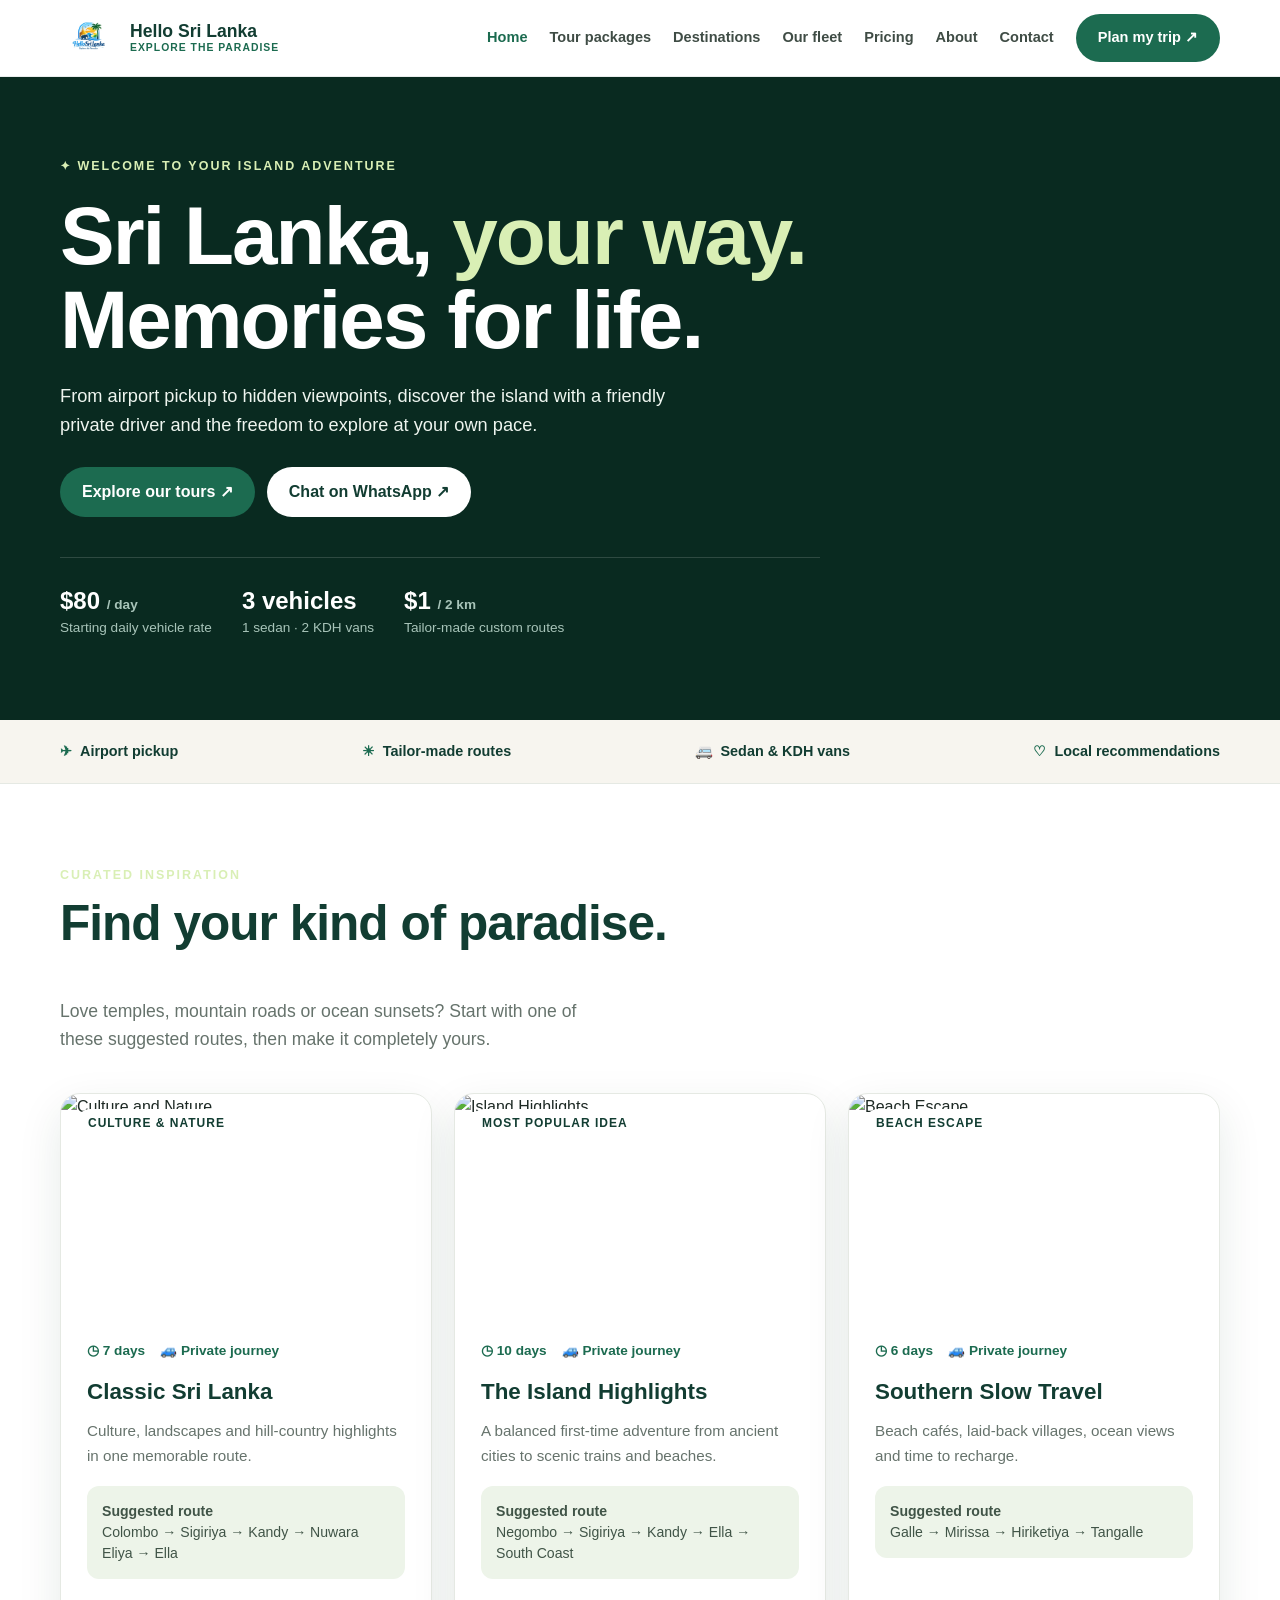
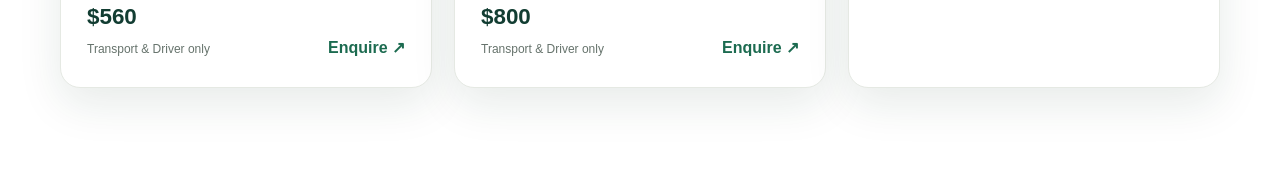
==== commit 8eeb12f1: "Refactor responsive styles and HTML structure Updated media queries for responsive design and modifi" ====
--- a/index.html
+++ b/index.html
@@ -26,8 +26,8 @@
 .banner{background:var(--forest);border-radius:24px;padding:50px;color:#fff;display:flex;justify-content:space-between;align-items:center;gap:30px;flex-wrap:wrap}.banner h2{color:#fff;margin:0 0 10px}.banner p{margin:0;color:#d6e7db;font-size:1.1rem;max-width:500px}
 .footer{background:#091b14;color:#a9c0b3;padding:60px 0 30px}.footer-grid{display:grid;grid-template-columns:2fr 1fr 1fr 1fr;gap:40px;margin-bottom:50px}.footer-grid .brand,.footer-inner .logo{color:#fff;display:flex;align-items:center;gap:12px;font-weight:900;font-size:1.1rem}.footer-grid .brand img,.footer-inner .logo img{height:45px;filter:brightness(0) invert(1)}.footer-grid p{font-size:.9rem;line-height:1.6;margin-top:20px}.footer h4{color:#fff;font-size:1.1rem;margin:0 0 20px}.footer-grid a{display:block;margin:10px 0;transition:.2s}.footer-grid a:hover{color:#fff}.footer-bottom,.footer-inner{border-top:1px solid rgba(255,255,255,.1);padding-top:25px;display:flex;justify-content:space-between;font-size:.85rem;flex-wrap:wrap;gap:15px}
 .wa-float{position:fixed;bottom:20px;right:20px;background:#25D366;color:#fff;padding:15px 25px;border-radius:999px;font-weight:800;box-shadow:0 10px 30px rgba(37,211,102,.3);z-index:40;transition:.2s}.wa-float:hover{transform:translateY(-3px)}
-@media(max-width:980px){.grid3,.grid2,.footer-grid{grid-template-columns:repeat(2,1fr)}.split{grid-template-columns:1fr}.nav-links,.navlinks{gap:13px}.nav-links a,.navlinks a{font-size:.83rem}}
-@media(max-width:760px){.wrap{width:min(100% - 30px,1160px)}.nav-inner,.nav{min-height:68px}.hamb,.menu-btn{display:block}.nav-links,.navlinks{display:none;position:absolute;top:100%;left:0;right:0;background:#fff;padding:20px;flex-direction:column;border-bottom:1px solid var(--line);box-shadow:var(--shadow);align-items:stretch}.nav-links.show,.navlinks.open{display:flex}.nav-links a,.navlinks a{padding:8px 0;font-size:1rem}.nav-cta{display:none}.grid3,.grid2,.footer-grid{grid-template-columns:1fr}.hero-content{padding:50px 0}.hero{min-height:540px}.section{padding:60px 0}.banner{padding:30px;flex-direction:column;text-align:center}.banner .btn{width:100%}.dest-card img{height:230px}.split-image{min-height:280px;height:auto}}
+@media(max-width:980px){.grid3,.grid2,.footer-grid{grid-template-columns:repeat(2,1fr)}.split{grid-template-columns:1fr}.nav-links{gap:13px}.nav-links a{font-size:.83rem}}
+@media(max-width:760px){.wrap{width:min(100% - 30px,1160px)}.nav-inner,.nav{min-height:68px}.hamb,.menu-btn{display:block}.nav-links{display:none;position:absolute;top:100%;left:0;right:0;background:#fff;padding:20px;flex-direction:column;border-bottom:1px solid var(--line);box-shadow:var(--shadow);align-items:stretch}.nav-links.show{display:flex}.nav-links a{padding:8px 0;font-size:1rem}.nav-cta{display:none}.grid3,.grid2,.footer-grid{grid-template-columns:1fr}.hero-content{padding:50px 0}.hero{min-height:540px}.section{padding:60px 0}.banner{padding:30px;flex-direction:column;text-align:center}.banner .btn{width:100%}.dest-card img{height:230px}.split-image{min-height:280px;height:auto}}
 </style>
 <script>
 document.addEventListener('DOMContentLoaded', () => {
@@ -62,6 +62,7 @@
 <button class="hamb" id="menuToggle" aria-label="Toggle menu">☰</button>
 </div>
 </header>
+
 <main>
 <section class="hero">
 <div class="wrap">
@@ -76,7 +77,8 @@
 <div class="hero-stats">
 <div><strong>$80 <small>/ day</small></strong><small>Starting daily vehicle rate</small></div>
 <div><strong>3 vehicles</strong><small>1 sedan · 2 KDH vans</small></div>
-<div><strong>100% private</strong><small>Flexible island adventures</small></div>
+<!-- අලුතින් වෙනස් කරපු කොටස මෙන්න -->
+<div><strong>$1 <small>/ 2 km</small></strong><small>Tailor-made custom routes</small></div>
 </div>
 </div>
 </div>
@@ -115,8 +117,8 @@
 </div>
 </article>
 
-<article class="card" style="border: 2px solid var(--green);">
-<div class="card-media"><img loading="lazy" src="my-kandy.jpg" alt="Island Highlights"><span class="pill" style="background:var(--green); color:white;">Most popular idea</span></div>
+<article class="card">
+<div class="card-media"><img loading="lazy" src="my-kandy.jpg" alt="Island Highlights"><span class="pill">Most popular idea</span></div>
 <div class="card-body">
 <div class="meta"><span>◷ 10 days</span><span>🚙 Private journey</span></div>
 <h3>The Island Highlights</h3>
@@ -136,145 +138,4 @@
 <h3>Southern Slow Travel</h3>
 <p>Beach cafés, laid-back villages, ocean views and time to recharge.</p>
 <div class="itinerary"><b>Suggested route</b><br>Galle → Mirissa → Hiriketiya → Tangalle</div>
-<div class="card-bottom" style="margin-top:20px">
-<div><strong>$480</strong><small>Transport & Driver only</small></div>
-<a class="text-link" href="https://wa.me/94717178383">Enquire ↗</a>
-</div>
-</div>
-</article>
-</div>
-<p style="text-align:center;margin:33px 0 0"><a class="btn outline" href="tours.html">View all tour ideas →</a></p>
-</div>
-</section>
-
-<section class="section alt">
-<div class="wrap">
-<div class="section-top">
-<div>
-<div class="eyebrow">MUST-SEE PLACES</div>
-<h2>A little island. So much wonder.</h2>
-</div>
-<a class="text-link" href="destinations.html">All destinations ↗</a>
-</div>
-<div class="grid3">
-<div class="dest-card"><img loading="lazy" src="my-sigiriya.jpg" alt="Sigiriya & Dambulla"><div class="label">Sigiriya & Dambulla<small>Ancient wonders · Culture</small></div></div>
-<div class="dest-card"><img loading="lazy" src="my-kandy.jpg" alt="Kandy"><div class="label">Kandy<small>Heritage · Botanical gardens</small></div></div>
-<div class="dest-card"><img loading="lazy" src="my-nuwaraeliya.jpg" alt="Nuwara Eliya"><div class="label">Nuwara Eliya<small>Tea estates · Cool highlands</small></div></div>
-<div class="dest-card"><img loading="lazy" src="my-ella.jpg" alt="Ella"><div class="label">Ella & Haputale<small>Viewpoints · Waterfalls</small></div></div>
-<div class="dest-card"><img loading="lazy" src="my-trinco.jpg" alt="Trincomalee"><div class="label">Trincomalee<small>White sands · East coast</small></div></div>
-<div class="dest-card"><img loading="lazy" src="my-galle.jpg" alt="Galle"><div class="label">Galle & South Coast<small>Historic fort · Coastal drives</small></div></div>
-</div>
-</div>
-</section>
-
-<section class="section">
-<div class="wrap split">
-<div>
-<div class="eyebrow">MORE THAN A RIDE</div>
-<h2>One local connection. An unforgettable journey.</h2>
-<p class="muted">We help overseas visitors explore Sri Lanka with comfortable private transport, flexible daily planning and suggestions for lesser-known places along the way.</p>
-<ul class="checks">
-<li>Pickup from Bandaranaike International Airport (CMB) by arrangement</li>
-<li>Friendly, flexible private travel throughout Sri Lanka</li>
-<li>Choose a sedan or one of our two KDH vans</li>
-<li>Viewpoints, food stops, beaches and authentic local attractions</li>
-<li>Discuss every itinerary directly before confirming</li>
-</ul>
-<a class="btn dark" href="about.html">Get to know us →</a>
-</div>
-<img class="split-image" loading="lazy" src="my-ella.jpg" alt="Scenic road trip in Sri Lanka">
-</div>
-</section>
-
-<section class="section alt">
-<div class="wrap">
-<div class="section-top">
-<div>
-<div class="eyebrow">SIMPLE & FLEXIBLE</div>
-<h2>Travel plans without the guesswork.</h2>
-</div>
-<p class="muted">A straightforward starting point for your private vehicle quote.</p>
-</div>
-<div class="grid2">
-<div class="pricebox">
-<span class="pill" style="font-weight:900;">Daily Rate (100km included)</span>
-<div class="price">US$80 <small>/ day</small></div>
-<p class="muted">A simple daily rate for a planned day of sightseeing (up to 100km per day). Includes driver accommodation and meals.</p>
-<a class="text-link" href="https://wa.me/94717178383">Enquire about Daily Rate →</a>
-</div>
-<div class="pricebox">
-<span class="pill" style="font-weight:900;">Distance-based option</span>
-<div class="price">US$1 <small>/ 2 km</small></div>
-<p class="muted">Best for custom routes. Travel is charged at $1 per 2km. Tell us your route to calculate a quick estimate.</p>
-<a class="text-link" href="https://wa.me/94717178383">Calculate an estimate →</a>
-</div>
-</div>
-</div>
-</section>
-
-<section class="section">
-<div class="wrap">
-<div class="banner">
-<div>
-<div class="eyebrow" style="color:#80e6db">YOUR JOURNEY. YOUR WAY.</div>
-<h2>Have a dream Sri Lanka itinerary in mind?</h2>
-<p>Tell us your arrival date, travel style and must-see spots. We’ll help you plan a flexible private journey.</p>
-</div>
-<a class="btn white" href="https://wa.me/94717178383">Build my trip ↗</a>
-</div>
-</div>
-</section>
-</main>
-
-<footer class="footer">
-<div class="wrap">
-<div class="footer-grid">
-<div>
-<a class="brand" href="index.html" style="color:white">
-<img src="logo.jpeg" alt="Hello Sri Lanka">
-<span>Hello Sri Lanka<small style="color:#d9efb5">EXPLORE THE PARADISE</small></span>
-</a>
-<p>Private island journeys, airport transfers and local experiences, made personal. See Sri Lanka your way.</p>
-</div>
-<div>
-<h4>Explore</h4>
-<a href="tours.html">Tour packages</a>
-<a href="destinations.html">Destinations</a>
-<a href="fleet.html">Our vehicles</a>
-<a href="pricing.html">Pricing</a>
-</div>
-<div>
-<h4>Company</h4>
-<a href="about.html">Our story</a>
-<a href="contact.html">Contact us</a>
-<a href="https://www.tripadvisor.com/Attraction_Review-g293962-d34145031-Reviews-Hello_Srilanka-Colombo_Western_Province.html" target="_blank" rel="noopener">Tripadvisor ↗</a>
-</div>
-<div>
-<h4>Say hello</h4>
-<a href="https://wa.me/94717178383" target="_blank" rel="noopener">WhatsApp: +94 71 717 8383 ↗</a>
-<a href="https://www.instagram.com/hello_srilanka_visit?utm_source=qr" target="_blank" rel="noopener">Instagram ↗</a>
-<a href="https://www.facebook.com/share/1CcuCF72Pj/?mibextid=wwXIfr" target="_blank" rel="noopener">Facebook ↗</a>
-<p>Arriving in Sri Lanka? Let's plan your pickup.</p>
-</div>
-</div>
-<div class="footer-bottom">
-<span>© 2026 Hello Sri Lanka. Explore the Paradise.</span>
-<span>Independent, flexible private tours • Sri Lanka</span>
-</div>
-</div>
-</footer>
-<a class="wa-float" href="https://wa.me/94717178383" target="_blank" rel="noopener" aria-label="Chat with Hello Sri Lanka on WhatsApp">✆ &nbsp; Chat on WhatsApp</a>
-<script>
-document.addEventListener('DOMContentLoaded', () => {
-  const btn = document.getElementById('menuToggle');
-  const menu = document.getElementById('navLinks');
-  if(btn && menu){
-    btn.addEventListener('click', () => {
-      menu.classList.toggle('show');
-      btn.textContent = menu.classList.contains('show') ? '✕' : '☰';
-    });
-  }
-});
-</script>
-</body>
-</html>
+<div class="card-bottom" style="margin-top:20px
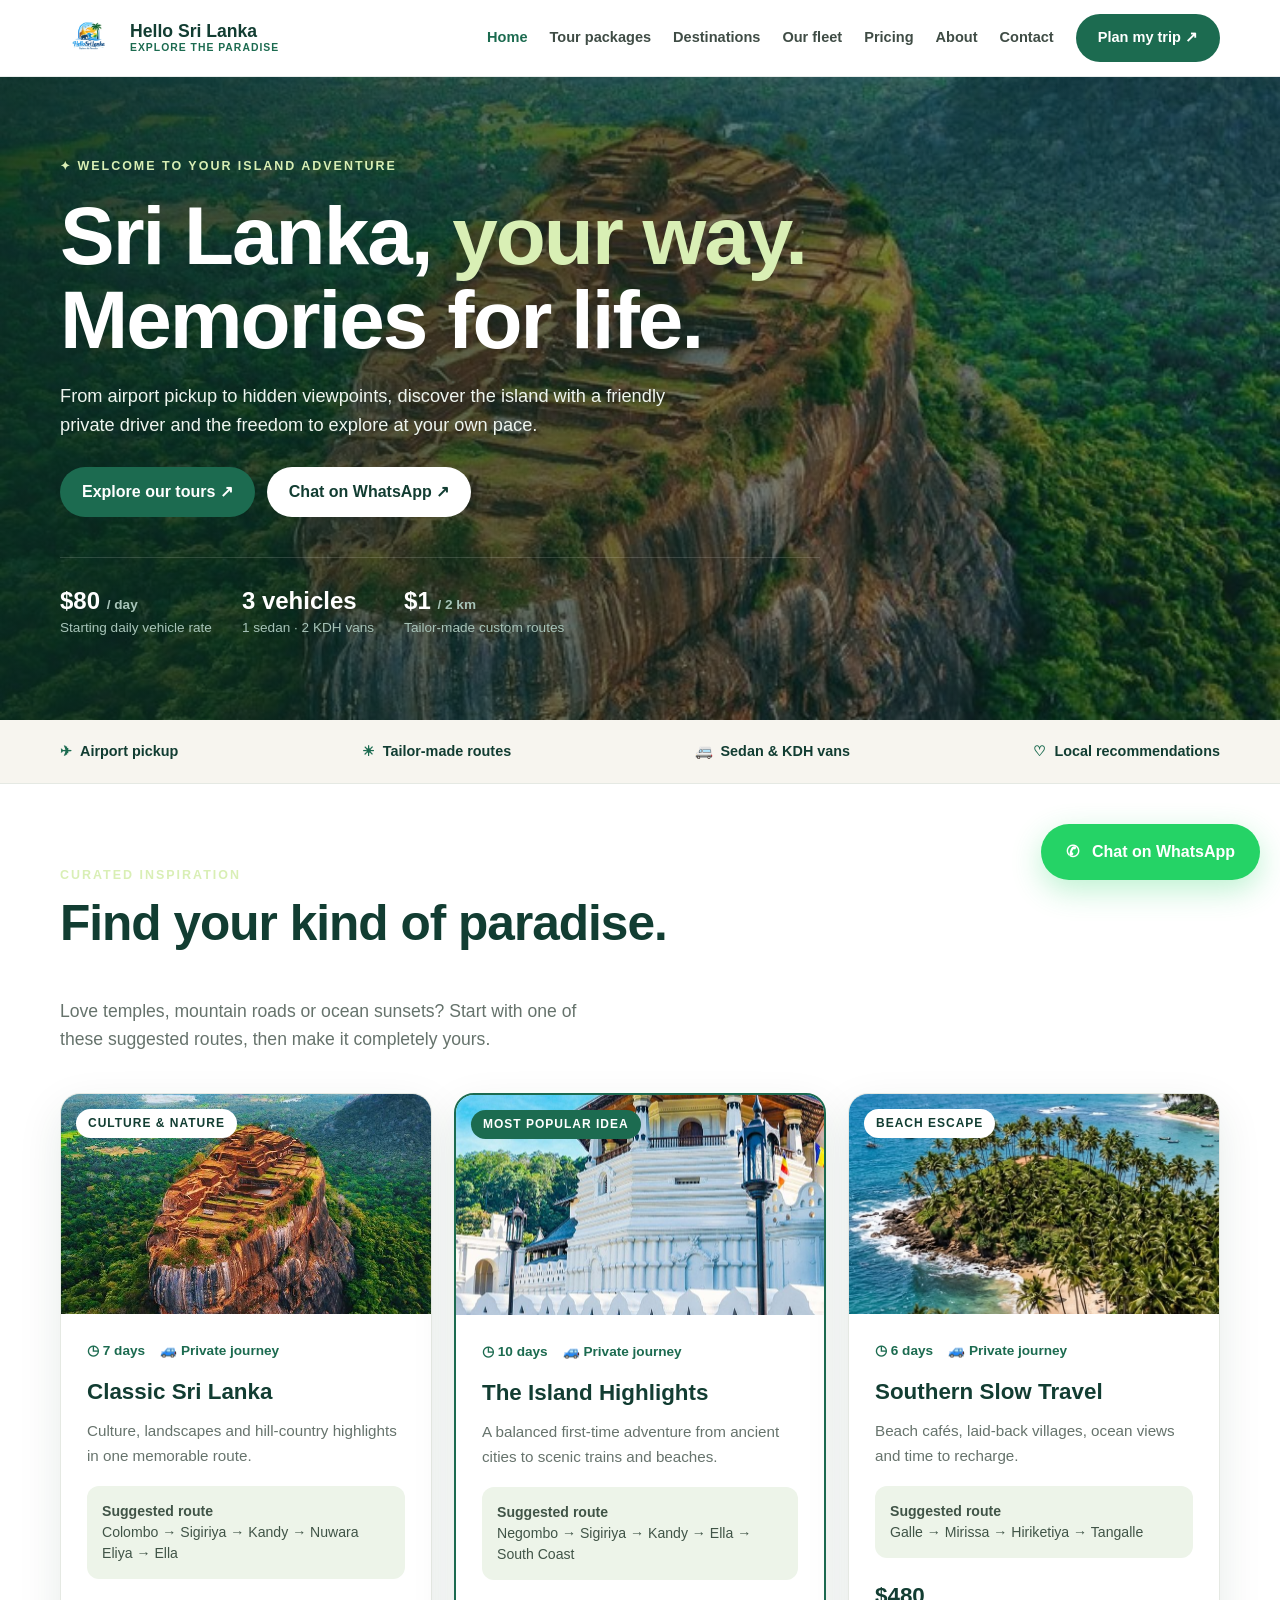
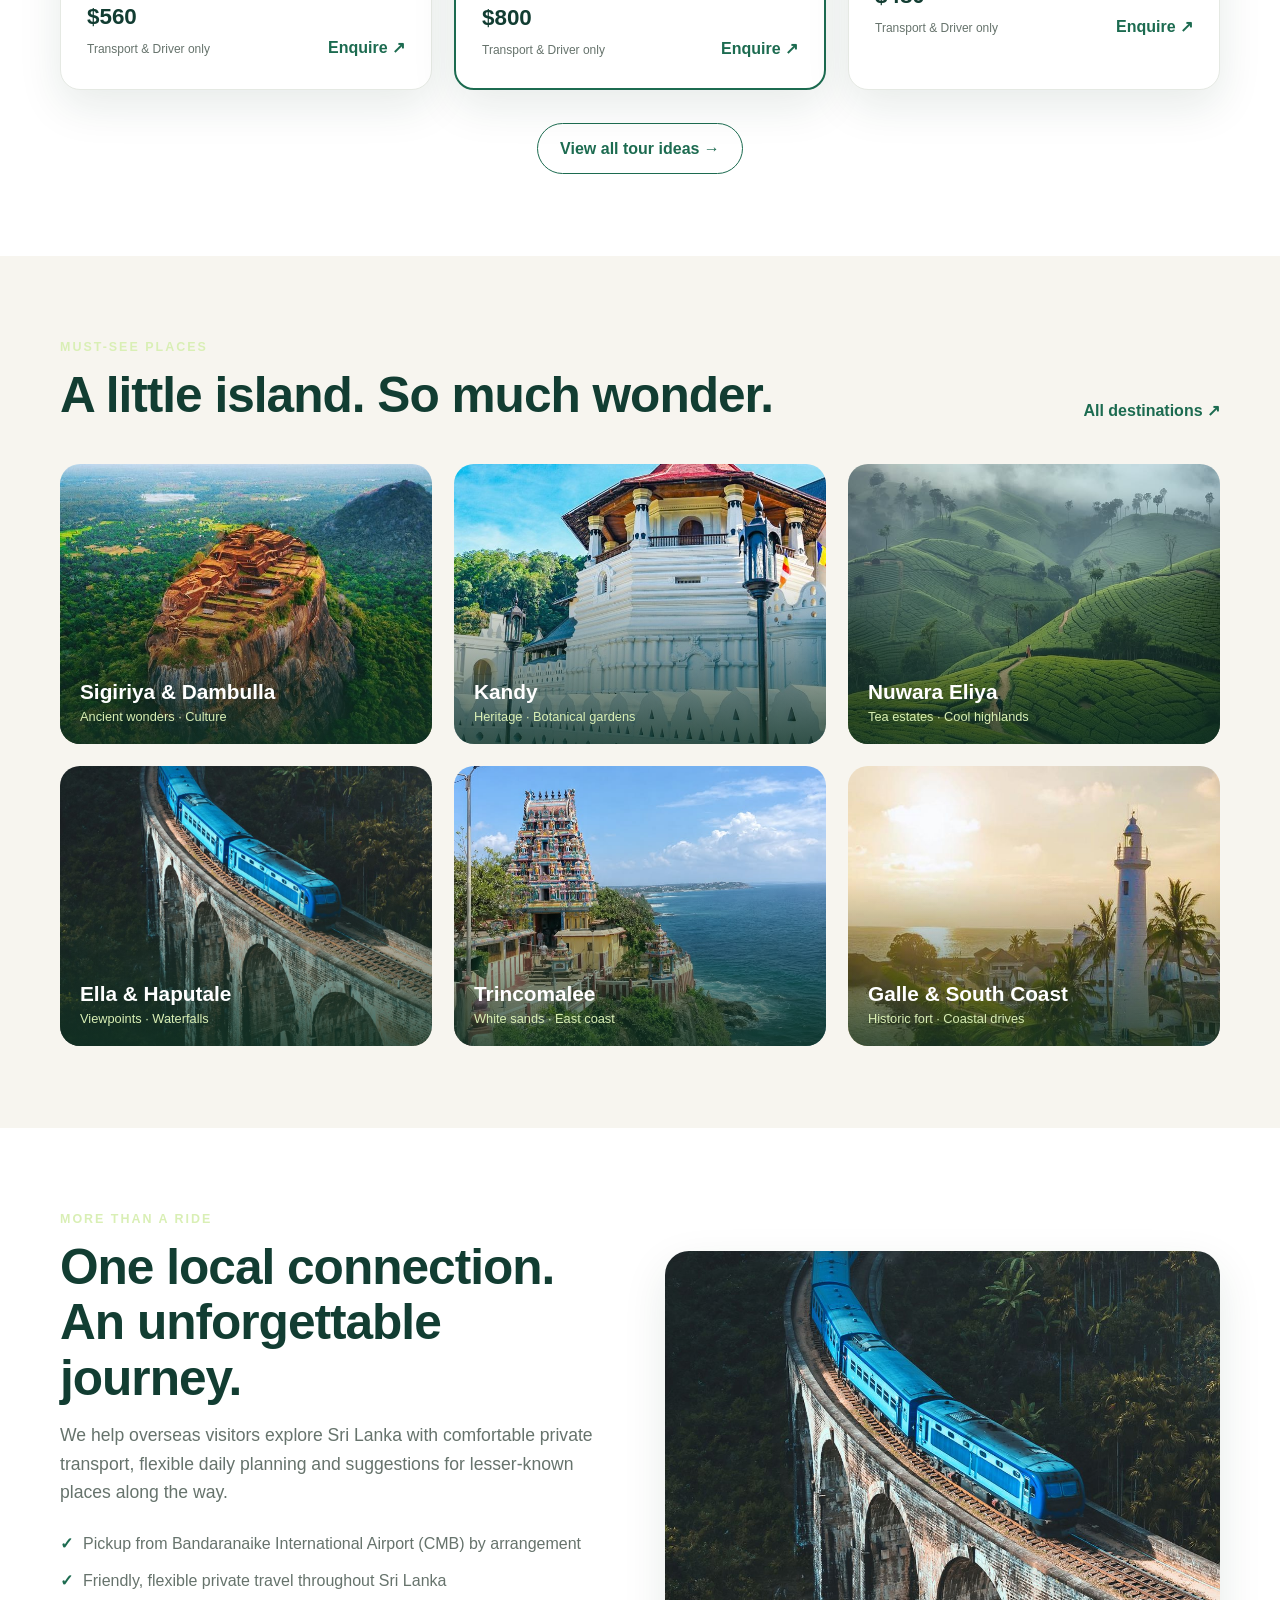
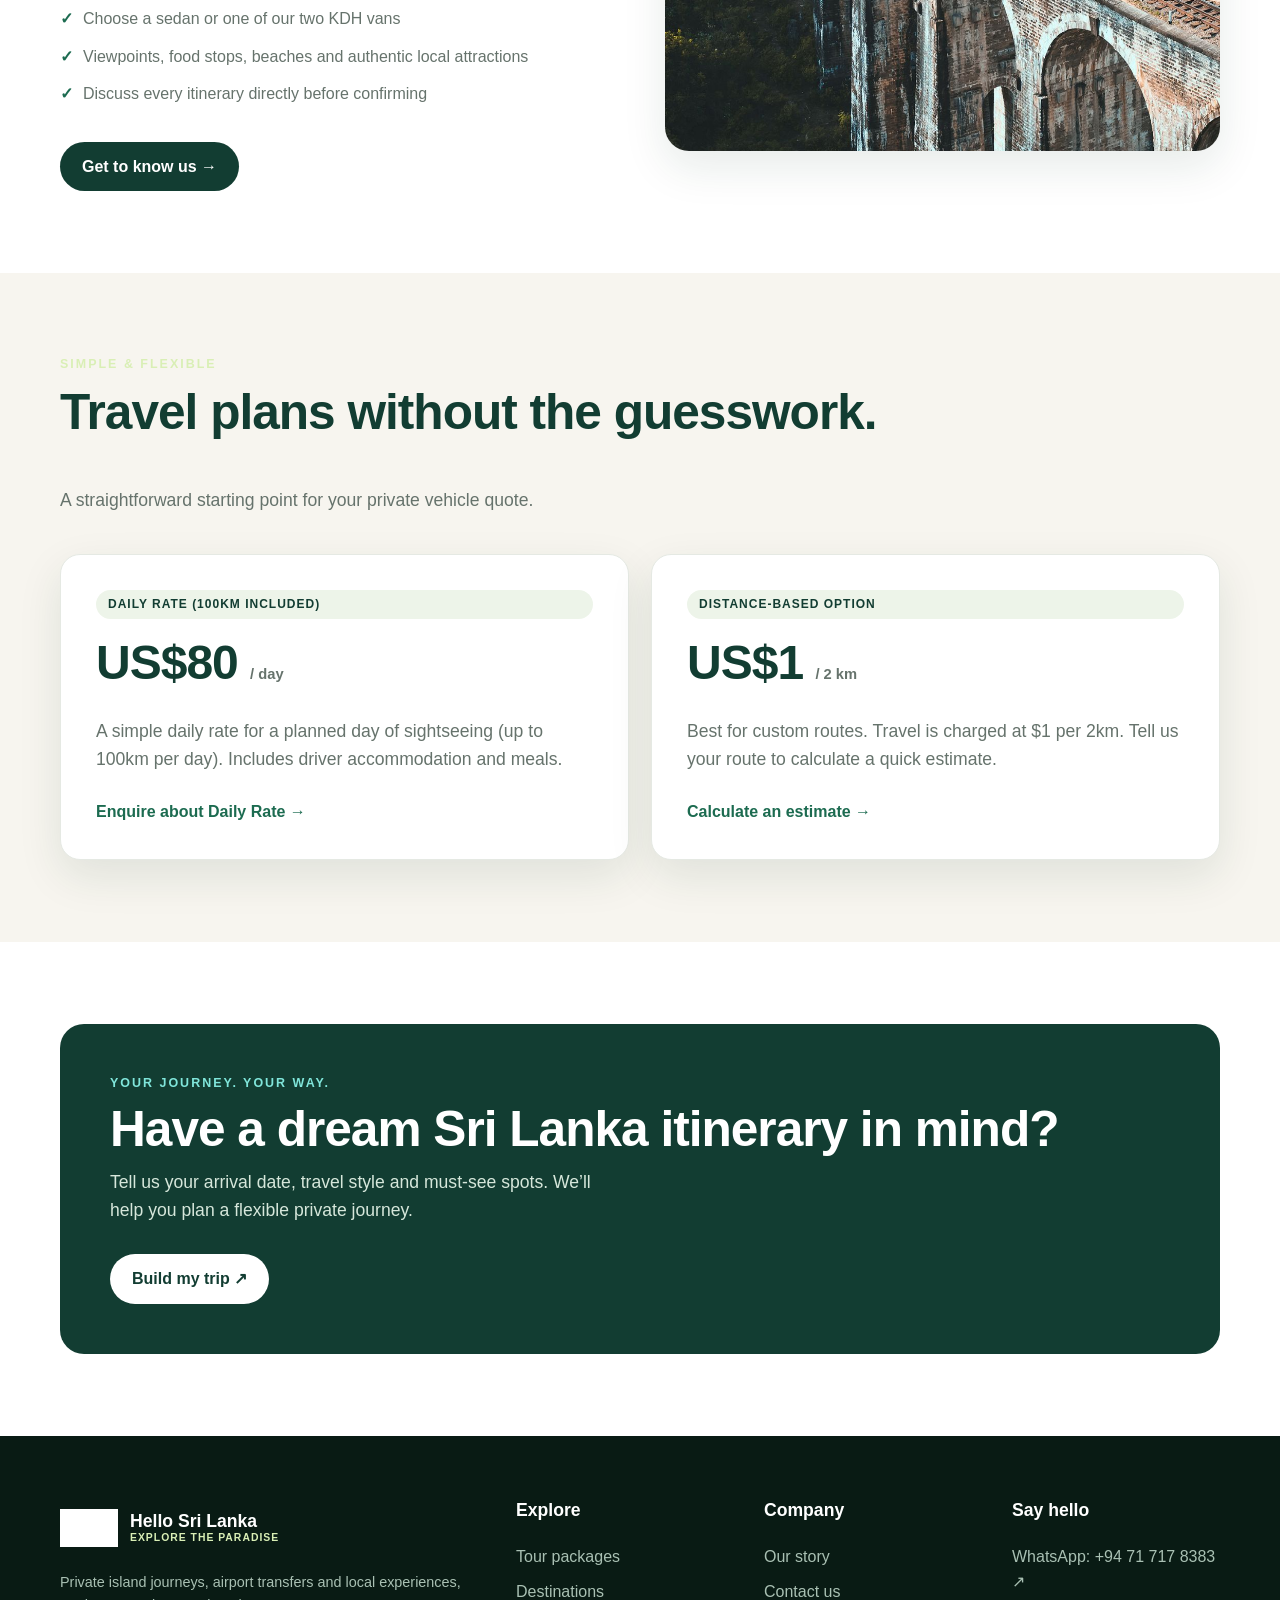
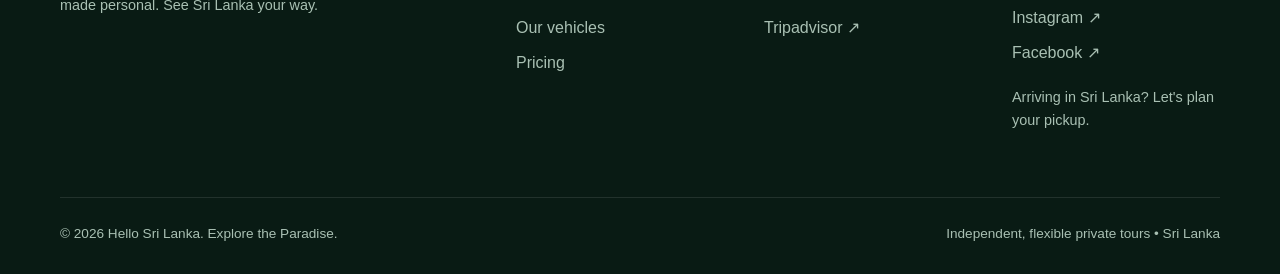
==== commit d084c10e: "Update image references and styles in index.html" ====
--- a/index.html
+++ b/index.html
@@ -16,7 +16,7 @@
 .nav-links{display:flex;align-items:center;gap:22px}.nav-links a{color:#3f4c45;font-weight:700;font-size:.91rem;transition:.2s}.nav-links a:hover,.nav-links a.active{color:var(--green)}
 .btn{display:inline-flex;align-items:center;justify-content:center;border:0;border-radius:999px;padding:12px 22px;font-weight:800;cursor:pointer;transition:.2s}.btn.primary{background:var(--green);color:#fff}.btn.primary:hover{background:var(--forest);transform:translateY(-1px)}.btn.white{background:#fff;color:var(--forest)}.btn.outline{border:1px solid var(--green);color:var(--green);background:transparent}.btn.outline:hover{background:var(--green);color:#fff}.btn.dark{background:var(--forest);color:#fff}
 .hamb{display:none;background:#edf3ec;border:0;border-radius:10px;padding:10px;font-size:1.2rem;cursor:pointer;}
-.hero{background-color:#092a20;background-image:linear-gradient(100deg,rgba(9,42,32,.86),rgba(9,42,32,.32)),url('my-sigiriya.jpg');background-size:cover;background-position:center;color:white;min-height:570px;display:flex;align-items:center}.hero-content{padding:80px 0;max-width:760px}.eyebrow{font-size:.78rem;letter-spacing:2px;text-transform:uppercase;font-weight:900;color:var(--lime);margin-bottom:8px}h1{font-size:clamp(2.6rem,6.4vw,5.3rem);line-height:1.02;letter-spacing:-2px;margin:17px 0 20px}h1 em{font-style:normal;color:var(--lime)}.hero p{font-size:1.14rem;max-width:630px;color:#eef5ef;margin:0 0 28px}.hero-actions{display:flex;flex-wrap:wrap;gap:12px}.hero-stats{display:flex;gap:30px;flex-wrap:wrap;margin-top:40px;padding-top:30px;border-top:1px solid rgba(255,255,255,.15)}.hero-stats strong{display:block;font-size:1.5rem;line-height:1.1}.hero-stats small{color:#a8c4b9;font-size:.85rem}
+.hero{background-color:#092a20;background-image:linear-gradient(100deg,rgba(9,42,32,.86),rgba(9,42,32,.32)),url('sigiriya.jpg');background-size:cover;background-position:center;color:white;min-height:570px;display:flex;align-items:center}.hero-content{padding:80px 0;max-width:760px}.eyebrow{font-size:.78rem;letter-spacing:2px;text-transform:uppercase;font-weight:900;color:var(--lime);margin-bottom:8px}h1{font-size:clamp(2.6rem,6.4vw,5.3rem);line-height:1.02;letter-spacing:-2px;margin:17px 0 20px}h1 em{font-style:normal;color:var(--lime)}.hero p{font-size:1.14rem;max-width:630px;color:#eef5ef;margin:0 0 28px}.hero-actions{display:flex;flex-wrap:wrap;gap:12px}.hero-stats{display:flex;gap:30px;flex-wrap:wrap;margin-top:40px;padding-top:30px;border-top:1px solid rgba(255,255,255,.15)}.hero-stats strong{display:block;font-size:1.5rem;line-height:1.1}.hero-stats small{color:#a8c4b9;font-size:.85rem}
 .trust-strip{background:var(--sand);border-bottom:1px solid var(--line);padding:20px 0}.trust-grid{display:flex;justify-content:space-between;gap:15px;flex-wrap:wrap}.trust-item{font-weight:700;font-size:.9rem;color:var(--forest);display:flex;align-items:center;gap:8px}.trust-item b{color:var(--green)}
 .section{padding:82px 0}.section.alt{background:var(--sand)}.section-top{display:flex;justify-content:space-between;align-items:flex-end;gap:30px;margin-bottom:40px;flex-wrap:wrap}.section h2{font-size:clamp(2rem,4vw,3.1rem);line-height:1.12;letter-spacing:-1px;margin:10px 0 0;color:var(--forest)}.muted{color:var(--muted);font-size:1.1rem;max-width:540px;margin:15px 0 0}
 .grid3{display:grid;grid-template-columns:repeat(3,minmax(0,1fr));gap:22px}.card{border-radius:20px;background:#fff;border:1px solid var(--line);overflow:hidden;box-shadow:var(--shadow)}.card-media{position:relative}.card-media img{width:100%;height:220px;object-fit:cover}.pill{position:absolute;top:15px;left:15px;background:#fff;color:var(--forest);font-size:.75rem;font-weight:800;padding:5px 12px;border-radius:999px;text-transform:uppercase;letter-spacing:1px}.card-body{padding:26px}.meta{font-size:.85rem;color:var(--green);font-weight:800;display:flex;gap:15px;margin-bottom:12px}.card h3{margin:0 0 10px;font-size:1.4rem;color:var(--forest)}.card p{color:var(--muted);margin:0 0 18px;font-size:.95rem}.itinerary{background:#edf4e9;padding:15px;border-radius:12px;font-size:.88rem;color:#405447;line-height:1.5}.card-bottom{display:flex;justify-content:space-between;align-items:flex-end;gap:15px}.card-bottom strong{display:block;font-size:1.4rem;color:var(--forest)}.card-bottom small{font-size:.75rem;color:var(--muted)}.text-link{font-weight:800;color:var(--green)}.text-link:hover{text-decoration:underline}
@@ -29,18 +29,6 @@
 @media(max-width:980px){.grid3,.grid2,.footer-grid{grid-template-columns:repeat(2,1fr)}.split{grid-template-columns:1fr}.nav-links{gap:13px}.nav-links a{font-size:.83rem}}
 @media(max-width:760px){.wrap{width:min(100% - 30px,1160px)}.nav-inner,.nav{min-height:68px}.hamb,.menu-btn{display:block}.nav-links{display:none;position:absolute;top:100%;left:0;right:0;background:#fff;padding:20px;flex-direction:column;border-bottom:1px solid var(--line);box-shadow:var(--shadow);align-items:stretch}.nav-links.show{display:flex}.nav-links a{padding:8px 0;font-size:1rem}.nav-cta{display:none}.grid3,.grid2,.footer-grid{grid-template-columns:1fr}.hero-content{padding:50px 0}.hero{min-height:540px}.section{padding:60px 0}.banner{padding:30px;flex-direction:column;text-align:center}.banner .btn{width:100%}.dest-card img{height:230px}.split-image{min-height:280px;height:auto}}
 </style>
-<script>
-document.addEventListener('DOMContentLoaded', () => {
-  const btn = document.getElementById('menuToggle');
-  const menu = document.getElementById('navLinks');
-  if(btn && menu){
-    btn.addEventListener('click', () => {
-      menu.classList.toggle('show');
-      btn.textContent = menu.classList.contains('show') ? '✕' : '☰';
-    });
-  }
-});
-</script>
 </head>
 <body>
 <header class="nav">
@@ -62,7 +50,6 @@
 <button class="hamb" id="menuToggle" aria-label="Toggle menu">☰</button>
 </div>
 </header>
-
 <main>
 <section class="hero">
 <div class="wrap">
@@ -77,7 +64,6 @@
 <div class="hero-stats">
 <div><strong>$80 <small>/ day</small></strong><small>Starting daily vehicle rate</small></div>
 <div><strong>3 vehicles</strong><small>1 sedan · 2 KDH vans</small></div>
-<!-- අලුතින් වෙනස් කරපු කොටස මෙන්න -->
 <div><strong>$1 <small>/ 2 km</small></strong><small>Tailor-made custom routes</small></div>
 </div>
 </div>
@@ -104,7 +90,7 @@
 </div>
 <div class="grid3">
 <article class="card">
-<div class="card-media"><img loading="lazy" src="my-sigiriya.jpg" alt="Culture and Nature"><span class="pill">Culture & nature</span></div>
+<div class="card-media"><img loading="lazy" src="sigiriya.jpg" alt="Culture and Nature"><span class="pill">Culture & nature</span></div>
 <div class="card-body">
 <div class="meta"><span>◷ 7 days</span><span>🚙 Private journey</span></div>
 <h3>Classic Sri Lanka</h3>
@@ -117,8 +103,8 @@
 </div>
 </article>
 
-<article class="card">
-<div class="card-media"><img loading="lazy" src="my-kandy.jpg" alt="Island Highlights"><span class="pill">Most popular idea</span></div>
+<article class="card" style="border: 2px solid var(--green);">
+<div class="card-media"><img loading="lazy" src="kandy.jpg" alt="Island Highlights"><span class="pill" style="background:var(--green); color:white;">Most popular idea</span></div>
 <div class="card-body">
 <div class="meta"><span>◷ 10 days</span><span>🚙 Private journey</span></div>
 <h3>The Island Highlights</h3>
@@ -132,10 +118,151 @@
 </article>
 
 <article class="card">
-<div class="card-media"><img loading="lazy" src="my-mirissa.jpg" alt="Beach Escape"><span class="pill">Beach escape</span></div>
+<div class="card-media"><img loading="lazy" src="mirissa.jpg" alt="Beach Escape"><span class="pill">Beach escape</span></div>
 <div class="card-body">
 <div class="meta"><span>◷ 6 days</span><span>🚙 Private journey</span></div>
 <h3>Southern Slow Travel</h3>
 <p>Beach cafés, laid-back villages, ocean views and time to recharge.</p>
 <div class="itinerary"><b>Suggested route</b><br>Galle → Mirissa → Hiriketiya → Tangalle</div>
-<div class="card-bottom" style="margin-top:20px
+<div class="card-bottom" style="margin-top:20px">
+<div><strong>$480</strong><small>Transport & Driver only</small></div>
+<a class="text-link" href="https://wa.me/94717178383">Enquire ↗</a>
+</div>
+</div>
+</article>
+</div>
+<p style="text-align:center;margin:33px 0 0"><a class="btn outline" href="tours.html">View all tour ideas →</a></p>
+</div>
+</section>
+
+<section class="section alt">
+<div class="wrap">
+<div class="section-top">
+<div>
+<div class="eyebrow">MUST-SEE PLACES</div>
+<h2>A little island. So much wonder.</h2>
+</div>
+<a class="text-link" href="destinations.html">All destinations ↗</a>
+</div>
+<div class="grid3">
+<div class="dest-card"><img loading="lazy" src="sigiriya.jpg" alt="Sigiriya & Dambulla"><div class="label">Sigiriya & Dambulla<small>Ancient wonders · Culture</small></div></div>
+<div class="dest-card"><img loading="lazy" src="kandy.jpg" alt="Kandy"><div class="label">Kandy<small>Heritage · Botanical gardens</small></div></div>
+<div class="dest-card"><img loading="lazy" src="nuwaraeliya.jpg" alt="Nuwara Eliya"><div class="label">Nuwara Eliya<small>Tea estates · Cool highlands</small></div></div>
+<div class="dest-card"><img loading="lazy" src="ella.jpg" alt="Ella"><div class="label">Ella & Haputale<small>Viewpoints · Waterfalls</small></div></div>
+<div class="dest-card"><img loading="lazy" src="trinco.jpg" alt="Trincomalee"><div class="label">Trincomalee<small>White sands · East coast</small></div></div>
+<div class="dest-card"><img loading="lazy" src="galle.jpg" alt="Galle"><div class="label">Galle & South Coast<small>Historic fort · Coastal drives</small></div></div>
+</div>
+</div>
+</section>
+
+<section class="section">
+<div class="wrap split">
+<div>
+<div class="eyebrow">MORE THAN A RIDE</div>
+<h2>One local connection. An unforgettable journey.</h2>
+<p class="muted">We help overseas visitors explore Sri Lanka with comfortable private transport, flexible daily planning and suggestions for lesser-known places along the way.</p>
+<ul class="checks">
+<li>Pickup from Bandaranaike International Airport (CMB) by arrangement</li>
+<li>Friendly, flexible private travel throughout Sri Lanka</li>
+<li>Choose a sedan or one of our two KDH vans</li>
+<li>Viewpoints, food stops, beaches and authentic local attractions</li>
+<li>Discuss every itinerary directly before confirming</li>
+</ul>
+<a class="btn dark" href="about.html">Get to know us →</a>
+</div>
+<img class="split-image" loading="lazy" src="ella.jpg" alt="Scenic road trip in Sri Lanka">
+</div>
+</section>
+
+<section class="section alt">
+<div class="wrap">
+<div class="section-top">
+<div>
+<div class="eyebrow">SIMPLE & FLEXIBLE</div>
+<h2>Travel plans without the guesswork.</h2>
+</div>
+<p class="muted">A straightforward starting point for your private vehicle quote.</p>
+</div>
+<div class="grid2">
+<div class="pricebox">
+<span class="pill" style="font-weight:900;">Daily Rate (100km included)</span>
+<div class="price">US$80 <small>/ day</small></div>
+<p class="muted">A simple daily rate for a planned day of sightseeing (up to 100km per day). Includes driver accommodation and meals.</p>
+<a class="text-link" href="https://wa.me/94717178383">Enquire about Daily Rate →</a>
+</div>
+<div class="pricebox">
+<span class="pill" style="font-weight:900;">Distance-based option</span>
+<div class="price">US$1 <small>/ 2 km</small></div>
+<p class="muted">Best for custom routes. Travel is charged at $1 per 2km. Tell us your route to calculate a quick estimate.</p>
+<a class="text-link" href="https://wa.me/94717178383">Calculate an estimate →</a>
+</div>
+</div>
+</div>
+</section>
+
+<section class="section">
+<div class="wrap">
+<div class="banner">
+<div>
+<div class="eyebrow" style="color:#80e6db">YOUR JOURNEY. YOUR WAY.</div>
+<h2>Have a dream Sri Lanka itinerary in mind?</h2>
+<p>Tell us your arrival date, travel style and must-see spots. We’ll help you plan a flexible private journey.</p>
+</div>
+<a class="btn white" href="https://wa.me/94717178383">Build my trip ↗</a>
+</div>
+</div>
+</section>
+</main>
+
+<footer class="footer">
+<div class="wrap">
+<div class="footer-grid">
+<div>
+<a class="brand" href="index.html" style="color:white">
+<img src="logo.jpeg" alt="Hello Sri Lanka">
+<span>Hello Sri Lanka<small style="color:#d9efb5">EXPLORE THE PARADISE</small></span>
+</a>
+<p>Private island journeys, airport transfers and local experiences, made personal. See Sri Lanka your way.</p>
+</div>
+<div>
+<h4>Explore</h4>
+<a href="tours.html">Tour packages</a>
+<a href="destinations.html">Destinations</a>
+<a href="fleet.html">Our vehicles</a>
+<a href="pricing.html">Pricing</a>
+</div>
+<div>
+<h4>Company</h4>
+<a href="about.html">Our story</a>
+<a href="contact.html">Contact us</a>
+<a href="https://www.tripadvisor.com/Attraction_Review-g293962-d34145031-Reviews-Hello_Srilanka-Colombo_Western_Province.html" target="_blank" rel="noopener">Tripadvisor ↗</a>
+</div>
+<div>
+<h4>Say hello</h4>
+<a href="https://wa.me/94717178383" target="_blank" rel="noopener">WhatsApp: +94 71 717 8383 ↗</a>
+<a href="https://www.instagram.com/hello_srilanka_visit?utm_source=qr" target="_blank" rel="noopener">Instagram ↗</a>
+<a href="https://www.facebook.com/share/1CcuCF72Pj/?mibextid=wwXIfr" target="_blank" rel="noopener">Facebook ↗</a>
+<p>Arriving in Sri Lanka? Let's plan your pickup.</p>
+</div>
+</div>
+<div class="footer-bottom">
+<span>© 2026 Hello Sri Lanka. Explore the Paradise.</span>
+<span>Independent, flexible private tours • Sri Lanka</span>
+</div>
+</div>
+</footer>
+<a class="wa-float" href="https://wa.me/94717178383" target="_blank" rel="noopener" aria-label="Chat with Hello Sri Lanka on WhatsApp">✆ &nbsp; Chat on WhatsApp</a>
+<script>
+document.addEventListener('DOMContentLoaded', () => {
+  const btn = document.getElementById('menuToggle');
+  const menu = document.getElementById('navLinks');
+  if(btn && menu){
+    btn.addEventListener('click', () => {
+      menu.classList.toggle('show');
+      btn.textContent = menu.classList.contains('show') ? '✕' : '☰';
+    });
+  }
+});
+</script>
+</body>
+</html>
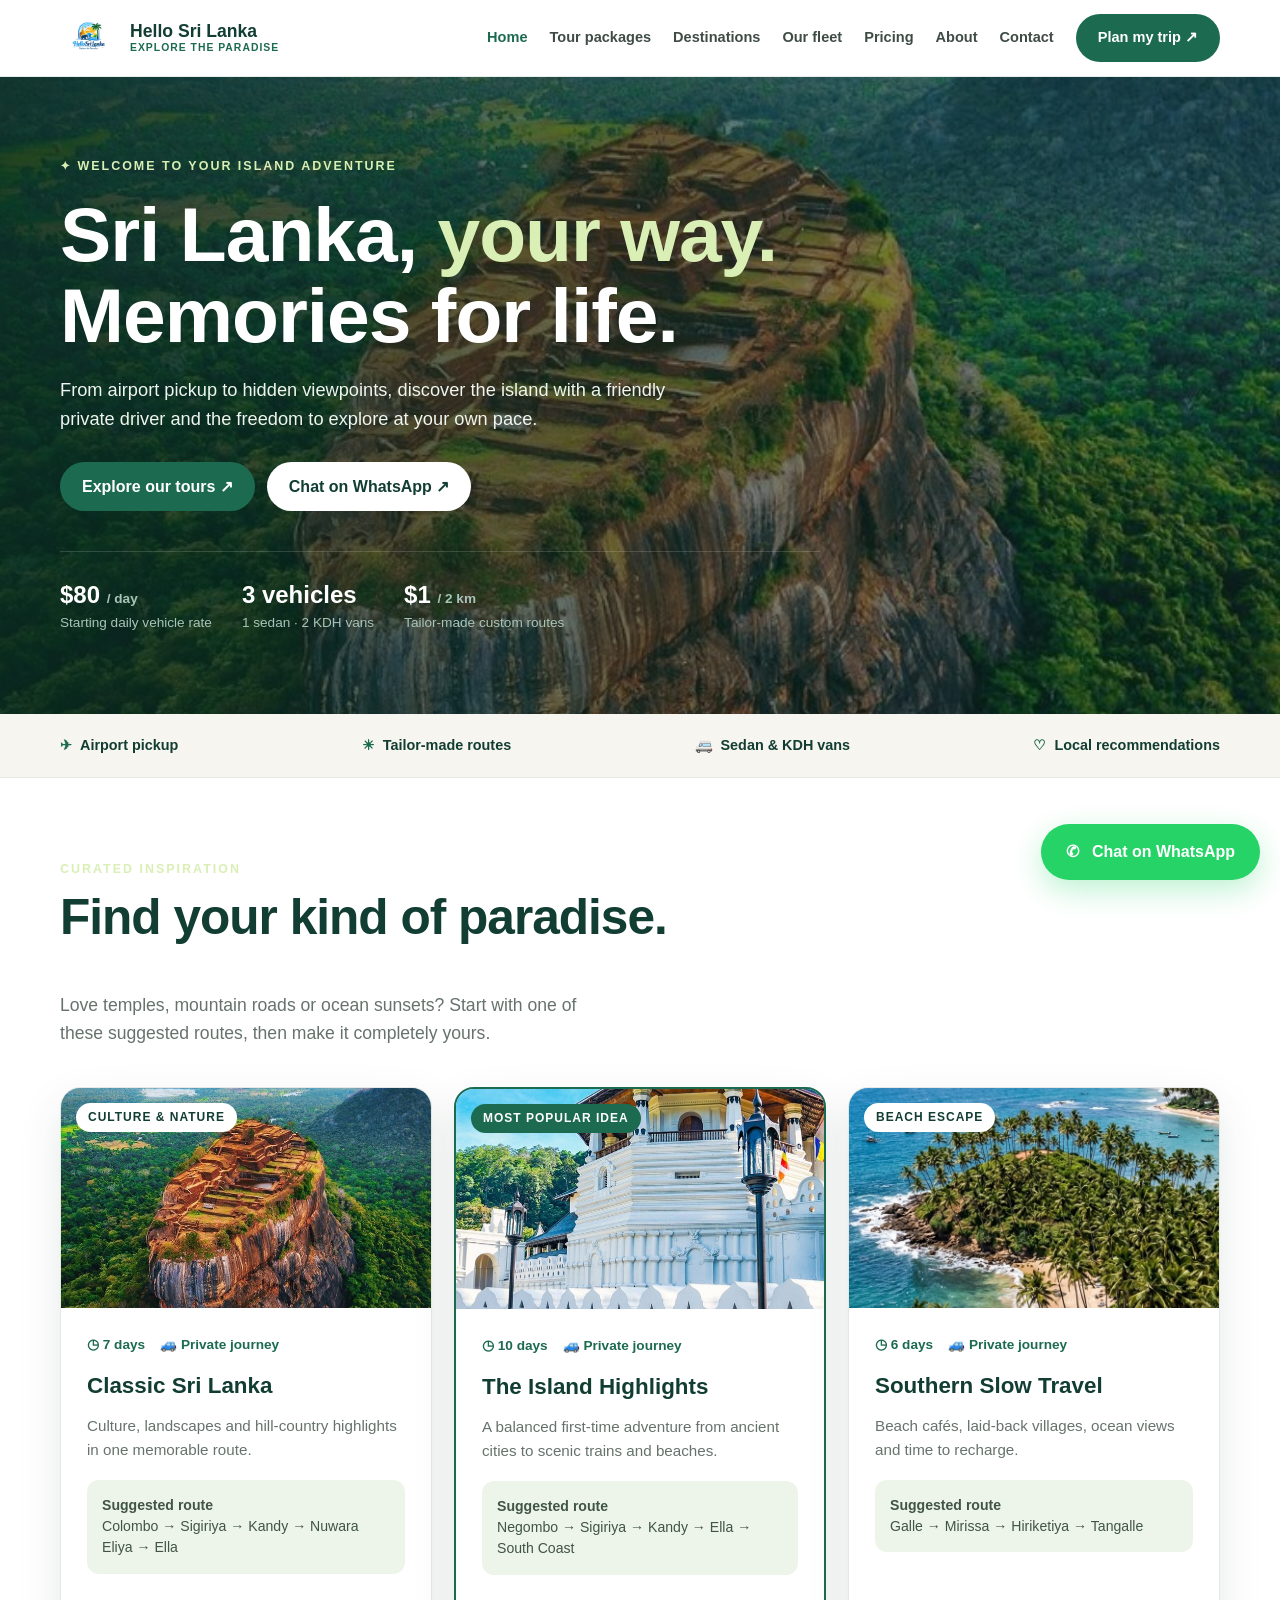
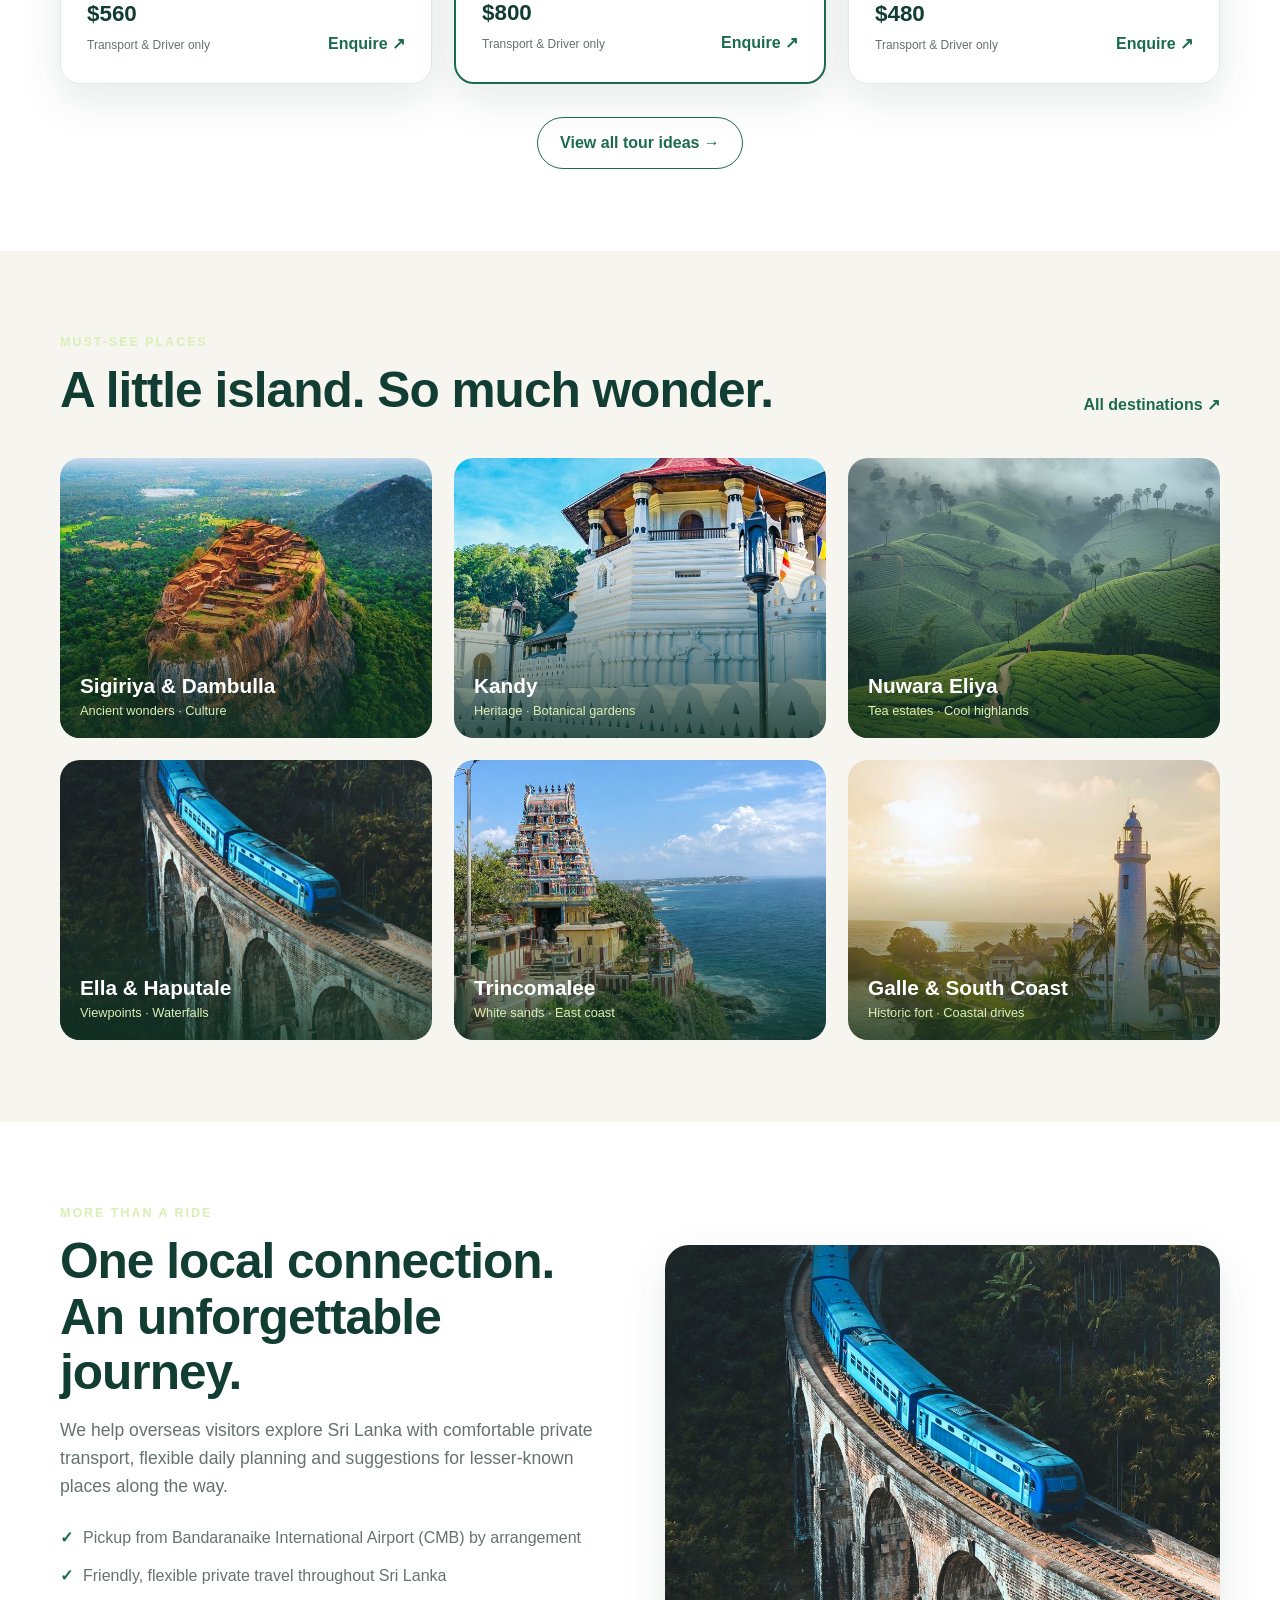
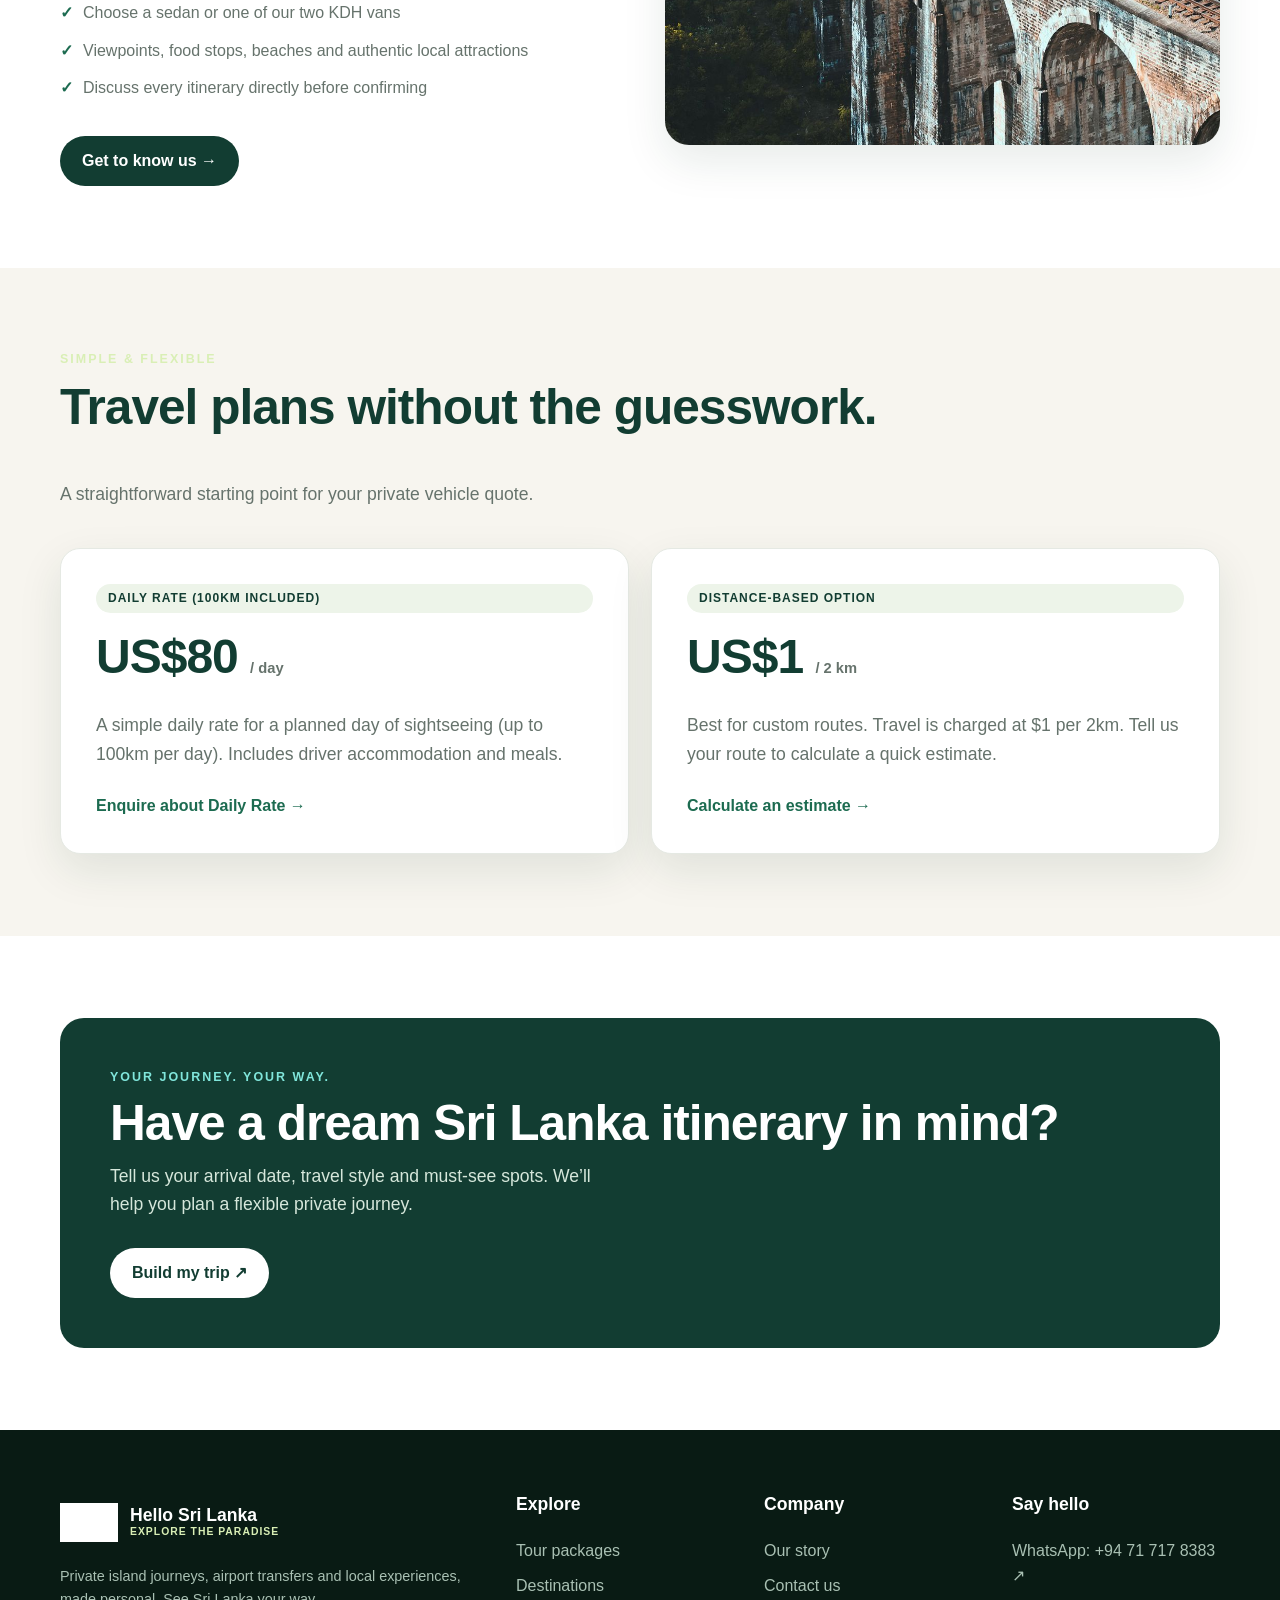
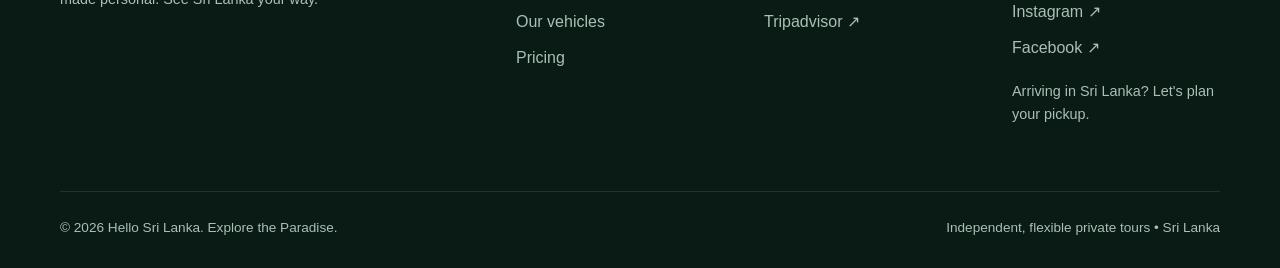
==== commit 3a2d68a6: "Refactor CSS and improve mobile responsiveness" ====
--- a/index.html
+++ b/index.html
@@ -9,25 +9,65 @@
 <link rel="icon" href="logo.jpeg">
 <style>
 :root{--forest:#123d32;--green:#1c6b50;--lime:#d9efb5;--sand:#f7f5ef;--ink:#1d2924;--muted:#66736c;--white:#fff;--line:#e5e9e3;--shadow:0 16px 44px rgba(19,55,42,.10)}
-*{box-sizing:border-box}html{scroll-behavior:smooth;scroll-padding-top:84px}body{margin:0;font-family:Inter,Arial,Helvetica,sans-serif;color:var(--ink);background:#fff;line-height:1.6}a{color:inherit;text-decoration:none}img{display:block;max-width:100%}.wrap{width:min(1160px,calc(100% - 40px));margin:auto}
+*{box-sizing:border-box}html,body{overflow-x:hidden}html{scroll-behavior:smooth;scroll-padding-top:84px}body{margin:0;font-family:Inter,Arial,Helvetica,sans-serif;color:var(--ink);background:#fff;line-height:1.6}a{color:inherit;text-decoration:none}img{display:block;max-width:100%}.wrap{width:min(1160px,calc(100% - 40px));margin:auto}
 .nav{position:sticky;top:0;z-index:20;background:rgba(255,255,255,.96);backdrop-filter:blur(14px);border-bottom:1px solid rgba(20,60,45,.09)}.nav-inner{min-height:76px;display:flex;align-items:center;justify-content:space-between;gap:20px}
 .nav .brand img, .footer .brand img { width: 58px; height: 58px; object-fit: contain; }
 .brand{display:flex;align-items:center;gap:12px;color:var(--forest);font-weight:900;font-size:1.1rem;line-height:1.2}.brand span small{display:block;font-size:.65rem;color:var(--green);letter-spacing:1px;text-transform:uppercase}
 .nav-links{display:flex;align-items:center;gap:22px}.nav-links a{color:#3f4c45;font-weight:700;font-size:.91rem;transition:.2s}.nav-links a:hover,.nav-links a.active{color:var(--green)}
-.btn{display:inline-flex;align-items:center;justify-content:center;border:0;border-radius:999px;padding:12px 22px;font-weight:800;cursor:pointer;transition:.2s}.btn.primary{background:var(--green);color:#fff}.btn.primary:hover{background:var(--forest);transform:translateY(-1px)}.btn.white{background:#fff;color:var(--forest)}.btn.outline{border:1px solid var(--green);color:var(--green);background:transparent}.btn.outline:hover{background:var(--green);color:#fff}.btn.dark{background:var(--forest);color:#fff}
+.btn{display:inline-flex;align-items:center;justify-content:center;border:0;border-radius:999px;padding:12px 22px;font-weight:800;cursor:pointer;transition:.2s;text-align:center;}.btn.primary{background:var(--green);color:#fff}.btn.primary:hover{background:var(--forest);transform:translateY(-1px)}.btn.white{background:#fff;color:var(--forest)}.btn.outline{border:1px solid var(--green);color:var(--green);background:transparent}.btn.outline:hover{background:var(--green);color:#fff}.btn.dark{background:var(--forest);color:#fff}
 .hamb{display:none;background:#edf3ec;border:0;border-radius:10px;padding:10px;font-size:1.2rem;cursor:pointer;}
-.hero{background-color:#092a20;background-image:linear-gradient(100deg,rgba(9,42,32,.86),rgba(9,42,32,.32)),url('sigiriya.jpg');background-size:cover;background-position:center;color:white;min-height:570px;display:flex;align-items:center}.hero-content{padding:80px 0;max-width:760px}.eyebrow{font-size:.78rem;letter-spacing:2px;text-transform:uppercase;font-weight:900;color:var(--lime);margin-bottom:8px}h1{font-size:clamp(2.6rem,6.4vw,5.3rem);line-height:1.02;letter-spacing:-2px;margin:17px 0 20px}h1 em{font-style:normal;color:var(--lime)}.hero p{font-size:1.14rem;max-width:630px;color:#eef5ef;margin:0 0 28px}.hero-actions{display:flex;flex-wrap:wrap;gap:12px}.hero-stats{display:flex;gap:30px;flex-wrap:wrap;margin-top:40px;padding-top:30px;border-top:1px solid rgba(255,255,255,.15)}.hero-stats strong{display:block;font-size:1.5rem;line-height:1.1}.hero-stats small{color:#a8c4b9;font-size:.85rem}
+.hero{background-color:#092a20;background-image:linear-gradient(100deg,rgba(9,42,32,.86),rgba(9,42,32,.32)),url('sigiriya.jpg');background-size:cover;background-position:center;color:white;min-height:570px;display:flex;align-items:center}.hero-content{padding:80px 0;max-width:760px}.eyebrow{font-size:.78rem;letter-spacing:2px;text-transform:uppercase;font-weight:900;color:var(--lime);margin-bottom:8px}h1{font-size:clamp(2.4rem,6vw,5.3rem);line-height:1.05;letter-spacing:-1px;margin:17px 0 20px}h1 em{font-style:normal;color:var(--lime)}.hero p{font-size:1.14rem;max-width:630px;color:#eef5ef;margin:0 0 28px}.hero-actions{display:flex;flex-wrap:wrap;gap:12px}.hero-stats{display:flex;gap:30px;flex-wrap:wrap;margin-top:40px;padding-top:30px;border-top:1px solid rgba(255,255,255,.15)}.hero-stats strong{display:block;font-size:1.5rem;line-height:1.1}.hero-stats small{color:#a8c4b9;font-size:.85rem}
 .trust-strip{background:var(--sand);border-bottom:1px solid var(--line);padding:20px 0}.trust-grid{display:flex;justify-content:space-between;gap:15px;flex-wrap:wrap}.trust-item{font-weight:700;font-size:.9rem;color:var(--forest);display:flex;align-items:center;gap:8px}.trust-item b{color:var(--green)}
 .section{padding:82px 0}.section.alt{background:var(--sand)}.section-top{display:flex;justify-content:space-between;align-items:flex-end;gap:30px;margin-bottom:40px;flex-wrap:wrap}.section h2{font-size:clamp(2rem,4vw,3.1rem);line-height:1.12;letter-spacing:-1px;margin:10px 0 0;color:var(--forest)}.muted{color:var(--muted);font-size:1.1rem;max-width:540px;margin:15px 0 0}
-.grid3{display:grid;grid-template-columns:repeat(3,minmax(0,1fr));gap:22px}.card{border-radius:20px;background:#fff;border:1px solid var(--line);overflow:hidden;box-shadow:var(--shadow)}.card-media{position:relative}.card-media img{width:100%;height:220px;object-fit:cover}.pill{position:absolute;top:15px;left:15px;background:#fff;color:var(--forest);font-size:.75rem;font-weight:800;padding:5px 12px;border-radius:999px;text-transform:uppercase;letter-spacing:1px}.card-body{padding:26px}.meta{font-size:.85rem;color:var(--green);font-weight:800;display:flex;gap:15px;margin-bottom:12px}.card h3{margin:0 0 10px;font-size:1.4rem;color:var(--forest)}.card p{color:var(--muted);margin:0 0 18px;font-size:.95rem}.itinerary{background:#edf4e9;padding:15px;border-radius:12px;font-size:.88rem;color:#405447;line-height:1.5}.card-bottom{display:flex;justify-content:space-between;align-items:flex-end;gap:15px}.card-bottom strong{display:block;font-size:1.4rem;color:var(--forest)}.card-bottom small{font-size:.75rem;color:var(--muted)}.text-link{font-weight:800;color:var(--green)}.text-link:hover{text-decoration:underline}
+.grid3{display:grid;grid-template-columns:repeat(3,minmax(0,1fr));gap:22px}.card{border-radius:20px;background:#fff;border:1px solid var(--line);overflow:hidden;box-shadow:var(--shadow);display:flex;flex-direction:column;}.card-media{position:relative}.card-media img{width:100%;height:220px;object-fit:cover}.pill{position:absolute;top:15px;left:15px;background:#fff;color:var(--forest);font-size:.75rem;font-weight:800;padding:5px 12px;border-radius:999px;text-transform:uppercase;letter-spacing:1px}.card-body{padding:26px;display:flex;flex-direction:column;flex:1;}.meta{font-size:.85rem;color:var(--green);font-weight:800;display:flex;gap:15px;margin-bottom:12px}.card h3{margin:0 0 10px;font-size:1.4rem;color:var(--forest)}.card p{color:var(--muted);margin:0 0 18px;font-size:.95rem}.itinerary{background:#edf4e9;padding:15px;border-radius:12px;font-size:.88rem;color:#405447;line-height:1.5}.card-bottom{display:flex;justify-content:space-between;align-items:flex-end;gap:15px;margin-top:auto;padding-top:20px;}.card-bottom strong{display:block;font-size:1.4rem;color:var(--forest)}.card-bottom small{font-size:.75rem;color:var(--muted)}.text-link{font-weight:800;color:var(--green)}.text-link:hover{text-decoration:underline}
 .dest-card{position:relative;border-radius:20px;overflow:hidden;height:280px}.dest-card img{width:100%;height:100%;object-fit:cover;transition:.5s}.dest-card::after{content:'';position:absolute;inset:0;background:linear-gradient(0deg,rgba(15,50,35,.8) 0%,transparent 60%)}.dest-card:hover img{transform:scale(1.05)}.label{position:absolute;bottom:20px;left:20px;right:20px;z-index:2;color:#fff;font-weight:800;font-size:1.3rem;line-height:1.2}.label small{display:block;font-size:.8rem;font-weight:500;color:#d9efb5;margin-top:4px}
 .split{display:grid;grid-template-columns:1fr 1fr;gap:50px;align-items:center}.split-image{border-radius:24px;height:500px;width:100%;object-fit:cover;box-shadow:var(--shadow)}.checks{list-style:none;padding:0;margin:25px 0 35px}.checks li{margin:12px 0;color:var(--muted);display:flex;gap:10px}.checks li::before{content:'✓';color:var(--green);font-weight:900}
 .grid2{display:grid;grid-template-columns:repeat(auto-fit,minmax(300px,1fr));gap:22px}.pricebox{background:#fff;border:1px solid var(--line);border-radius:20px;padding:35px;box-shadow:var(--shadow);display:flex;flex-direction:column}.pricebox .pill{position:static;display:inline-block;background:#edf4e9;margin-bottom:20px}.price{font-size:3rem;font-weight:900;color:var(--forest);letter-spacing:-1px;line-height:1;margin-bottom:15px}.price small{font-size:.92rem;font-weight:700;letter-spacing:0;color:var(--muted)}.pricebox p{margin-bottom:25px}
 .banner{background:var(--forest);border-radius:24px;padding:50px;color:#fff;display:flex;justify-content:space-between;align-items:center;gap:30px;flex-wrap:wrap}.banner h2{color:#fff;margin:0 0 10px}.banner p{margin:0;color:#d6e7db;font-size:1.1rem;max-width:500px}
 .footer{background:#091b14;color:#a9c0b3;padding:60px 0 30px}.footer-grid{display:grid;grid-template-columns:2fr 1fr 1fr 1fr;gap:40px;margin-bottom:50px}.footer-grid .brand,.footer-inner .logo{color:#fff;display:flex;align-items:center;gap:12px;font-weight:900;font-size:1.1rem}.footer-grid .brand img,.footer-inner .logo img{height:45px;filter:brightness(0) invert(1)}.footer-grid p{font-size:.9rem;line-height:1.6;margin-top:20px}.footer h4{color:#fff;font-size:1.1rem;margin:0 0 20px}.footer-grid a{display:block;margin:10px 0;transition:.2s}.footer-grid a:hover{color:#fff}.footer-bottom,.footer-inner{border-top:1px solid rgba(255,255,255,.1);padding-top:25px;display:flex;justify-content:space-between;font-size:.85rem;flex-wrap:wrap;gap:15px}
 .wa-float{position:fixed;bottom:20px;right:20px;background:#25D366;color:#fff;padding:15px 25px;border-radius:999px;font-weight:800;box-shadow:0 10px 30px rgba(37,211,102,.3);z-index:40;transition:.2s}.wa-float:hover{transform:translateY(-3px)}
-@media(max-width:980px){.grid3,.grid2,.footer-grid{grid-template-columns:repeat(2,1fr)}.split{grid-template-columns:1fr}.nav-links{gap:13px}.nav-links a{font-size:.83rem}}
-@media(max-width:760px){.wrap{width:min(100% - 30px,1160px)}.nav-inner,.nav{min-height:68px}.hamb,.menu-btn{display:block}.nav-links{display:none;position:absolute;top:100%;left:0;right:0;background:#fff;padding:20px;flex-direction:column;border-bottom:1px solid var(--line);box-shadow:var(--shadow);align-items:stretch}.nav-links.show{display:flex}.nav-links a{padding:8px 0;font-size:1rem}.nav-cta{display:none}.grid3,.grid2,.footer-grid{grid-template-columns:1fr}.hero-content{padding:50px 0}.hero{min-height:540px}.section{padding:60px 0}.banner{padding:30px;flex-direction:column;text-align:center}.banner .btn{width:100%}.dest-card img{height:230px}.split-image{min-height:280px;height:auto}}
+
+@media(max-width:980px){
+  .grid3,.grid2,.footer-grid{grid-template-columns:repeat(2,1fr)}
+  .split{grid-template-columns:1fr}
+  .nav-links{gap:13px}
+  .nav-links a{font-size:.83rem}
+}
+
+@media(max-width:760px){
+  .wrap{width:min(100% - 30px,1160px)}
+  .nav-inner,.nav{min-height:68px}
+  .hamb,.menu-btn{display:block}
+  .nav-links{display:none;position:absolute;top:100%;left:0;right:0;background:#fff;padding:20px;flex-direction:column;border-bottom:1px solid var(--line);box-shadow:var(--shadow);align-items:stretch}
+  .nav-links.show{display:flex}
+  .nav-links a{padding:12px 0;font-size:1rem;border-bottom:1px solid var(--line)}
+  .nav-links a:last-child{border-bottom:none}
+  .nav-cta{display:none}
+  
+  /* Mobile Layout Fixes */
+  .brand img{width:45px; height:45px;}
+  .brand{font-size:1rem;}
+  .section-top{flex-direction:column; align-items:flex-start; gap:15px;}
+  .card-bottom{flex-wrap:wrap; align-items:center;}
+  .grid3,.grid2,.footer-grid{grid-template-columns:1fr}
+  .trust-grid{display:grid; grid-template-columns:1fr 1fr; gap:15px;}
+  .hero-stats{display:grid; grid-template-columns:1fr 1fr; gap:20px;}
+  
+  .hero-content{padding:50px 0}
+  .hero{min-height:540px}
+  .section{padding:55px 0}
+  .banner{padding:35px 25px;flex-direction:column;text-align:center;gap:20px;}
+  .banner .btn{width:100%}
+  .dest-card img{height:230px}
+  .split-image{min-height:280px;height:auto}
+  .pricebox{padding:25px;}
+}
+
+@media(max-width:480px){
+  .trust-grid, .hero-stats{grid-template-columns:1fr;}
+  h1{font-size:2.2rem;}
+  .price{font-size:2.4rem;}
+}
 </style>
 </head>
 <body>
@@ -96,7 +136,7 @@
 <h3>Classic Sri Lanka</h3>
 <p>Culture, landscapes and hill-country highlights in one memorable route.</p>
 <div class="itinerary"><b>Suggested route</b><br>Colombo → Sigiriya → Kandy → Nuwara Eliya → Ella</div>
-<div class="card-bottom" style="margin-top:20px">
+<div class="card-bottom">
 <div><strong>$560</strong><small>Transport & Driver only</small></div>
 <a class="text-link" href="https://wa.me/94717178383">Enquire ↗</a>
 </div>
@@ -110,7 +150,7 @@
 <h3>The Island Highlights</h3>
 <p>A balanced first-time adventure from ancient cities to scenic trains and beaches.</p>
 <div class="itinerary"><b>Suggested route</b><br>Negombo → Sigiriya → Kandy → Ella → South Coast</div>
-<div class="card-bottom" style="margin-top:20px">
+<div class="card-bottom">
 <div><strong>$800</strong><small>Transport & Driver only</small></div>
 <a class="text-link" href="https://wa.me/94717178383">Enquire ↗</a>
 </div>
@@ -124,7 +164,7 @@
 <h3>Southern Slow Travel</h3>
 <p>Beach cafés, laid-back villages, ocean views and time to recharge.</p>
 <div class="itinerary"><b>Suggested route</b><br>Galle → Mirissa → Hiriketiya → Tangalle</div>
-<div class="card-bottom" style="margin-top:20px">
+<div class="card-bottom">
 <div><strong>$480</strong><small>Transport & Driver only</small></div>
 <a class="text-link" href="https://wa.me/94717178383">Enquire ↗</a>
 </div>
